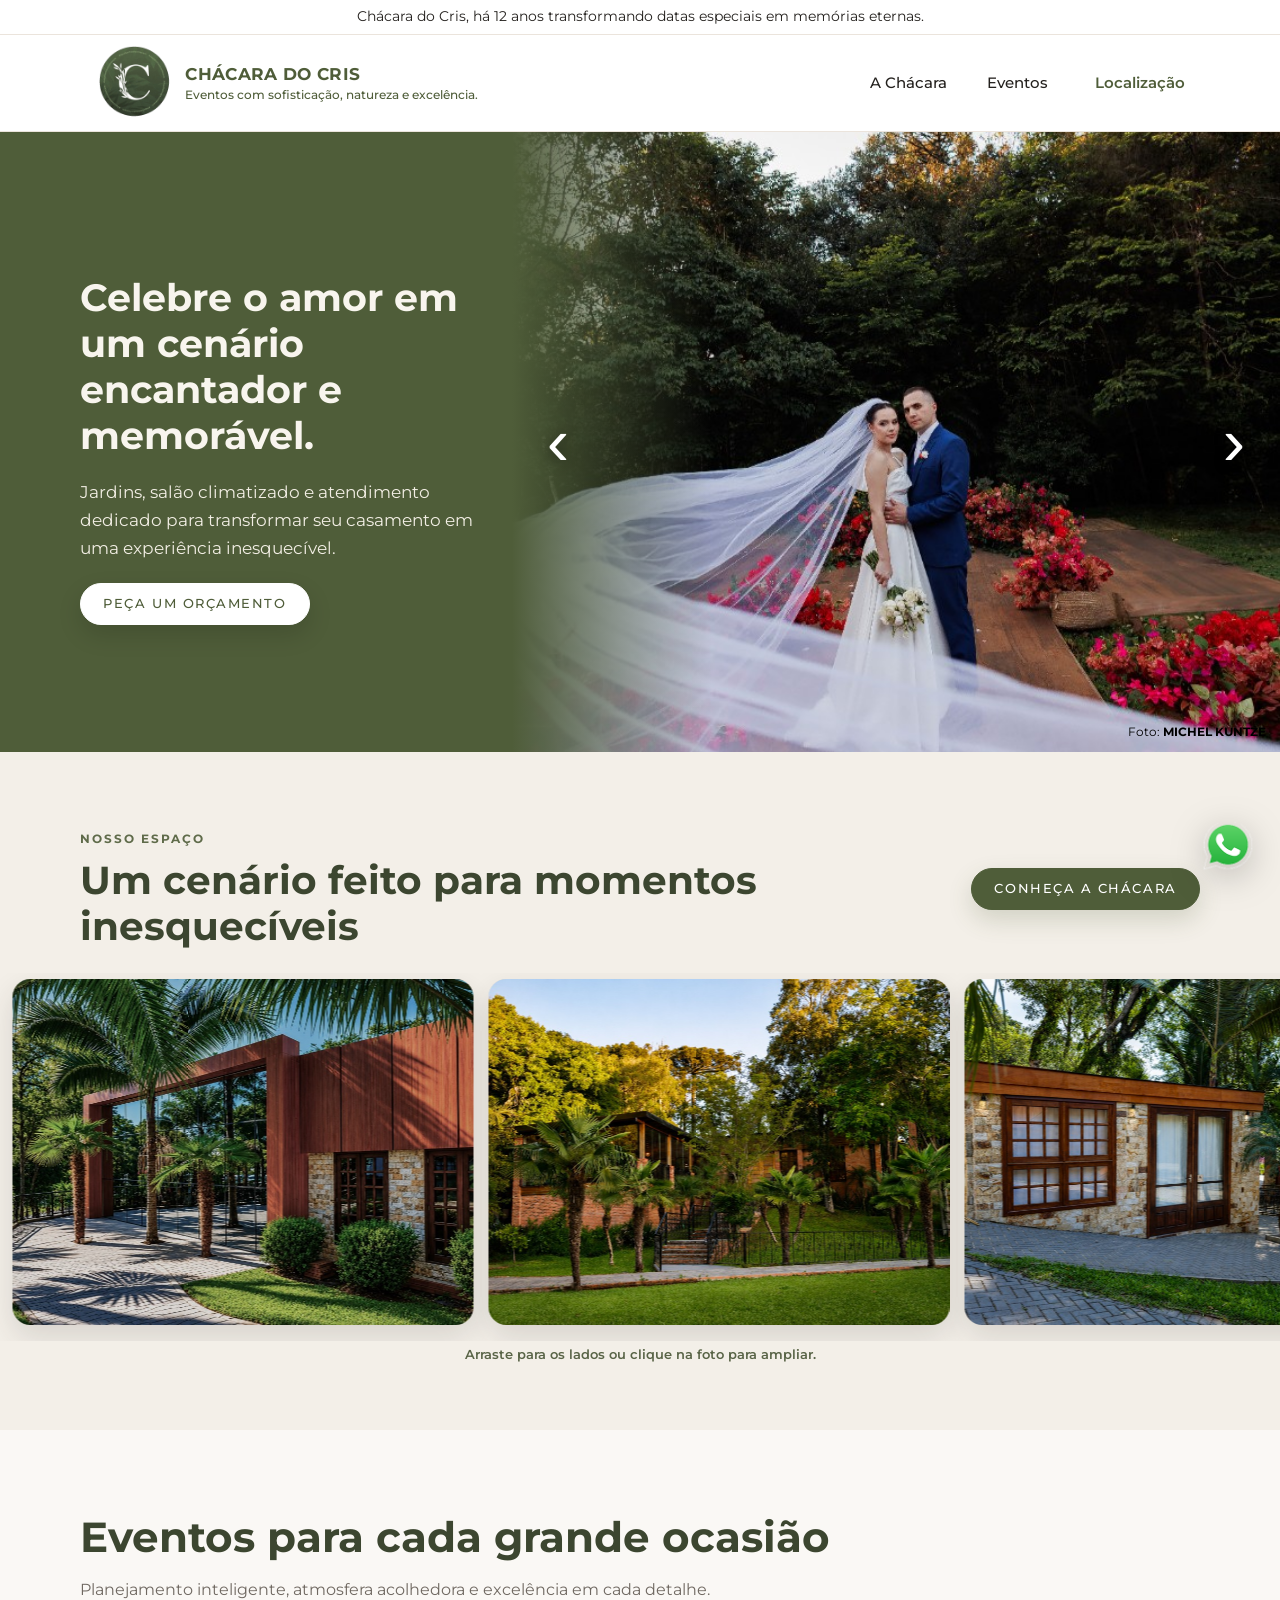
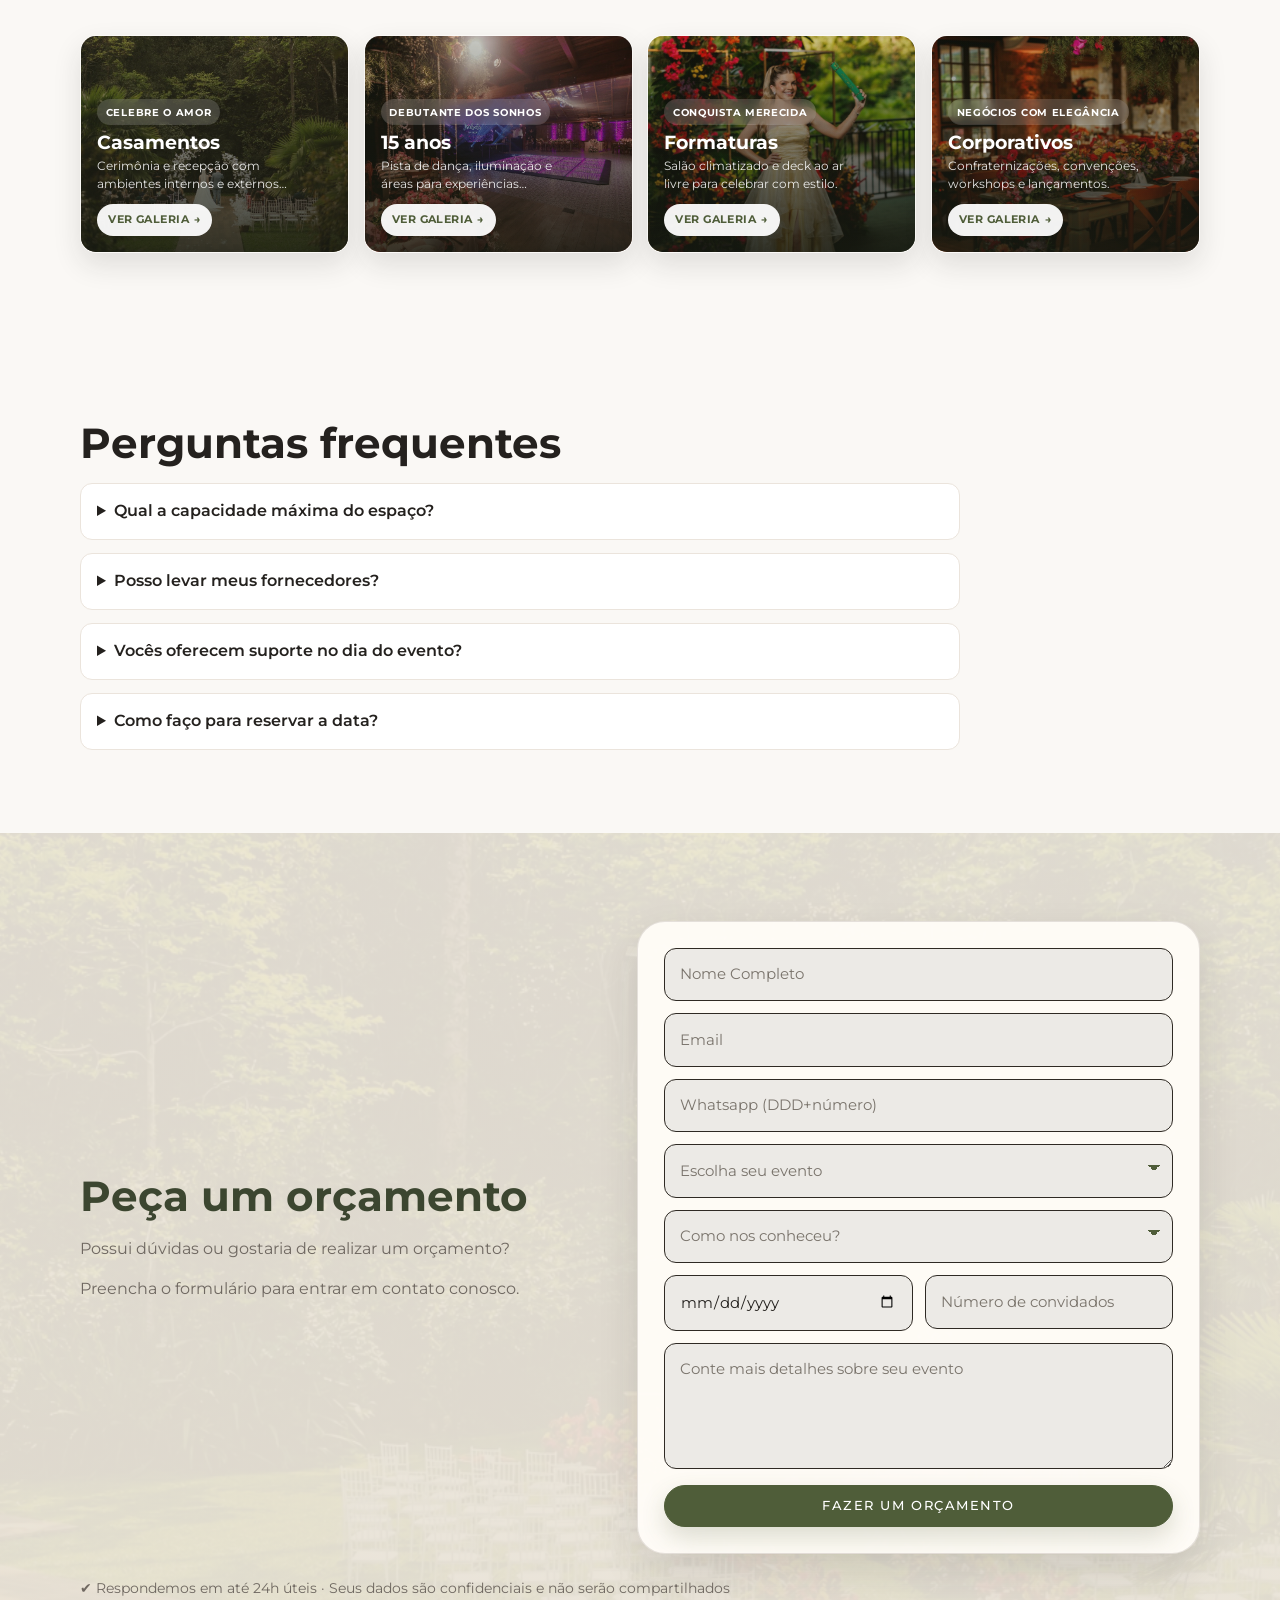
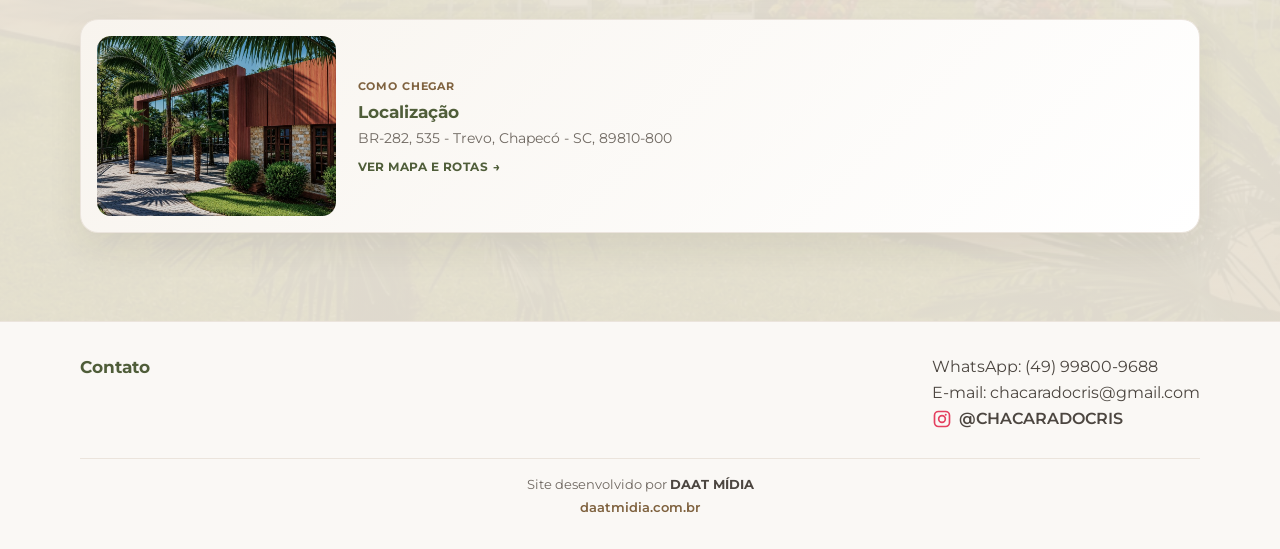
==== index.html @ 54b47730 "Recoloca as perguntas frequentes antes do formulário na home. Mantém o mesmo bloco e a mesma ordem u" ====
<!doctype html>
<html lang="pt-BR">
<head>
  <meta charset="UTF-8">
  <meta name="viewport" content="width=device-width, initial-scale=1.0">
  <meta name="description" content="Chácara do Cris em Chapecó: espaço premium para casamentos, formaturas, 15 anos e eventos corporativos. Conheça a estrutura, galerias e solicite sua proposta.">
  <meta name="robots" content="index, follow, max-image-preview:large">
  <meta name="author" content="Chácara do Cris">
  <meta name="google-site-verification" content="9kepkwTVh_VeDtOiC62aghDDEwm28n_3O2Z9gMRzCSo">
  <meta name="geo.region" content="BR-SC">
  <meta name="geo.placename" content="Chapecó">
  <link rel="canonical" href="https://chacaradocris.com/">
  <link rel="alternate" hreflang="pt-BR" href="https://chacaradocris.com/">
  <link rel="icon" href="./assets/logo-chacara-do-cris.png" type="image/png">
  <meta property="og:locale" content="pt_BR">
  <meta property="og:type" content="website">
  <meta property="og:site_name" content="Chácara do Cris">
  <meta property="og:title" content="Chácara do Cris | Espaço para Casamentos e Eventos">
  <meta property="og:description" content="Espaço premium em Chapecó para casamentos, aniversários, 15 anos e eventos corporativos.">
  <meta property="og:url" content="https://chacaradocris.com/">
  <meta property="og:image" content="https://chacaradocris.com/assets/hero-slide-1.png">
  <meta property="og:image:alt" content="Ambiente da Chácara do Cris para eventos">
  <meta name="twitter:card" content="summary_large_image">
  <meta name="twitter:title" content="Chácara do Cris | Espaço para Casamentos e Eventos">
  <meta name="twitter:description" content="Conheça a Chácara do Cris em Chapecó e solicite sua proposta.">
  <meta name="twitter:image" content="https://chacaradocris.com/assets/hero-slide-1.png">
  <title>Chácara do Cris | Espaço para Eventos em Chapecó - SC</title>
  <link rel="preconnect" href="https://fonts.googleapis.com">
  <link rel="preconnect" href="https://fonts.gstatic.com" crossorigin>
  <link href="https://fonts.googleapis.com/css2?family=Cormorant+Garamond:wght@500;600;700&family=Montserrat:wght@400;500;600;700&display=swap" rel="stylesheet">
  <link rel="stylesheet" href="./css/styles.css?v=20260724a2">
  <script type="application/ld+json">
    {
      "@context": "https://schema.org",
      "@graph": [
        {
          "@type": "WebSite",
          "@id": "https://chacaradocris.com/#website",
          "url": "https://chacaradocris.com/",
          "name": "Chácara do Cris",
          "alternateName": ["Chacara do Cris", "Chácara do Cris Chapecó", "chacaradocris"],
          "description": "Espaço para casamentos, formaturas, 15 anos e eventos corporativos em Chapecó, SC.",
          "inLanguage": "pt-BR",
          "publisher": { "@id": "https://chacaradocris.com/#organization" }
        },
        {
          "@type": "Organization",
          "@id": "https://chacaradocris.com/#organization",
          "name": "Chácara do Cris",
          "url": "https://chacaradocris.com/",
          "logo": "https://chacaradocris.com/assets/logo-chacara-do-cris.png",
          "image": "https://chacaradocris.com/assets/hero-slide-1.png",
          "email": "chacaradocris@gmail.com",
          "telephone": "+55 49 99800-9688",
          "address": {
            "@type": "PostalAddress",
            "streetAddress": "BR-282, 535 - Trevo",
            "addressLocality": "Chapecó",
            "addressRegion": "SC",
            "postalCode": "89810-800",
            "addressCountry": "BR"
          },
          "sameAs": [
            "https://www.instagram.com/chacaradocris/",
            "https://maps.app.goo.gl/B3HNeCXPjcCUykNv8"
          ]
        },
        {
          "@type": "EventVenue",
          "@id": "https://chacaradocris.com/#venue",
          "name": "Chácara do Cris",
          "url": "https://chacaradocris.com/",
          "image": "https://chacaradocris.com/assets/hero-slide-1.png",
          "description": "Espaço premium em Chapecó para casamentos, aniversários, 15 anos e eventos corporativos.",
          "telephone": "+55 49 99800-9688",
          "email": "chacaradocris@gmail.com",
          "address": {
            "@type": "PostalAddress",
            "streetAddress": "BR-282, 535 - Trevo",
            "addressLocality": "Chapecó",
            "addressRegion": "SC",
            "postalCode": "89810-800",
            "addressCountry": "BR"
          },
          "geo": {
            "@type": "GeoCoordinates",
            "latitude": -26.9998751,
            "longitude": -52.6516185
          },
          "parentOrganization": { "@id": "https://chacaradocris.com/#organization" },
          "sameAs": [
            "https://www.instagram.com/chacaradocris/",
            "https://maps.app.goo.gl/B3HNeCXPjcCUykNv8"
          ]
        }
      ]
    }
  </script>
</head>
<body>
  <div class="top-strip">
    <div class="container top-strip-content">
      <p>Chácara do Cris, há 12 anos transformando datas especiais em memórias eternas.</p>
    </div>
  </div>
  <header class="header">
    <div class="container nav-wrap">
      <div class="nav-brand-group">
        <a class="brand" href="#inicio" aria-label="Chácara do Cris — início">
          <img class="brand-logo" src="./assets/logo-chacara-do-cris.png" alt="Chácara do Cris" width="116" height="116">
          <span class="brand-copy">
            <strong>CHÁCARA DO CRIS</strong>
            <small>Eventos com sofisticação, natureza e excelência.</small>
          </span>
        </a>
        <a class="nav-mobile-home" href="#inicio">Início</a>
      </div>
      <span class="nav-mobile-bar">
        <button class="menu-toggle" id="menuToggle" type="button" aria-label="Abrir menu" aria-expanded="false" aria-controls="mainNav">
          <span class="menu-toggle-label">MENU</span>
        </button>
      </span>
      <div class="nav-backdrop" id="navBackdrop" aria-hidden="true"></div>
      <nav class="nav" id="mainNav">
        <div class="nav-dropdown">
          <a href="./pages/a-chacara.html" class="nav-dropdown-link">A Chácara</a>
          <div class="nav-submenu" aria-label="Submenu de A Chácara">
            <a href="./pages/a-chacara.html#historia">Sobre Nós</a>
            <a href="./pages/a-chacara.html#estrutura">Estrutura</a>
            <a href="./pages/a-chacara.html#buffet">Buffet e Gastronomia</a>
          </div>
        </div>
        <div class="nav-dropdown">
          <a href="./pages/cerimonia-casamento.html" class="nav-dropdown-link">Eventos</a>
          <div class="nav-submenu" aria-label="Submenu de Eventos">
            <a href="./pages/cerimonia-casamento.html">Casamentos</a>
            <a href="./pages/festa-formatura-15-anos.html#formaturas">Formaturas</a>
            <a href="./pages/festa-15-anos-aniversarios.html#15-anos">15 Anos/Aniversários</a>
            <a href="./pages/festa-15-anos-aniversarios.html#corporativos">Eventos Corporativos</a>
            <a href="./pages/festa-15-anos-aniversarios.html#sociais">Eventos Sociais</a>
          </div>
        </div>
        <a class="nav-como-chegar" href="./pages/localizacao.html">Localização</a>
      </nav>
    </div>
  </header>

  <main>
    <section class="hero" id="inicio">
      <div class="container hero-layout">
        <div class="hero-copy">
          <h1 id="heroTitle">Celebre o amor em um cenário encantador e memorável.</h1>
          <p id="heroDescription">
            Jardins, salão climatizado e atendimento dedicado para transformar seu casamento em uma experiência inesquecível.
          </p>
          <a class="btn btn-hero-orcamento" href="#contato">Peça um orçamento</a>
        </div>
        <div class="hero-media" role="button" tabindex="0" aria-label="Ampliar foto em destaque">
          <div class="hero-slides" aria-hidden="true">
            <div class="hero-slide active hero-slide-focus-noivos" style="background-image: url('./assets/hero-slide-celebre-amor-michel-kuntze.png');">
              <span class="hero-photo-credit">Foto: <strong>MICHEL KUNTZE</strong></span>
            </div>
            <div class="hero-slide hero-slide-formatura" data-alt="Formatura celebrada na Chácara do Cris" style="background-image: url('./assets/hero-slide-seu-evento-formatura.png');">
              <span class="hero-photo-credit">Foto: <strong>MICHEL KUNTZE</strong></span>
            </div>
            <div class="hero-slide hero-slide-focus-middle" style="background-image: url('./assets/hero-slide-3.png');">
              <span class="hero-photo-credit">Foto: <strong>DANILO ZONTA</strong></span>
            </div>
            <div class="hero-slide hero-slide-focus-ambiente" data-alt="Casal no ambiente da Chácara do Cris à noite" style="background-image: url('./assets/hero-slide-cada-ambiente-michel-kuntze.png');">
              <span class="hero-photo-credit">Foto: <strong>MICHEL KUNTZE</strong></span>
            </div>
            <div class="hero-slide hero-slide-focus-girl" style="background-image: url('./assets/hero-slide-grande-dia-vinicius.png');">
              <span class="hero-photo-credit">Foto: <strong>VINICIUS AGUIAR</strong></span>
            </div>
            <div class="hero-slide hero-slide-focus-espontaneos" data-alt="Casal em momento espontâneo na Chácara do Cris" style="background-image: url('./assets/hero-slide-6.png');">
              <span class="hero-photo-credit">Foto: <strong>ISAIAS DE SOUZA</strong></span>
            </div>
          </div>
          <div class="hero-fade" aria-hidden="true"></div>
          <button class="hero-arrow hero-arrow-prev" type="button" aria-label="Ver foto anterior">‹</button>
          <button class="hero-arrow hero-arrow-next" type="button" aria-label="Ver próxima foto">›</button>
        </div>
      </div>
    </section>

    <section class="about-carousel-section reveal" aria-labelledby="aboutCarouselTitle">
      <div class="container about-carousel-heading">
        <div>
          <p class="eyebrow">Nosso espaço</p>
          <h2 id="aboutCarouselTitle">Um cenário feito para momentos inesquecíveis</h2>
        </div>
        <a class="btn about-carousel-button" href="./pages/a-chacara.html#historia">Conheça a Chácara</a>
      </div>
      <div class="about-carousel-viewport" data-about-carousel tabindex="0" aria-label="Galeria da Chácara do Cris. Arraste para os lados para ver mais fotos.">
        <div class="about-carousel-track">
          <figure class="about-carousel-card"><img src="./assets/fachada/fachada-01.png" alt="Fachada da Chácara do Cris" decoding="async"></figure>
          <figure class="about-carousel-card"><img src="./assets/fachada/fachada-02.png" alt="Vista da Chácara do Cris entre a natureza" loading="lazy" decoding="async"></figure>
          <figure class="about-carousel-card"><img src="./assets/fachada/fachada-03.png" alt="Entrada em pedra e madeira" loading="lazy" decoding="async"></figure>
          <figure class="about-carousel-card"><img src="./assets/fachada/fachada-04.png" alt="Área externa com vidro, pedra e palmeiras" loading="lazy" decoding="async"></figure>
          <figure class="about-carousel-card"><img src="./assets/fachada/fachada-05.png" alt="Caminho de acesso e paisagismo" loading="lazy" decoding="async"></figure>
          <figure class="about-carousel-card"><img src="./assets/fachada/fachada-06.png" alt="Deck de pedra e estrutura em madeira" loading="lazy" decoding="async"></figure>
          <figure class="about-carousel-card"><img src="./assets/fachada/fachada-07.png" alt="Entrada e vegetação da Chácara do Cris" loading="lazy" decoding="async"></figure>
          <figure class="about-carousel-card"><img src="./assets/fachada/fachada-08.png" alt="Fachada com vidro e jardim" loading="lazy" decoding="async"></figure>
          <figure class="about-carousel-card"><img src="./assets/fachada/fachada-09.png" alt="Acesso arborizado da Chácara do Cris" loading="lazy" decoding="async"></figure>
          <figure class="about-carousel-card"><img src="./assets/deck/deck-coberto-01.png" alt="Vista geral do deck coberto" loading="lazy" decoding="async"></figure>
          <figure class="about-carousel-card"><img src="./assets/deck/deck-coberto-02.png" alt="Iluminação e paisagismo do deck" loading="lazy" decoding="async"></figure>
          <figure class="about-carousel-card"><img src="./assets/deck/deck-coberto-03.png" alt="Perspectiva do deck coberto" loading="lazy" decoding="async"></figure>
          <figure class="about-carousel-card"><img src="./assets/deck/deck-coberto-04.png" alt="Ambiente do deck coberto" loading="lazy" decoding="async"></figure>
          <figure class="about-carousel-card"><img src="./assets/deck/deck-coberto-05.png" alt="Mesa de buffet com flores tropicais" loading="lazy" decoding="async"></figure>
          <figure class="about-carousel-card"><img src="./assets/deck/deck-coberto-06.png" alt="Mesas bistrô no deck coberto" loading="lazy" decoding="async"></figure>
          <figure class="about-carousel-card"><img src="./assets/deck/deck-coberto-07.png" alt="Estação de buffet e bebidas" loading="lazy" decoding="async"></figure>
          <figure class="about-carousel-card"><img src="./assets/deck/deck-coberto-08.png" alt="Mesas de buffet decoradas" loading="lazy" decoding="async"></figure>
          <figure class="about-carousel-card"><img src="./assets/deck/deck-coberto-09.png" alt="Buffet com pendentes de vime" loading="lazy" decoding="async"></figure>
          <figure class="about-carousel-card"><img src="./assets/deck/deck-coberto-10.png" alt="Instalação floral com molduras douradas" loading="lazy" decoding="async"></figure>
          <figure class="about-carousel-card"><img src="./assets/deck/deck-coberto-11.png" alt="Arranjos florais no deck" loading="lazy" decoding="async"></figure>
          <figure class="about-carousel-card"><img src="./assets/deck/deck-coberto-12.png" alt="Vista ampla da decoração floral" loading="lazy" decoding="async"></figure>
          <figure class="about-carousel-card"><img src="./assets/deck/deck-coberto-13.png" alt="Buffet e arco floral" loading="lazy" decoding="async"></figure>
          <figure class="about-carousel-card"><img src="./assets/deck/deck-coberto-14.png" alt="Mesa de buffet com arranjo tropical" loading="lazy" decoding="async"></figure>
          <figure class="about-carousel-card"><img src="./assets/deck/deck-coberto-15.png" alt="Instalações florais verticais" loading="lazy" decoding="async"></figure>
          <figure class="about-carousel-card"><img src="./assets/playground/playground-01.png" alt="Playground da Chácara do Cris" loading="lazy" decoding="async"></figure>
          <figure class="about-carousel-card"><img src="./assets/jardim/jardim-01.png" alt="Jardim da Chácara do Cris" loading="lazy" decoding="async"></figure>
          <figure class="about-carousel-card"><img src="./assets/jardim/jardim-02.png" alt="Cerimônia ao ar livre entre a natureza" loading="lazy" decoding="async"></figure>
          <figure class="about-carousel-card"><img src="./assets/jardim/jardim-03.png" alt="Área externa com paisagismo" loading="lazy" decoding="async"></figure>
        </div>
      </div>
      <p class="about-carousel-hint">Arraste para os lados ou clique na foto para ampliar.</p>
    </section>

    <section class="section reveal" id="servicos">
      <div class="container">
        <h2>Eventos para cada grande ocasião</h2>
        <p class="section-intro">Planejamento inteligente, atmosfera acolhedora e excelência em cada detalhe.</p>
        <p class="section-intro section-intro-mobile-hint">Toque em cada tipo de evento para ver fotos e detalhes.</p>
        <div class="event-showcase-grid">
          <a class="event-showcase-card" href="./pages/cerimonia-casamento.html">
            <img class="event-showcase-media" src="./assets/cerimonia-ar-livre/cerimonia-01.png" alt="Casamento na Chácara do Cris">
            <div class="event-showcase-overlay" aria-hidden="true"></div>
            <div class="event-showcase-content">
              <span class="event-showcase-label">Celebre o amor</span>
              <h3>Casamentos</h3>
              <p>Cerimônia e recepção com ambientes internos e externos integrados.</p>
              <span class="event-showcase-cta">Ver galeria <span aria-hidden="true">→</span></span>
            </div>
          </a>
          <a class="event-showcase-card" href="./pages/festa-15-anos-aniversarios.html#15-anos">
            <img class="event-showcase-media" src="./assets/15-anos/15-anos-08.png" alt="Festa de 15 anos na Chácara do Cris">
            <div class="event-showcase-overlay" aria-hidden="true"></div>
            <div class="event-showcase-content">
              <span class="event-showcase-label">Debutante dos sonhos</span>
              <h3>15 anos</h3>
              <p>Pista de dança, iluminação e áreas para experiências especiais.</p>
              <span class="event-showcase-cta">Ver galeria <span aria-hidden="true">→</span></span>
            </div>
          </a>
          <a class="event-showcase-card" href="./pages/festa-formatura-15-anos.html#formaturas">
            <img class="event-showcase-media" src="./assets/formatura/formatura-10.png" alt="Formatura na Chácara do Cris">
            <div class="event-showcase-overlay" aria-hidden="true"></div>
            <div class="event-showcase-content">
              <span class="event-showcase-label">Conquista merecida</span>
              <h3>Formaturas</h3>
              <p>Salão climatizado e deck ao ar livre para celebrar com estilo.</p>
              <span class="event-showcase-cta">Ver galeria <span aria-hidden="true">→</span></span>
            </div>
          </a>
          <a class="event-showcase-card" href="./pages/festa-15-anos-aniversarios.html#corporativos">
            <img class="event-showcase-media" src="./assets/salao-eventos/salao-20.png" alt="Evento corporativo na Chácara do Cris">
            <div class="event-showcase-overlay" aria-hidden="true"></div>
            <div class="event-showcase-content">
              <span class="event-showcase-label">Negócios com elegância</span>
              <h3>Corporativos</h3>
              <p>Confraternizações, convenções, workshops e lançamentos.</p>
              <span class="event-showcase-cta">Ver galeria <span aria-hidden="true">→</span></span>
            </div>
          </a>
        </div>
      </div>
    </section>

    <section class="section reveal" id="faq">
      <div class="container">
        <h2>Perguntas frequentes</h2>
        <div class="faq-list">
          <details>
            <summary>Qual a capacidade máxima do espaço?</summary>
            <p>Até 280 convidados com conforto, variando conforme o tipo de layout escolhido.</p>
          </details>
          <details>
            <summary>Posso levar meus fornecedores?</summary>
            <p>Sim. Também trabalhamos com parceiros recomendados para facilitar sua organização.</p>
          </details>
          <details>
            <summary>Vocês oferecem suporte no dia do evento?</summary>
            <p>Oferecemos opções com coordenação e suporte operacional para sua experiência ser tranquila.</p>
          </details>
          <details>
            <summary>Como faço para reservar a data?</summary>
            <p>Envie o formulário ou fale via WhatsApp para verificar disponibilidade e receber proposta.</p>
          </details>
        </div>
      </div>
    </section>

    <section class="section quote-section reveal" id="contato">
      <div class="container">
        <div id="contactFormWrap">
        <div class="quote-layout">
<div class="quote-copy">
            <h2>Peça um orçamento</h2>
            <p class="section-intro">Possui dúvidas ou gostaria de realizar um orçamento?</p>
            <p class="section-intro">Preencha o formulário para entrar em contato conosco.</p>
          </div>
          <div class="quote-form-panel">
            <form id="contactForm" class="form quote-form" data-whatsapp="5549998009688">
              <label class="sr-only" for="nome">Nome completo</label>
              <input id="nome" name="nome" type="text" required autocomplete="name" placeholder="Nome Completo">

              <label class="sr-only" for="email">E-mail</label>
              <input id="email" name="email" type="email" required autocomplete="email" placeholder="Email">

              <label class="sr-only" for="telefone">WhatsApp</label>
              <input id="telefone" name="telefone" type="tel" required autocomplete="tel" placeholder="Whatsapp (DDD+número)">

              <label class="sr-only" for="tipo">Escolha seu evento</label>
              <select id="tipo" name="tipo" required>
                <option value="">Escolha seu evento</option>
                <option value="Casamento">Casamento</option>
                <option value="15 anos">15 anos</option>
                <option value="Aniversário">Aniversário</option>
                <option value="Formatura">Formatura</option>
                <option value="Corporativo">Corporativo</option>
                <option value="Outro">Outro</option>
              </select>

              <label class="sr-only" for="origem">Como nos conheceu?</label>
              <select id="origem" name="origem" required>
                <option value="">Como nos conheceu?</option>
                <option value="Instagram">Instagram</option>
                <option value="Google">Google</option>
                <option value="Indicação">Indicação de amigo ou familiar</option>
                <option value="Já conhecia o espaço">Já conhecia o espaço</option>
                <option value="Outro">Outro</option>
              </select>

              <div class="form-row form-row-2">
                <div>
                  <label class="sr-only" for="data">Data desejada</label>
                  <input id="data" name="data" type="date" required aria-label="Data desejada">
                </div>
                <div>
                  <label class="sr-only" for="convidados">Número de convidados</label>
                  <input id="convidados" name="convidados" type="number" min="1" max="500" placeholder="Número de convidados" required>
                </div>
              </div>

              <label class="sr-only" for="mensagem">Detalhes do evento</label>
              <textarea id="mensagem" name="mensagem" rows="4" placeholder="Conte mais detalhes sobre seu evento"></textarea>

              <button class="btn btn-quote-submit" type="submit">Fazer um orçamento</button>
            </form>

          </div>
        </div>
        <div class="quote-extras">
          <p class="form-trust-note">✔ Respondemos em até 24h úteis · Seus dados são confidenciais e não serão compartilhados</p>
          <a class="location-cta-card" href="./pages/localizacao.html">
            <img class="location-cta-card-media" src="./assets/fachada/fachada-01.png" alt="Fachada da Chácara do Cris">
            <div class="location-cta-card-body">
              <span class="location-cta-card-label">Como chegar</span>
              <h3>Localização</h3>
              <p>BR-282, 535 - Trevo, Chapecó - SC, 89810-800</p>
              <span class="location-cta-card-link">Ver mapa e rotas <span aria-hidden="true">→</span></span>
            </div>
          </a>
        </div>
      </div>
        <div id="contactFormSuccess" class="contact-form-success" hidden>
          <h2>Obrigado por confiar na Chácara do Cris!</h2>
          <p class="contact-form-success-lead">
            Recebemos suas informações com carinho. Em até <strong>24 horas úteis</strong>, nossa equipe entrará em contato para confirmar a disponibilidade da sua data e preparar uma proposta feita sob medida para o seu evento.
          </p>
          <p class="contact-form-success-note">
            Enquanto isso, fique à vontade para sonhar com cada detalhe — estamos ansiosos para fazer parte dessa história com você.
          </p>
          <a
            class="btn btn-whatsapp-direct"
            href="https://wa.me/5549998009688?text=Ol%C3%A1!%20Gostaria%20de%20conversar%20sobre%20um%20evento%20na%20Ch%C3%A1cara%20do%20Cris."
            target="_blank"
            rel="noopener noreferrer"
            aria-label="Enviar mensagem no WhatsApp para (49) 99800-9688"
          >
            <img class="btn-whatsapp-direct-icon" src="./assets/whatsapp-icon.png" width="40" height="40" alt="" aria-hidden="true">
            <span class="btn-whatsapp-direct-text">
              <strong>Prefere falar agora?</strong>
              <span class="btn-whatsapp-direct-action">Chame no WhatsApp →</span>
              <span class="btn-whatsapp-direct-number">+55 (49) 99800-9688</span>
            </span>
          </a>
        </div>
      </div>
    </section>
  </main>

  <footer class="footer">
    <div class="container footer-content">
      <div>
        <strong>Contato</strong>
      </div>
      <div>
        <p>WhatsApp: (49) 99800-9688</p>
        <p>E-mail: chacaradocris@gmail.com</p>
        <a class="footer-instagram" href="https://www.instagram.com/chacaradocris/" target="_blank" rel="noopener noreferrer" aria-label="Abrir Instagram da Chácara do Cris">
          <img src="./assets/instagram-icon.svg" width="20" height="20" alt="" aria-hidden="true">
          <span>@CHACARADOCRIS</span>
        </a>
      </div>
    </div>
    <div class="container footer-credit">
      <p>Site desenvolvido por <strong>DAAT MÍDIA</strong></p>
      <a href="https://daatmidia.com.br" target="_blank" rel="noopener noreferrer">daatmidia.com.br</a>
    </div>
  </footer>

  <a class="whatsapp-float" href="https://wa.me/5549998009688?text=Olá!%20Quero%20agendar%20uma%20visita%20ao%20Chácara%20do%20Cris." target="_blank" rel="noopener noreferrer" aria-label="Falar no WhatsApp">
    <img class="whatsapp-float-icon" src="./assets/whatsapp-icon.png" width="140" height="130" alt="" decoding="async" />
  </a>

  <script src="./js/main.js?v=20260724z"></script>
</body>
</html>
---- css/styles.css ----
:root {
  --bg: #faf8f5;
  --surface: #ffffff;
  --text: #24211e;
  --muted: #6f6861;
  --primary: #9d7a4f;
  --primary-dark: #7f623f;
  --accent: #d5b78b;
  --line: #ebe4dc;
  --shadow: 0 16px 35px rgba(36, 33, 30, 0.08);
  --page-max: 1120px;
  --page-gutter: clamp(1rem, 4vw, 1.75rem);
}

* {
  box-sizing: border-box;
  margin: 0;
  padding: 0;
}

img {
  max-width: 100%;
  height: auto;
}

body {
  font-family: "Montserrat", sans-serif;
  background: var(--bg);
  color: var(--text);
  line-height: 1.65;
  scroll-behavior: smooth;
  overflow-x: hidden;
}

html {
  scroll-padding-top: 7.5rem;
}

.container {
  width: min(var(--page-max), calc(100% - var(--page-gutter) * 2));
  margin-inline: auto;
  padding-inline: 0;
}

main {
  width: 100%;
  max-width: 100%;
  overflow-x: clip;
}

.header {
  position: sticky;
  top: 0;
  z-index: 10;
  background: rgba(250, 248, 245, 0.95);
  border-bottom: 1px solid var(--line);
  backdrop-filter: blur(8px);
  overflow: visible;
}

.nav-wrap {
  display: flex;
  justify-content: space-between;
  align-items: center;
  min-height: 76px;
  overflow: visible;
}

.brand {
  font-family: "Montserrat", sans-serif;
  font-size: 1.45rem;
  color: var(--text);
  text-decoration: none;
  font-weight: 700;
}

.nav {
  display: flex;
  gap: 1.4rem;
}

.nav a {
  position: relative;
  color: var(--text);
  text-decoration: none;
  font-weight: 500;
  font-size: 0.95rem;
  border-radius: 8px;
  transition: color 0.2s ease, background-color 0.2s ease, transform 0.2s ease;
}

.nav > a:not(.nav-cta),
.nav-dropdown-link {
  padding: 0.45rem 0.55rem;
}

.nav > a:not(.nav-cta)::after,
.nav-dropdown-link::after {
  content: "";
  position: absolute;
  left: 0.55rem;
  right: 0.55rem;
  bottom: 0.22rem;
  height: 2px;
  border-radius: 99px;
  background: #4f5d39;
  transform: scaleX(0);
  transform-origin: left;
  transition: transform 0.22s ease;
}

.nav > a:not(.nav-cta):hover,
.nav > a:not(.nav-cta):focus-visible,
.nav-dropdown:hover > .nav-dropdown-link,
.nav-dropdown:focus-within > .nav-dropdown-link,
.nav-dropdown.open > .nav-dropdown-link {
  color: #4f5d39;
  background: rgba(79, 93, 57, 0.08);
  transform: translateY(-1px);
}

.nav > a:not(.nav-cta):hover::after,
.nav > a:not(.nav-cta):focus-visible::after,
.nav-dropdown:hover > .nav-dropdown-link::after,
.nav-dropdown:focus-within > .nav-dropdown-link::after,
.nav-dropdown.open > .nav-dropdown-link::after {
  transform: scaleX(1);
}

.nav a:focus-visible {
  outline: 2px solid rgba(79, 93, 57, 0.38);
  outline-offset: 3px;
}

.nav-dropdown {
  position: relative;
}

.nav {
  overflow: visible;
}

.nav-dropdown-link {
  display: inline-flex;
  align-items: center;
}

.nav-submenu-group + .nav-submenu-group {
  margin-top: 0.35rem;
  padding-top: 0.35rem;
  border-top: 1px solid var(--line);
}

.nav-submenu-heading {
  display: block;
  padding: 0.35rem 0.7rem 0.2rem;
  font-size: 0.72rem;
  font-weight: 600;
  letter-spacing: 0.05em;
  text-transform: uppercase;
  color: #4f5d39;
  line-height: 1.3;
}

.nav-submenu {
  position: absolute;
  top: 100%;
  left: 0;
  min-width: 300px;
  max-height: min(72vh, 520px);
  overflow-y: auto;
  overscroll-behavior: contain;
  background: #ffffff;
  border: 1px solid var(--line);
  border-radius: 14px;
  padding: 0.65rem;
  padding-top: calc(0.65rem + 0.45rem);
  box-shadow: 0 12px 26px rgba(0, 0, 0, 0.12);
  display: none;
  z-index: 20;
}

.nav-submenu::before {
  content: "";
  position: absolute;
  top: 0;
  left: 0;
  right: 0;
  height: 0.45rem;
}

.nav-submenu-group.is-collapsible .nav-submenu-nested {
  display: block;
}

.nav-submenu-group.is-collapsible .nav-submenu-heading {
  pointer-events: none;
  cursor: default;
}

.nav-submenu a,
.nav-submenu-nested a {
  display: block;
  padding: 0.58rem 0.7rem;
  font-size: 0.88rem;
  line-height: 1.3;
  border-radius: 10px;
  transition: background 0.18s ease, color 0.18s ease, transform 0.18s ease;
}

.nav-submenu a:hover,
.nav-submenu a:focus-visible,
.nav-submenu-nested a:hover,
.nav-submenu-nested a:focus-visible {
  background: #4f5d39;
  color: #fff !important;
  transform: translateX(4px);
  outline: none;
}

.nav-dropdown:hover .nav-submenu,
.nav-dropdown:focus-within .nav-submenu,
.nav-dropdown.open .nav-submenu {
  display: block;
}

.nav-submenu-group.is-collapsible .nav-submenu-heading {
  width: 100%;
  text-align: left;
  border: 0;
  background: transparent;
  font-family: inherit;
  cursor: pointer;
  position: relative;
  padding-right: 1.6rem;
}

.nav-submenu-group.is-collapsible .nav-submenu-heading::after {
  content: "";
  position: absolute;
  right: 0.7rem;
  top: 50%;
  width: 6px;
  height: 6px;
  border-right: 2px solid #4f5d39;
  border-bottom: 2px solid #4f5d39;
  transform: translateY(-65%) rotate(45deg);
  transition: transform 0.2s ease;
}

.nav-submenu-group.is-collapsible.open .nav-submenu-heading::after {
  transform: translateY(-35%) rotate(-135deg);
}

@media (min-width: 981px) {
  .nav-submenu-group.is-collapsible .nav-submenu-heading::after {
    display: none;
  }
}

.menu-toggle {
  display: none;
  border: 1px solid var(--line);
  background: var(--surface);
  color: var(--text);
  border-radius: 10px;
  padding: 0.45rem 0.8rem;
  cursor: pointer;
}

.menu-toggle-label {
  display: none;
}

.nav-mobile-bar {
  display: none;
  align-items: center;
  gap: 0.35rem;
}

.nav-brand-group {
  display: contents;
}

.nav-mobile-home,
.nav-mobile-cta {
  display: none;
}

.nav-backdrop {
  display: none;
}

.menu-toggle-icon,
.menu-toggle-icon::before,
.menu-toggle-icon::after {
  display: block;
  width: 22px;
  height: 2px;
  background: #4f5d39;
  border-radius: 99px;
  transition: transform 0.25s ease, opacity 0.25s ease, background 0.25s ease;
}

.menu-toggle-icon {
  position: relative;
}

.menu-toggle-icon::before,
.menu-toggle-icon::after {
  content: "";
  position: absolute;
  left: 0;
}

.menu-toggle-icon::before {
  top: -7px;
}

.menu-toggle-icon::after {
  top: 7px;
}

.menu-toggle[aria-expanded="true"] .menu-toggle-icon {
  background: transparent;
}

.menu-toggle[aria-expanded="true"] .menu-toggle-icon::before {
  transform: translateY(7px) rotate(45deg);
}

.menu-toggle[aria-expanded="true"] .menu-toggle-icon::after {
  transform: translateY(-7px) rotate(-45deg);
}

body.nav-open {
  overflow: hidden;
}

.hero {
  min-height: 92vh;
  display: grid;
  place-items: center;
  position: relative;
  isolation: isolate;
  background: #2f261f;
  overflow: hidden;
}

.hero-slides {
  position: absolute;
  inset: 0;
  z-index: -2;
}

.hero-slide {
  position: absolute;
  inset: 0;
  background-size: cover;
  background-position: center;
  opacity: 0;
  transform: scale(1.05);
  transition: opacity 1s ease, transform 7s ease;
}

.hero-slide.active {
  opacity: 1;
  transform: scale(1);
}

.overlay {
  position: absolute;
  inset: 0;
  background:
    linear-gradient(120deg, rgba(157, 122, 79, 0.52), rgba(40, 33, 27, 0.62)),
    linear-gradient(to bottom, rgba(0, 0, 0, 0.18), rgba(0, 0, 0, 0.35));
  z-index: -1;
}

.hero-grain {
  position: absolute;
  inset: 0;
  opacity: 0.13;
  background-image:
    radial-gradient(circle at 2px 2px, rgba(255, 255, 255, 0.5) 1px, transparent 0);
  background-size: 4px 4px;
  z-index: -1;
  pointer-events: none;
}

.hero-content {
  text-align: center;
  color: #fff;
  max-width: 800px;
  padding: 6rem 0 4.5rem;
  position: relative;
  z-index: 1;
}

.eyebrow {
  text-transform: uppercase;
  letter-spacing: 0.16em;
  font-size: 0.78rem;
  opacity: 0.9;
}

h1,
h2,
h3 {
  font-family: "Montserrat", sans-serif;
  line-height: 1.2;
}

h1 {
  font-size: clamp(2rem, 4.8vw, 3.65rem);
  margin: 1rem 0 1.2rem;
}

h2 {
  font-size: clamp(1.6rem, 3.5vw, 2.6rem);
  margin-bottom: 0.85rem;
}

.section-title-green {
  color: #4f5d39;
}

.hero p {
  margin: 0 auto;
  font-size: 1.08rem;
  max-width: 740px;
}

.hero-signature {
  margin-top: 1.1rem;
  display: inline-flex;
  align-items: center;
  gap: 0.55rem;
  font-size: 0.95rem;
  color: #f2e7d8;
}

.signature-line {
  display: inline-block;
  width: 38px;
  height: 1px;
  background: #f2e7d8;
}

.hero-cta {
  margin-top: 2rem;
  display: flex;
  gap: 0.8rem;
  justify-content: center;
  flex-wrap: wrap;
}

.hero-trust {
  margin-top: 2rem;
  display: grid;
  grid-template-columns: repeat(3, minmax(0, 1fr));
  gap: 0.75rem;
}

.trust-item {
  background: rgba(255, 255, 255, 0.14);
  border: 1px solid rgba(255, 255, 255, 0.3);
  border-radius: 14px;
  backdrop-filter: blur(8px);
  padding: 0.8rem;
}

.trust-item strong {
  display: block;
  font-family: "Montserrat", sans-serif;
  font-size: 1.35rem;
}

.trust-item span {
  font-size: 0.86rem;
  opacity: 0.92;
}

.hero-card {
  position: absolute;
  right: 4%;
  bottom: 5.5rem;
  width: min(320px, 88%);
  padding: 1.2rem;
  border-radius: 16px;
  background: rgba(255, 255, 255, 0.9);
  border: 1px solid rgba(255, 255, 255, 0.95);
  box-shadow: 0 18px 38px rgba(20, 14, 9, 0.25);
  z-index: 2;
}

.hero-card-label {
  font-size: 0.75rem;
  letter-spacing: 0.1em;
  text-transform: uppercase;
  color: var(--primary-dark);
  font-weight: 700;
  margin-bottom: 0.35rem;
}

.hero-card h3 {
  margin-bottom: 0.45rem;
}

.hero-card p {
  color: #473f39;
  margin-bottom: 0.9rem;
}

.btn {
  display: inline-flex;
  align-items: center;
  justify-content: center;
  gap: 0.35rem;
  border: 1px solid #4f5d39;
  border-radius: 999px;
  text-decoration: none;
  font-family: "Montserrat", sans-serif;
  font-weight: 500;
  font-size: 0.8rem;
  letter-spacing: 0.12em;
  text-transform: uppercase;
  line-height: 1.2;
  padding: 0.78rem 1.4rem;
  cursor: pointer;
  transition: 0.25s ease;
  text-align: center;
  box-sizing: border-box;
}

.btn-primary {
  background: #4f5d39;
  color: #fff;
  border-color: #4f5d39;
}

.btn-primary:hover,
.btn-primary:focus-visible {
  background: #5d6e44;
  border-color: #5d6e44;
  color: #fff;
  transform: translateY(-2px);
}

.btn-form-submit {
  background: #4f5d39;
  color: #fff;
  border-color: #4f5d39;
}

.btn-form-submit:hover,
.btn-form-submit:focus-visible {
  background: #5d6e44;
  border-color: #5d6e44;
  color: #fff;
}

#contactForm .btn-form-submit {
  width: 100%;
  margin-top: 0.35rem;
  padding: 0.78rem 1.4rem;
  font-size: 0.8rem;
  letter-spacing: 0.12em;
  font-weight: 500;
  border-radius: 999px;
}

.btn-green-pulse {
  background: #4f5d39;
  color: #fff;
  border-color: #4f5d39;
  animation: btn-green-pulse 2.2s ease-in-out infinite;
}

.btn-green-pulse:hover,
.btn-green-pulse:focus-visible {
  background: #5d6e44;
  border-color: #5d6e44;
  color: #fff;
  animation: none;
  transform: translateY(-2px);
  box-shadow: 0 10px 24px rgba(79, 93, 57, 0.35);
}

@keyframes btn-green-pulse {
  0%,
  100% {
    transform: scale(1);
    box-shadow: 0 4px 14px rgba(79, 93, 57, 0.28);
  }

  50% {
    transform: scale(1.04);
    box-shadow: 0 8px 28px rgba(79, 93, 57, 0.45);
  }
}

@media (prefers-reduced-motion: reduce) {
  .btn-green-pulse {
    animation: none;
  }
}

.btn-secondary {
  background: #fff;
  color: #4f5d39;
  border-color: #4f5d39;
}

.btn-secondary:hover,
.btn-secondary:focus-visible {
  background: #f8f5ee;
  color: #4f5d39;
  transform: translateY(-2px);
}

.section {
  padding: 5.2rem 0;
}

.section-address {
  color: var(--text);
  font-weight: 600;
  margin-top: 0.15rem;
  margin-bottom: 1rem;
  max-width: 720px;
  line-height: 1.5;
}

.localizacao-top {
  margin-bottom: 1.75rem;
  align-items: start;
}

.localizacao-intro {
  margin-bottom: 0;
}

.localizacao-contato {
  padding: 1.35rem 1.4rem;
  border-radius: 16px;
  background: #f8f4ee;
  border: 1px solid var(--line);
  box-shadow: var(--shadow);
}

.localizacao-contato-title {
  margin-bottom: 1rem;
  font-size: 1.1rem;
  color: #4f5d39;
}

.localizacao-contato p {
  margin-bottom: 0.7rem;
  font-weight: 500;
}

.localizacao-contato a {
  color: var(--text);
  text-decoration: none;
  transition: color 0.2s ease;
}

.localizacao-contato a:hover {
  color: var(--primary-dark);
}

.localizacao-instagram {
  margin-top: 0.35rem;
}

.parceiros-grid {
  display: grid;
  grid-template-columns: repeat(4, 1fr);
  gap: 1rem;
  margin-bottom: 1rem;
}

.parceiro-card {
  padding: 1.2rem;
  border-radius: 16px;
  background: var(--surface);
  border: 1px dashed #c9bfb3;
  text-align: center;
  box-shadow: var(--shadow);
}

.parceiro-card--placeholder {
  min-height: 200px;
  display: flex;
  flex-direction: column;
  align-items: center;
  justify-content: center;
  gap: 0.85rem;
}

.parceiro-categoria {
  display: inline-block;
  padding: 0.3rem 0.65rem;
  border-radius: 999px;
  background: rgba(79, 93, 57, 0.12);
  color: #4f5d39;
  font-size: 0.78rem;
  font-weight: 700;
  letter-spacing: 0.06em;
  text-transform: uppercase;
}

.parceiro-logo-slot {
  width: 100%;
  min-height: 88px;
  display: grid;
  place-items: center;
  border-radius: 12px;
  background: #f8f4ee;
  border: 1px solid var(--line);
}

.parceiro-logo-placeholder {
  color: var(--muted);
  font-size: 0.88rem;
  font-weight: 600;
}

.parceiro-contato-slot {
  color: var(--muted);
  font-size: 0.9rem;
  font-weight: 500;
}

.parceiros-note {
  color: var(--muted);
  font-size: 0.92rem;
  text-align: center;
}

.section-intro {
  color: var(--muted);
  margin-bottom: 2rem;
  max-width: 700px;
}

.accessibility-list {
  list-style: none;
  margin: 0 0 1.25rem;
  padding: 0;
  max-width: 700px;
}

.accessibility-list li {
  position: relative;
  padding-left: 1.6rem;
  margin-bottom: 0.45rem;
  color: var(--text);
  font-weight: 500;
}

.accessibility-list li::before {
  content: "✅";
  position: absolute;
  left: 0;
  top: 0;
}

.cards {
  display: grid;
  grid-template-columns: repeat(4, 1fr);
  gap: 1rem;
}

.section-intro-mobile-hint {
  display: none;
  margin-top: -0.75rem;
  font-size: 0.95rem;
  color: var(--primary-dark);
  font-weight: 600;
}

.about-carousel-section {
  padding: clamp(3.5rem, 6vw, 5.5rem) 0 clamp(3rem, 5vw, 4.5rem);
  overflow: hidden;
  background: #f3efe8;
}

.about-carousel-heading {
  display: flex;
  align-items: center;
  justify-content: space-between;
  gap: 2rem;
  margin-bottom: 1.5rem;
}

.about-carousel-heading .eyebrow {
  margin-bottom: 0.45rem;
  color: #4f5d39;
  font-weight: 700;
}

.about-carousel-heading h2 {
  max-width: 720px;
  margin-bottom: 0;
  color: #3c4630;
  font-size: clamp(1.7rem, 3.2vw, 2.45rem);
  line-height: 1.18;
}

#servicos h2 {
  color: #3c4630;
}

.about-carousel-button {
  flex: 0 0 auto;
  width: auto;
  min-width: 0;
  background: #4f5d39;
  color: #fff;
  border-color: #4f5d39;
  box-shadow: 0 10px 24px rgba(79, 93, 57, 0.2);
  animation: about-carousel-button-pulse 2.2s ease-in-out infinite;
}

.about-carousel-button:hover,
.about-carousel-button:focus-visible {
  background: #5d6e44;
  border-color: #5d6e44;
  color: #fff;
  transform: translateY(-2px);
  animation: none;
}

@keyframes about-carousel-button-pulse {
  0%,
  100% {
    transform: scale(1);
    box-shadow: 0 0 0 0 rgba(79, 93, 57, 0.5);
  }

  50% {
    transform: scale(1.04);
    box-shadow: 0 0 0 12px rgba(79, 93, 57, 0);
  }
}

@media (prefers-reduced-motion: reduce) {
  .about-carousel-button {
    animation: none;
  }
}

.about-carousel-viewport {
  width: 100%;
  overflow: hidden;
  padding: 0.4rem 0 1rem;
  cursor: grab;
  touch-action: pan-y;
  user-select: none;
  -webkit-user-select: none;
}

.about-carousel-viewport.is-dragging {
  cursor: grabbing;
}

.about-carousel-track {
  display: flex;
  width: max-content;
  gap: clamp(0.75rem, 1.2vw, 1rem);
  padding-inline: max(var(--page-gutter), calc((100vw - var(--page-max)) / 2));
  will-change: transform;
  transform: translate3d(0, 0, 0);
}

.about-carousel-card {
  flex: 0 0 clamp(345px, 36vw, 510px);
  aspect-ratio: 4 / 3;
  overflow: hidden;
  margin: 0;
  border-radius: 18px;
  background: #ddd5c8;
  box-shadow: 0 12px 30px rgba(48, 45, 39, 0.14);
  cursor: zoom-in;
}

.about-carousel-card:focus-visible {
  outline: 3px solid rgba(79, 93, 57, 0.45);
  outline-offset: 3px;
}

.about-carousel-card img {
  width: 100%;
  height: 100%;
  display: block;
  object-fit: cover;
  pointer-events: none;
  -webkit-user-drag: none;
  user-select: none;
}

.about-carousel-hint {
  margin: 0.2rem auto 0;
  padding: 0 var(--page-gutter);
  color: #596447;
  font-size: 0.82rem;
  font-weight: 600;
  text-align: center;
}

@media (prefers-reduced-motion: reduce) {
  .about-carousel-track {
    will-change: auto;
  }
}

.event-showcase-grid {
  display: grid;
  grid-template-columns: repeat(4, minmax(0, 1fr));
  gap: 0.9rem;
}

.event-showcase-card {
  position: relative;
  display: block;
  min-height: 13.5rem;
  overflow: hidden;
  border-radius: 16px;
  text-decoration: none;
  color: #fff;
  border: 1px solid rgba(255, 255, 255, 0.18);
  box-shadow: 0 12px 28px rgba(36, 33, 30, 0.12);
  transition: transform 0.28s ease, box-shadow 0.28s ease;
}

.event-showcase-card:hover,
.event-showcase-card:focus-visible {
  transform: translateY(-4px);
  box-shadow: 0 18px 36px rgba(36, 33, 30, 0.16);
}

.event-showcase-media {
  position: absolute;
  inset: 0;
  width: 100%;
  height: 100%;
  object-fit: cover;
  transition: transform 0.45s ease;
}

.event-showcase-card:hover .event-showcase-media,
.event-showcase-card:focus-visible .event-showcase-media {
  transform: scale(1.06);
}

.event-showcase-overlay {
  position: absolute;
  inset: 0;
  background:
    linear-gradient(180deg, rgba(20, 24, 16, 0.08) 0%, rgba(20, 24, 16, 0.42) 48%, rgba(20, 24, 16, 0.82) 100%),
    linear-gradient(135deg, rgba(79, 93, 57, 0.18), rgba(157, 122, 79, 0.12));
}

.event-showcase-content {
  position: relative;
  z-index: 1;
  display: flex;
  flex-direction: column;
  justify-content: flex-end;
  min-height: 13.5rem;
  padding: 1rem;
}

.event-showcase-label {
  display: inline-block;
  width: fit-content;
  margin-bottom: 0.4rem;
  padding: 0.28rem 0.55rem;
  border-radius: 999px;
  background: rgba(255, 255, 255, 0.16);
  backdrop-filter: blur(6px);
  font-size: 0.62rem;
  font-weight: 700;
  letter-spacing: 0.07em;
  text-transform: uppercase;
}

.event-showcase-content h3 {
  font-size: clamp(1.05rem, 1.5vw, 1.25rem);
  line-height: 1.15;
  margin-bottom: 0.25rem;
  color: #fff;
}

.event-showcase-content p {
  max-width: 24ch;
  color: rgba(255, 255, 255, 0.88);
  font-size: 0.78rem;
  line-height: 1.45;
  display: -webkit-box;
  -webkit-line-clamp: 2;
  -webkit-box-orient: vertical;
  overflow: hidden;
}

.event-showcase-cta {
  display: inline-flex;
  align-items: center;
  gap: 0.3rem;
  width: fit-content;
  margin-top: 0.65rem;
  padding: 0.45rem 0.7rem;
  border-radius: 999px;
  background: rgba(255, 255, 255, 0.94);
  color: #4f5d39;
  font-size: 0.68rem;
  font-weight: 700;
  letter-spacing: 0.04em;
  text-transform: uppercase;
  transition: background 0.2s ease, color 0.2s ease, transform 0.2s ease;
}

.event-showcase-card:hover .event-showcase-cta,
.event-showcase-card:focus-visible .event-showcase-cta {
  background: #fff;
  transform: translateX(4px);
}

.card {
  background: var(--surface);
  border: 1px solid var(--line);
  border-radius: 16px;
  padding: 1.2rem;
  box-shadow: var(--shadow);
}

a.card {
  display: block;
  text-decoration: none;
  color: inherit;
  transition: transform 0.2s ease, box-shadow 0.2s ease;
}

a.card:hover {
  transform: translateY(-4px);
  box-shadow: 0 14px 28px rgba(44, 52, 32, 0.12);
}

.tag {
  display: inline-block;
  font-size: 0.78rem;
  letter-spacing: 0.06em;
  text-transform: uppercase;
  font-weight: 700;
  color: var(--primary-dark);
  margin-bottom: 0.55rem;
}

.pricing-cards {
  grid-template-columns: repeat(3, 1fr);
}

.buffet-section {
  margin-top: 2.5rem;
  padding: 2rem;
  border-radius: 20px;
  background: linear-gradient(165deg, #f8f4ee 0%, #ffffff 55%, #f3eee8 100%);
  border: 1px solid var(--line);
  box-shadow: var(--shadow);
}

.buffet-header {
  margin-bottom: 1.5rem;
}

.buffet-eyebrow {
  display: inline-block;
  margin-bottom: 0.5rem;
  padding: 0.35rem 0.75rem;
  border-radius: 999px;
  background: rgba(79, 93, 57, 0.12);
  color: #4f5d39;
  font-size: 0.78rem;
  font-weight: 700;
  letter-spacing: 0.08em;
  text-transform: uppercase;
}

.buffet-lead {
  color: var(--muted);
  max-width: 720px;
  margin-top: 0.5rem;
  font-size: 1.02rem;
}

.buffet-included {
  display: grid;
  grid-template-columns: repeat(2, 1fr);
  gap: 1rem;
  margin-bottom: 1.25rem;
}

.buffet-included-card {
  padding: 1.1rem 1.2rem;
  border-radius: 14px;
  background: rgba(255, 255, 255, 0.85);
  border: 1px solid var(--line);
}

.buffet-included-title {
  margin-bottom: 0.75rem;
  font-size: 1rem;
  color: #4f5d39;
}

.buffet-pill-list {
  display: flex;
  flex-wrap: wrap;
  gap: 0.5rem;
  list-style: none;
}

.buffet-pill-list li {
  padding: 0.4rem 0.75rem;
  border-radius: 999px;
  background: #f3eee8;
  color: var(--text);
  font-size: 0.9rem;
  font-weight: 500;
}

.buffet-options {
  display: grid;
  grid-template-columns: repeat(2, 1fr);
  gap: 1.25rem;
  margin-bottom: 1.5rem;
}

.buffet-option {
  padding: 1.35rem;
  border-radius: 16px;
  background: var(--surface);
  border: 1px solid var(--line);
  transition: transform 0.2s ease, box-shadow 0.2s ease;
}

.buffet-option:hover {
  transform: translateY(-3px);
  box-shadow: 0 12px 28px rgba(36, 33, 30, 0.1);
}

.buffet-option--highlight {
  border-color: #4f5d39;
  box-shadow: 0 0 0 1px rgba(79, 93, 57, 0.15);
}

.buffet-option-badge {
  display: inline-block;
  margin-bottom: 0.55rem;
  font-size: 0.75rem;
  font-weight: 700;
  letter-spacing: 0.1em;
  text-transform: uppercase;
  color: var(--primary-dark);
}

.buffet-option-head h3 {
  margin-bottom: 0.35rem;
  color: #4f5d39;
}

.buffet-option-head p {
  color: var(--muted);
  font-size: 0.95rem;
  margin-bottom: 1.1rem;
}

.buffet-menu-groups {
  display: grid;
  gap: 1rem;
}

.buffet-menu-group h4 {
  margin-bottom: 0.55rem;
  font-size: 0.82rem;
  font-weight: 700;
  letter-spacing: 0.06em;
  text-transform: uppercase;
  color: var(--primary-dark);
}

.buffet-dish-list {
  list-style: none;
  display: grid;
  gap: 0.4rem;
}

.buffet-dish-list li {
  position: relative;
  padding-left: 1.15rem;
  color: var(--text);
  font-size: 0.94rem;
}

.buffet-dish-list li::before {
  content: "";
  position: absolute;
  left: 0;
  top: 0.55rem;
  width: 6px;
  height: 6px;
  border-radius: 50%;
  background: #4f5d39;
}

.buffet-footer {
  text-align: center;
  padding-top: 0.5rem;
  border-top: 1px solid var(--line);
}

.buffet-note {
  color: var(--muted);
  font-size: 0.92rem;
  margin-bottom: 1rem;
  max-width: 560px;
  margin-left: auto;
  margin-right: auto;
}

.pricing-card .btn {
  margin-top: 0.9rem;
}

.pricing-card.featured {
  border: 2px solid var(--primary);
  transform: translateY(-4px);
}

.card h3 {
  color: #4f5d39;
  margin-bottom: 0.5rem;
}

.estrutura-block {
  margin-top: 2.5rem;
  padding-top: 2rem;
  border-top: 1px solid var(--line);
}

.estrutura-head {
  margin-bottom: 1.4rem;
}

.estrutura-title {
  margin-bottom: 0.75rem;
  font-size: clamp(1.6rem, 3.5vw, 2.6rem);
  color: #4f5d39;
}

.estrutura-intro {
  color: var(--muted);
  max-width: 820px;
  margin-bottom: 1.5rem;
  line-height: 1.65;
}

.estrutura-kpis {
  display: grid;
  grid-template-columns: repeat(3, minmax(0, 1fr));
  gap: 0.75rem;
  margin-top: 1rem;
}

.estrutura-kpi {
  padding: 0.8rem 0.9rem;
  border-radius: 12px;
  border: 1px solid #d8d2c7;
  background: linear-gradient(165deg, #ffffff 0%, #f6f1e9 100%);
}

.estrutura-kpi strong {
  display: block;
  margin-bottom: 0.2rem;
  color: #4f5d39;
  font-size: 0.8rem;
  letter-spacing: 0.06em;
  text-transform: uppercase;
}

.estrutura-kpi span {
  color: #2f2a25;
  font-weight: 600;
  font-size: 0.9rem;
}

.estrutura-groups {
  display: grid;
  grid-template-columns: repeat(2, 1fr);
  gap: 1.5rem;
}

.estrutura-group-title {
  margin-bottom: 1rem;
  padding-bottom: 0.5rem;
  border-bottom: 2px solid #4f5d39;
  font-size: 0.9rem;
  font-weight: 700;
  letter-spacing: 0.1em;
  text-transform: uppercase;
  color: #4f5d39;
}

.estrutura-grid {
  display: grid;
  grid-template-columns: 1fr;
  gap: 0.65rem;
  list-style: none;
}

.estrutura-grid li {
  padding: 0.85rem 1rem;
  border-radius: 12px;
  background: var(--surface);
  border: 1px solid var(--line);
  font-size: 0.92rem;
  line-height: 1.4;
  box-shadow: 0 4px 14px rgba(36, 33, 30, 0.04);
}

.estrutura-grid li strong {
  display: block;
  margin-bottom: 0.18rem;
  color: #2f2a25;
  font-size: 0.9rem;
}

.estrutura-grid li span {
  display: block;
  color: var(--muted);
  font-weight: 500;
  font-size: 0.86rem;
}

.estrutura-gallery-block {
  margin-top: 1.4rem;
  padding-top: 1.1rem;
  border-top: 1px solid var(--line);
}

.estrutura-gallery-head h4 {
  margin-bottom: 0.35rem;
  font-size: 1rem;
  color: #4f5d39;
}

.estrutura-gallery-head p {
  margin-bottom: 0.85rem;
  color: var(--muted);
  font-size: 0.92rem;
}

.estrutura-gallery-grid {
  display: grid;
  grid-template-columns: repeat(4, minmax(0, 1fr));
  gap: clamp(0.5rem, 1.5vw, 0.7rem);
  width: 100%;
  align-items: stretch;
}

.estrutura-gallery-grid .photo {
  width: 100%;
  aspect-ratio: 3 / 4;
  min-height: 8.5rem;
}

.estrutura-gallery-grid .photo .gallery-coming-soon {
  letter-spacing: 0.06em;
  font-size: 0.72rem;
  text-align: center;
  padding: 0.5rem;
}

.estrutura-gallery-grid .photo figcaption {
  font-size: 0.75rem;
  padding: 0.5rem 0.55rem;
}

.section-highlight {
  background: #f3eee8;
}

#espaco h2,
.eventos-gallery-section h1 {
  margin-bottom: 1.4rem;
}

#espaco p,
.eventos-gallery-section > .container > div > p {
  text-align: justify;
}

#espaco .estrutura-gallery-block,
.eventos-gallery-section .estrutura-gallery-block {
  margin-top: 1.6rem;
  border-top: none;
  padding-top: 0;
}

#espaco .estrutura-gallery-block .cerimonia-gallery-panel,
.eventos-gallery-section .estrutura-gallery-block .cerimonia-gallery-panel {
  margin-top: 1rem;
}

.eventos-gallery-section h1 {
  font-size: clamp(1.35rem, 3vw, 1.85rem);
  line-height: 1.25;
}

.split {
  display: grid;
  gap: 2rem;
  grid-template-columns: 1fr 1fr;
  align-items: center;
  width: 100%;
}

.feature-list {
  list-style: none;
}

.feature-list li {
  margin-bottom: 0.75rem;
  padding-left: 1.3rem;
  position: relative;
}

.feature-list li::before {
  content: "";
  width: 9px;
  height: 9px;
  border-radius: 50%;
  background: var(--primary);
  position: absolute;
  left: 0;
  top: 0.6rem;
}

.gallery-grid {
  display: grid;
  grid-template-columns: repeat(2, minmax(0, 1fr));
  gap: clamp(0.55rem, 1.5vw, 0.8rem);
  width: 100%;
  align-items: stretch;
}

.photo {
  border-radius: 14px;
  min-height: 185px;
  overflow: hidden;
  position: relative;
  box-shadow: var(--shadow);
}

.photo img {
  width: 100%;
  height: 100%;
  min-height: 185px;
  object-fit: cover;
  display: block;
  cursor: zoom-in;
  transition: transform 0.25s ease;
}

.gallery-grid .photo,
.hero-gallery .photo,
.estrutura-gallery-grid .photo,
.gallery-grid--deck-expanded .photo {
  min-height: 0;
  isolation: isolate;
}

.gallery-grid .photo > img,
.hero-gallery .photo > img,
.estrutura-gallery-grid .photo > img,
.gallery-grid--deck-expanded .photo > img {
  position: absolute;
  inset: 0;
  width: 100%;
  height: 100%;
  min-height: 0;
  max-height: none;
  object-fit: cover;
  object-position: center;
}

.photo:hover img {
  transform: scale(1.03);
}

.photo figcaption {
  position: absolute;
  left: 0;
  right: 0;
  bottom: 0;
  z-index: 1;
  padding: 0.8rem;
  color: #fff;
  font-weight: 600;
  background: linear-gradient(to top, rgba(0, 0, 0, 0.58), transparent);
  pointer-events: none;
}

body.modal-open {
  overflow: hidden;
}

.photo-modal {
  position: fixed;
  inset: 0;
  z-index: 100;
  display: none;
  align-items: center;
  justify-content: center;
  padding: clamp(1rem, 4vw, 2rem);
  background: rgba(0, 0, 0, 0.86);
}

.photo-modal.open {
  display: flex;
}

.photo-modal-img {
  max-width: min(96vw, 1280px);
  max-height: 90vh;
  width: auto;
  height: auto;
  object-fit: contain;
  border-radius: 12px;
  box-shadow: 0 24px 60px rgba(0, 0, 0, 0.45);
}

.photo-modal-close,
.photo-modal-arrow {
  position: fixed;
  z-index: 101;
  border: none;
  cursor: pointer;
}

.photo-modal-close {
  top: 18px;
  right: 18px;
  width: 44px;
  height: 44px;
  border-radius: 50%;
  background: rgba(255, 255, 255, 0.92);
  color: #24211e;
  font-size: 2rem;
  line-height: 1;
}

.photo-modal-arrow {
  top: 50%;
  width: 52px;
  height: 64px;
  background: rgba(255, 255, 255, 0.14);
  color: #fff;
  font-size: 3rem;
  font-weight: 200;
  line-height: 1;
  border-radius: 999px;
  transform: translateY(-50%);
  transition: background 0.2s ease, transform 0.2s ease;
  touch-action: manipulation;
  -webkit-tap-highlight-color: transparent;
}

.photo-modal-arrow:hover,
.photo-modal-arrow:focus-visible {
  background: rgba(255, 255, 255, 0.24);
  transform: translateY(-50%) scale(1.04);
}

.photo-modal-prev {
  left: 12px;
}

.photo-modal-next {
  right: 12px;
}

.photo-modal-counter {
  position: fixed;
  left: 50%;
  bottom: 18px;
  z-index: 101;
  margin: 0;
  padding: 0.35rem 0.75rem;
  border-radius: 999px;
  background: rgba(0, 0, 0, 0.55);
  color: #fff;
  font-size: 0.82rem;
  font-weight: 600;
  letter-spacing: 0.04em;
  transform: translateX(-50%);
}

.testimonials {
  display: grid;
  grid-template-columns: repeat(3, 1fr);
  gap: 1rem;
}

.map-card {
  border-radius: 16px;
  overflow: hidden;
  box-shadow: var(--shadow);
  border: 1px solid var(--line);
}

.map-card iframe {
  width: 100%;
  height: 340px;
  border: none;
}

.instagram-grid {
  display: grid;
  grid-template-columns: repeat(3, minmax(0, 1fr));
  gap: 0.8rem;
}

.instagram-item {
  border-radius: 14px;
  overflow: hidden;
  display: block;
  box-shadow: var(--shadow);
}

.instagram-item img {
  width: 100%;
  height: 100%;
  min-height: 210px;
  object-fit: cover;
  display: block;
  transition: transform 0.25s ease;
}

.instagram-item:hover img {
  transform: scale(1.03);
}

.instagram-btn {
  margin-top: 1.1rem;
}

.reviews-actions {
  display: flex;
  flex-wrap: wrap;
  gap: 0.8rem;
}

.google-reviews-grid {
  display: grid;
  grid-template-columns: repeat(3, minmax(0, 1fr));
  gap: 1rem;
  margin-bottom: 1rem;
}

.google-review-card {
  background: #fff;
  border: 1px solid #e6e8eb;
  border-radius: 12px;
  padding: 1rem 1rem 0.95rem;
  box-shadow: 0 2px 10px rgba(0, 0, 0, 0.06);
}

.google-review-head {
  display: flex;
  align-items: center;
  gap: 0.6rem;
  margin-bottom: 0.55rem;
}

.google-review-avatar {
  width: 2rem;
  height: 2rem;
  border-radius: 50%;
  background: #dbe7ff;
  color: #1a4fb3;
  display: inline-flex;
  align-items: center;
  justify-content: center;
  font-size: 0.78rem;
  font-weight: 700;
  flex-shrink: 0;
}

.google-review-author {
  display: flex;
  flex-direction: column;
  line-height: 1.2;
}

.google-review-author strong {
  font-size: 0.92rem;
  color: #202124;
}

.google-review-author span {
  font-size: 0.78rem;
  color: #5f6368;
}

.google-review-badge {
  margin-left: auto;
  font-size: 0.72rem;
  font-weight: 700;
  color: #1a73e8;
  background: #e8f0fe;
  border-radius: 999px;
  padding: 0.2rem 0.48rem;
}

.google-review-stars {
  color: #f4b400;
  font-size: 1rem;
  letter-spacing: 0.05em;
  margin-bottom: 0.45rem;
}

.google-review-text {
  color: #3c4043;
  font-size: 0.92rem;
  line-height: 1.5;
}

.eventos-info-hub {
  border-top: 1px solid var(--line);
  background: #f8f4ee;
}

.eventos-info-hub-grid {
  display: grid;
  grid-template-columns: repeat(2, minmax(0, 1fr));
  gap: 1rem;
  width: 100%;
  align-items: stretch;
}

.eventos-info-hub-card {
  background: #fff;
  border: 1px solid var(--line);
  border-radius: 14px;
  padding: 1rem;
  box-shadow: var(--shadow);
}

.eventos-info-hub-card h3 {
  margin-bottom: 0.65rem;
  color: #4f5d39;
  font-size: 1rem;
}

.eventos-info-hub-list {
  list-style: none;
  display: grid;
  gap: 0.45rem;
}

.eventos-info-hub-list a {
  display: inline-flex;
  align-items: center;
  gap: 0.4rem;
  color: var(--text);
  text-decoration: none;
  font-weight: 600;
  transition: color 0.2s ease, transform 0.2s ease;
}

.eventos-info-hub-list a::before {
  content: "→";
  color: #4f5d39;
  font-size: 0.85rem;
}

.eventos-info-hub-list a:hover,
.eventos-info-hub-list a:focus-visible {
  color: #4f5d39;
  transform: translateX(3px);
}

.ride-apps-wrap {
  margin-top: 1.25rem;
}

.ride-apps-label {
  font-size: 0.92rem;
  color: var(--muted);
  margin-bottom: 0.75rem;
  font-weight: 600;
}

.ride-apps {
  display: flex;
  flex-wrap: wrap;
  gap: 1rem;
  align-items: center;
}

.ride-app-btn {
  display: inline-flex;
  align-items: center;
  justify-content: center;
  width: 5.25rem;
  height: 5.25rem;
  min-width: 5.25rem;
  min-height: 5.25rem;
  padding: 0.45rem;
  border-radius: 16px;
  text-decoration: none;
  font: inherit;
  cursor: pointer;
  border: none;
  box-shadow: var(--shadow);
  transition: transform 0.2s ease, box-shadow 0.2s ease;
}

.ride-app-btn:hover {
  transform: translateY(-2px);
}

.ride-app-btn:focus-visible {
  outline: 2px solid var(--primary);
  outline-offset: 3px;
}

.ride-app-btn--uber {
  background: #000000;
  color: #ffffff;
}

.ride-app-btn--99 {
  background: #ffdd00;
  color: #00514b;
}

.ride-app-icon {
  display: flex;
  align-items: center;
  justify-content: center;
  width: 4.25rem;
  height: 4.25rem;
  flex-shrink: 0;
}

.ride-app-btn--uber .ride-app-icon {
  box-shadow: inset 0 0 0 1px rgba(255, 255, 255, 0.18);
  border-radius: 14px;
}

.ride-app-btn--99 .ride-app-icon {
  box-shadow: inset 0 0 0 1px rgba(0, 0, 0, 0.06);
  border-radius: 14px;
}

.ride-app-img {
  display: block;
  width: 100%;
  height: 100%;
  object-fit: contain;
  border-radius: 14px;
}

.faq-list {
  max-width: 880px;
  display: grid;
  gap: 0.8rem;
}

.faq-list details {
  background: var(--surface);
  border: 1px solid var(--line);
  border-radius: 12px;
  padding: 0.9rem 1rem;
}

.faq-list summary {
  cursor: pointer;
  font-weight: 600;
}

.faq-list p {
  margin-top: 0.5rem;
  color: var(--muted);
}

blockquote {
  background: var(--surface);
  border-left: 4px solid var(--accent);
  border-radius: 14px;
  padding: 1.2rem;
  box-shadow: var(--shadow);
  color: #3f3b37;
}

cite {
  display: block;
  margin-top: 0.8rem;
  color: var(--muted);
  font-style: normal;
}

.cta-final {
  background: linear-gradient(120deg, #3a2a1d, #6f5235);
  color: #fff;
  text-align: center;
}

.cta-content p {
  opacity: 0.92;
  margin: 0 auto 1.2rem;
  max-width: 650px;
}

.form {
  max-width: 720px;
  display: grid;
  gap: 0.65rem;
  width: 100%;
}

.sr-only {
  position: absolute;
  width: 1px;
  height: 1px;
  padding: 0;
  margin: -1px;
  overflow: hidden;
  clip: rect(0, 0, 0, 0);
  white-space: nowrap;
  border: 0;
}

.quote-section {
  position: relative;
  isolation: isolate;
  overflow: hidden;
  background:
    linear-gradient(180deg, rgba(236, 230, 220, 0.94), rgba(232, 226, 214, 0.96)),
    url("../assets/jardim/jardim-01.png") center / cover no-repeat;
  padding: clamp(3.5rem, 7vw, 5.5rem) 0;
}

.quote-section > .container {
  position: relative;
  z-index: 1;
}

.quote-layout {
  display: grid;
  grid-template-columns: minmax(0, 0.95fr) minmax(0, 1.05fr);
  gap: clamp(1.5rem, 4vw, 3rem);
  align-items: center;
}

.quote-copy {
  max-width: 34rem;
}

.quote-copy h2 {
  margin: 0 0 0.85rem;
  font-family: "Montserrat", sans-serif;
  font-size: clamp(1.6rem, 3.5vw, 2.6rem);
  font-weight: 700;
  line-height: 1.2;
  letter-spacing: normal;
  color: #3c4630;
}

.quote-copy .section-intro {
  margin: 0 0 0.85rem;
  max-width: none;
  color: var(--muted);
  font-family: "Montserrat", sans-serif;
  font-size: 1rem;
  font-weight: 400;
  line-height: 1.65;
}

.quote-copy .section-intro:last-child {
  margin-bottom: 0;
}

.quote-form-panel {
  background: rgba(255, 252, 247, 0.96);
  border: 1px solid rgba(70, 62, 52, 0.14);
  border-radius: 28px;
  padding: clamp(1.15rem, 2.5vw, 1.6rem);
  box-shadow: 0 18px 40px rgba(36, 33, 30, 0.12);
}

.quote-form {
  max-width: none;
  gap: 0.75rem;
}

.quote-form input,
.quote-form select,
.quote-form textarea {
  border: 1px solid #2f2a24;
  border-radius: 12px;
  background: #eceae6;
  color: #24211e;
  padding: 0.85rem 0.95rem;
  font-size: 0.92rem;
}

.quote-form input::placeholder,
.quote-form textarea::placeholder {
  color: #7a746c;
}

.quote-form select {
  color: #7a746c;
  appearance: none;
  background-image:
    linear-gradient(45deg, transparent 50%, #4f5d39 50%),
    linear-gradient(135deg, #4f5d39 50%, transparent 50%);
  background-position:
    calc(100% - 18px) calc(50% - 3px),
    calc(100% - 12px) calc(50% - 3px);
  background-size: 6px 6px, 6px 6px;
  background-repeat: no-repeat;
  padding-right: 2.2rem;
}

.quote-form select:valid,
.quote-form select:focus {
  color: #24211e;
}

.quote-form input:focus,
.quote-form select:focus,
.quote-form textarea:focus {
  outline: 2px solid rgba(79, 93, 57, 0.28);
  border-color: #4f5d39;
  background: #f5f3ef;
}

.form-row {
  display: grid;
  gap: 0.75rem;
}

.form-row-2 {
  grid-template-columns: repeat(2, minmax(0, 1fr));
}

.btn-quote-submit {
  width: 100%;
  margin-top: 0.25rem;
  background: #4f5d39;
  color: #fff;
  border-color: #4f5d39;
  box-shadow: 0 10px 24px rgba(79, 93, 57, 0.2);
}

.btn-quote-submit:hover,
.btn-quote-submit:focus-visible {
  background: #5d6e44;
  border-color: #5d6e44;
  color: #fff;
  transform: translateY(-2px);
}

.quote-extras {
  margin-top: 1.5rem;
  width: 100%;
  max-width: none;
}

.quote-extras .form-trust-note,
.quote-extras .location-cta-card,
.quote-extras .contact-divider,
.quote-extras .btn-whatsapp-direct {
  max-width: none;
}

@media (max-width: 980px) {
  .quote-layout {
    grid-template-columns: 1fr;
    gap: 1.25rem;
    text-align: center;
  }

  .quote-copy {
    max-width: none;
    margin: 0 auto;
  }

  .quote-copy h2 {
    font-size: clamp(1.15rem, 4.8vw, 1.4rem);
    line-height: 1.22;
    letter-spacing: -0.02em;
  }

  .quote-copy .section-intro {
    font-size: clamp(0.9rem, 3.4vw, 1rem);
    line-height: 1.5;
    text-align: center;
  }

  .quote-form-panel {
    border-radius: 22px;
    padding: 1rem;
  }

  .form-row-2 {
    grid-template-columns: 1fr;
  }

  .quote-extras {
    margin-top: 1.2rem;
  }
}

.form-trust-note {
  max-width: 720px;
  margin-top: 1rem;
  font-size: 0.9rem;
  color: var(--muted);
  line-height: 1.5;
}

.location-cta-card {
  display: grid;
  grid-template-columns: minmax(7rem, 22%) minmax(0, 1fr);
  gap: clamp(0.85rem, 2vw, 1.35rem);
  align-items: center;
  width: 100%;
  max-width: none;
  margin-top: 1.25rem;
  padding: clamp(0.75rem, 1.6vw, 1rem);
  border-radius: 18px;
  background: linear-gradient(135deg, #f8f4ee 0%, #ffffff 100%);
  border: 1px solid var(--line);
  box-shadow: var(--shadow);
  text-decoration: none;
  color: inherit;
  transition: transform 0.22s ease, box-shadow 0.22s ease;
}

.location-cta-card:hover,
.location-cta-card:focus-visible {
  transform: translateY(-3px);
  box-shadow: 0 16px 32px rgba(36, 33, 30, 0.12);
}

.location-cta-card-media {
  width: 100%;
  height: 100%;
  min-height: clamp(5.5rem, 14vw, 8.5rem);
  aspect-ratio: 4 / 3;
  object-fit: cover;
  border-radius: 14px;
}

.location-cta-card-body h3 {
  margin-bottom: 0.35rem;
  font-size: 1.05rem;
  color: #4f5d39;
}

.location-cta-card-body p {
  color: var(--muted);
  font-size: 0.88rem;
  line-height: 1.45;
}

.location-cta-card-label {
  display: inline-block;
  margin-bottom: 0.35rem;
  font-size: 0.68rem;
  font-weight: 700;
  letter-spacing: 0.08em;
  text-transform: uppercase;
  color: var(--primary-dark);
}

.location-cta-card-link {
  display: inline-flex;
  align-items: center;
  gap: 0.25rem;
  margin-top: 0.55rem;
  font-size: 0.78rem;
  font-weight: 700;
  letter-spacing: 0.04em;
  text-transform: uppercase;
  color: #4f5d39;
}

.contact-divider {
  max-width: 720px;
  margin: 1.35rem 0 1.1rem;
  display: flex;
  align-items: center;
  gap: 0.85rem;
  color: var(--muted);
  font-size: 0.88rem;
  font-weight: 600;
  text-transform: uppercase;
  letter-spacing: 0.06em;
}

.contact-divider::before,
.contact-divider::after {
  content: "";
  flex: 1;
  height: 1px;
  background: var(--line);
}

.btn-whatsapp-direct {
  display: flex;
  align-items: center;
  gap: 1rem;
  width: 100%;
  max-width: 720px;
  margin-top: 0.25rem;
  padding: 0.78rem 1.4rem;
  border-radius: 999px;
  border: 1px solid transparent;
  background: linear-gradient(135deg, #25d366 0%, #1ebe57 100%);
  color: #fff;
  font-family: "Montserrat", sans-serif;
  text-decoration: none;
  text-transform: uppercase;
  letter-spacing: 0.12em;
  box-shadow: 0 10px 28px rgba(37, 211, 102, 0.35);
  animation: btn-whatsapp-direct-pulse 2.2s ease-in-out infinite;
  transition: transform 0.2s ease, box-shadow 0.2s ease, background 0.2s ease;
}

.btn-whatsapp-direct:hover,
.btn-whatsapp-direct:focus-visible {
  color: #fff;
  background: linear-gradient(135deg, #2ee676 0%, #25d366 100%);
  transform: translateY(-2px);
  box-shadow: 0 14px 32px rgba(37, 211, 102, 0.45);
  animation: none;
}

.btn-whatsapp-direct-icon {
  flex-shrink: 0;
  width: 2.75rem;
  height: auto;
  filter: drop-shadow(0 2px 6px rgba(0, 0, 0, 0.15));
}

.btn-whatsapp-direct-text {
  display: flex;
  flex-direction: column;
  align-items: flex-start;
  gap: 0.15rem;
  line-height: 1.3;
  text-align: left;
}

.btn-whatsapp-direct-text strong {
  font-size: 0.8rem;
  font-weight: 500;
  letter-spacing: 0.12em;
}

.btn-whatsapp-direct-action {
  font-size: 0.8rem;
  font-weight: 500;
  letter-spacing: 0.12em;
}

.btn-whatsapp-direct-number {
  font-size: 0.88rem;
  font-weight: 600;
  opacity: 0.95;
}

@keyframes btn-whatsapp-direct-pulse {
  0%,
  100% {
    transform: scale(1);
    box-shadow: 0 10px 28px rgba(37, 211, 102, 0.35);
  }

  50% {
    transform: scale(1.02);
    box-shadow: 0 14px 36px rgba(37, 211, 102, 0.5);
  }
}

@media (prefers-reduced-motion: reduce) {
  .btn-whatsapp-direct {
    animation: none;
  }
}

.contact-form-success {
  max-width: 720px;
  padding: clamp(1.5rem, 4vw, 2.25rem);
  background: var(--surface);
  border: 1px solid var(--line);
  border-radius: 16px;
  box-shadow: var(--shadow);
}

.contact-form-success h2 {
  margin-bottom: 1rem;
  font-size: clamp(1.25rem, 3vw, 1.65rem);
  color: #4f5d39;
  line-height: 1.3;
}

.contact-form-success-lead {
  margin-bottom: 1rem;
  font-size: 1.02rem;
  line-height: 1.65;
}

.contact-form-success-note {
  margin-bottom: 1rem;
  color: var(--muted);
  line-height: 1.6;
}

.contact-form-success .btn-whatsapp-direct {
  margin-top: 0.5rem;
}

#contato .container > [hidden] {
  display: none !important;
}

label {
  font-weight: 600;
}

input,
select,
textarea {
  width: 100%;
  border: 1px solid #d4c9bc;
  border-radius: 11px;
  padding: 0.72rem 0.85rem;
  font: inherit;
  background: var(--surface);
}

input:focus,
select:focus,
textarea:focus {
  outline: 2px solid rgba(157, 122, 79, 0.35);
  border-color: var(--primary);
}

.footer {
  padding: 2rem 0;
  border-top: 1px solid var(--line);
}

.footer-content {
  display: flex;
  justify-content: space-between;
  gap: 1rem;
  color: #4c4640;
}

.footer-content strong {
  font-size: 1.05rem;
  color: #4f5d39;
}

.footer-instagram {
  display: inline-flex;
  align-items: center;
  gap: 0.45rem;
  color: #4c4640;
  font-weight: 600;
  text-decoration: none;
}

.footer-instagram:hover {
  color: var(--primary);
}

.footer-instagram img {
  display: block;
}

.footer-credit {
  margin-top: 1.25rem;
  padding-top: 1rem;
  border-top: 1px solid var(--line);
  text-align: center;
  color: var(--muted);
  font-size: 0.82rem;
  line-height: 1.5;
}

.footer-credit p {
  margin-bottom: 0.2rem;
}

.footer-credit strong {
  color: #4c4640;
}

.footer-credit a {
  color: var(--primary-dark);
  font-weight: 600;
  text-decoration: none;
}

.footer-credit a:hover,
.footer-credit a:focus-visible {
  text-decoration: underline;
}

.whatsapp-float {
  position: fixed;
  right: 20px;
  bottom: 20px;
  z-index: 20;
  display: inline-flex;
  align-items: center;
  justify-content: center;
  padding: 0;
  background: transparent;
  text-decoration: none;
  border: none;
  border-radius: 0;
  box-shadow: none;
  filter: drop-shadow(0 8px 18px rgba(0, 0, 0, 0.28));
  transition: transform 0.2s ease, filter 0.2s ease;
}

.whatsapp-float:hover {
  transform: scale(1.07);
  filter: drop-shadow(0 10px 22px rgba(0, 0, 0, 0.32));
}

.whatsapp-float.is-pulsing {
  animation: none;
}

.whatsapp-float-icon {
  display: block;
  width: 4.25rem;
  height: auto;
  max-width: min(4.25rem, 18vw);
  object-fit: contain;
}

@keyframes whatsapp-mobile-pulse {
  0% {
    transform: scale(1);
    filter: drop-shadow(0 8px 18px rgba(0, 0, 0, 0.28));
  }
  50% {
    transform: scale(1.12);
    filter: drop-shadow(0 12px 26px rgba(35, 172, 25, 0.45));
  }
  100% {
    transform: scale(1);
    filter: drop-shadow(0 8px 18px rgba(0, 0, 0, 0.28));
  }
}

.reveal {
  opacity: 0;
  transform: translateY(28px);
  transition: opacity 0.65s ease, transform 0.65s ease;
}

.reveal.visible {
  opacity: 1;
  transform: translateY(0);
}

@media (max-width: 980px) {
  .container {
    width: min(1120px, 94%);
  }

  .hero {
    min-height: auto;
    padding: 0;
  }

  .hero-content {
    padding: 4.8rem 0 2.8rem;
  }

  .hero-card {
    position: static;
    margin: 0 auto 1.6rem;
  }

  .cards {
    grid-template-columns: repeat(2, 1fr);
  }

  .parceiros-grid {
    grid-template-columns: repeat(2, 1fr);
  }

  .estrutura-groups {
    grid-template-columns: 1fr;
  }

  .estrutura-kpis {
    grid-template-columns: 1fr;
  }

  .estrutura-gallery-grid {
    grid-template-columns: repeat(2, minmax(0, 1fr));
    width: 100%;
  }

  .estrutura-gallery-grid .photo {
    width: 100%;
    aspect-ratio: 3 / 4;
  }

  .instagram-grid {
    grid-template-columns: repeat(2, 1fr);
  }

  .google-reviews-grid {
    grid-template-columns: repeat(2, 1fr);
  }

  .pricing-cards {
    grid-template-columns: 1fr;
  }

  .buffet-section {
    padding: 1.25rem;
  }

  .buffet-included,
  .buffet-options {
    grid-template-columns: 1fr;
  }

  .testimonials {
    grid-template-columns: 1fr;
  }

  .split {
    grid-template-columns: 1fr;
  }
}

@media (max-width: 980px) {
  .container {
    width: min(1120px, 95%);
  }

  .nav-wrap {
    min-height: 58px;
  }

  .brand-logo {
    width: 62px;
    height: 62px;
    transform: scale(1);
  }

  .brand {
    font-size: 1.2rem;
  }

  h1 {
    font-size: clamp(1.7rem, 8vw, 2.25rem);
  }

  h2 {
    font-size: clamp(1.35rem, 6.5vw, 1.95rem);
  }

  .hero-content {
    padding: 4.2rem 0 2.2rem;
  }

  .hero p {
    font-size: 0.98rem;
  }

  .hero-signature {
    font-size: 0.86rem;
  }

  .hero-trust {
    grid-template-columns: 1fr;
  }

  .trust-item {
    padding: 0.72rem;
  }

  .hero-card {
    width: 100%;
    padding: 1rem;
    border-radius: 14px;
  }

  .menu-toggle {
    display: inline-flex;
    align-items: center;
    justify-content: center;
    gap: 0.4rem;
    width: auto;
    min-height: 36px;
    padding: 0.42rem 0.72rem;
    border: 1px solid #4f5d39;
    background: #4f5d39;
    border-radius: 8px;
    color: #fff;
    transition: background 0.2s ease, border-color 0.2s ease, color 0.2s ease;
  }

  .menu-toggle:hover,
  .menu-toggle:focus-visible {
    background: #5d6e44;
    border-color: #5d6e44;
    color: #fff;
    transform: none;
  }

  .menu-toggle-label {
    display: inline-block;
    font-size: 0.72rem;
    font-weight: 800;
    letter-spacing: 0.08em;
    line-height: 1;
    color: inherit;
  }

  .menu-toggle-icon {
    display: none;
  }

  .nav-mobile-bar {
    display: flex;
    margin-left: auto;
    flex-shrink: 0;
  }

  .nav-brand-group {
    display: flex;
    align-items: center;
    gap: 0.35rem;
    min-width: 0;
    flex: 1;
  }

  .menu-toggle {
    position: relative;
    z-index: 2;
  }

  .nav-mobile-home {
    display: none;
    align-items: center;
    padding: 0.34rem 0.55rem;
    border-radius: 7px;
    color: #4f5d39;
    font-size: 0.8rem;
    font-weight: 600;
    text-decoration: none;
    transition: background 0.2s ease, color 0.2s ease;
  }

  body.nav-submenu-open .nav-mobile-home,
  .nav-wrap:not(:has(#menuToggle)) .nav-mobile-home {
    display: inline-flex;
  }

  .nav-mobile-home:hover,
  .nav-mobile-home:focus-visible {
    background: rgba(79, 93, 57, 0.1);
    transform: none;
  }

  .nav-mobile-cta {
    display: inline-flex;
    align-items: center;
    padding: 0.34rem 0.55rem;
    border-radius: 7px;
    background: #4f5d39;
    color: #fff !important;
    font-size: 0.74rem;
    font-weight: 600;
    text-decoration: none;
    white-space: nowrap;
    transition: background 0.2s ease;
  }

  .nav-mobile-cta:hover,
  .nav-mobile-cta:focus-visible {
    background: #5d6e44;
    transform: none;
  }

  .nav-backdrop {
    position: fixed;
    inset: 0;
    top: calc(58px + env(safe-area-inset-top, 0px));
    z-index: 200;
    background: rgba(35, 32, 28, 0.42);
    opacity: 0;
    pointer-events: none;
    transition: opacity 0.28s ease;
  }

  .nav-backdrop.open {
    display: block;
    opacity: 1;
    pointer-events: auto;
  }

  .nav-wrap {
    position: relative;
  }

  .header {
    position: sticky;
    top: 0;
    z-index: 210;
    isolation: isolate;
  }

  body.nav-open .header {
    z-index: 210;
  }

  .nav-backdrop {
    z-index: 200;
  }

  .nav:not(.nav--compact) {
    position: fixed;
    top: 58px;
    top: calc(58px + env(safe-area-inset-top, 0px));
    right: 0;
    bottom: auto;
    left: auto;
    width: min(238px, 72vw);
    height: auto;
    max-height: calc(100svh - 58px - env(safe-area-inset-top, 0px) - env(safe-area-inset-bottom, 0px));
    min-width: 0;
    margin: 0;
    padding: 0.65rem 0.58rem 0.55rem;
    flex-direction: column;
    align-items: stretch;
    gap: 0.1rem;
    background: #fff;
    border: none;
    border-left: 1px solid var(--line);
    border-radius: 0 0 0 12px;
    box-shadow: -8px 0 24px rgba(0, 0, 0, 0.14);
    transform: translate3d(100%, 0, 0);
    transition: transform 0.3s ease;
    z-index: 205;
    overflow-x: hidden;
    overflow-y: auto;
    overscroll-behavior: contain;
    -webkit-overflow-scrolling: touch;
    display: flex;
  }

  .nav:not(.nav--compact).open {
    transform: translate3d(0, 0, 0);
  }

  .nav--compact {
    display: none;
  }

  .nav a {
    font-size: 0.82rem;
    padding: 0.44rem 0.52rem;
    border-radius: 8px;
    white-space: normal;
    line-height: 1.35;
  }

  .nav > a:not(.nav-cta):hover,
  .nav > a:not(.nav-cta):focus-visible,
  .nav-dropdown.open > .nav-dropdown-link {
    color: #4f5d39;
    background: rgba(79, 93, 57, 0.08);
    transform: none;
  }

  .nav > a:not(.nav-cta)::after,
  .nav-dropdown-link::after {
    left: 0.58rem;
    right: 0.58rem;
    bottom: 0.28rem;
    height: 1.5px;
  }

  .nav-dropdown {
    width: 100%;
  }

  .nav-dropdown .nav-dropdown-link {
    width: 100%;
    justify-content: space-between;
    padding-right: 1.75rem;
  }

  .nav-dropdown .nav-dropdown-link::before {
    content: "";
    position: absolute;
    right: 0.65rem;
    top: 50%;
    width: 6px;
    height: 6px;
    border-right: 2px solid #4f5d39;
    border-bottom: 2px solid #4f5d39;
    transform: translateY(-65%) rotate(45deg);
    transition: transform 0.22s ease;
  }

  .nav-dropdown.open .nav-dropdown-link::before {
    transform: translateY(-35%) rotate(-135deg);
  }

  .nav-submenu {
    position: static;
    min-width: 100%;
    margin: 0.12rem 0 0.2rem;
    padding: 0.22rem;
    box-shadow: none;
    border: 1px solid rgba(79, 93, 57, 0.1);
    border-radius: 8px;
    background: #f8f4ee;
    display: none;
  }

  .nav-dropdown.open .nav-submenu {
    display: block !important;
  }

  .nav-dropdown:not(.open):hover .nav-submenu,
  .nav-dropdown:not(.open):focus-within .nav-submenu {
    display: none !important;
  }

  .nav-submenu a,
  .nav-submenu-nested a {
    padding: 0.44rem 0.52rem;
    font-size: 0.76rem;
    line-height: 1.35;
    border-radius: 7px;
    white-space: normal;
  }

  .nav-submenu-group + .nav-submenu-group {
    margin-top: 0.28rem;
    padding-top: 0.28rem;
    border-top-color: rgba(79, 93, 57, 0.12);
  }

  .nav-submenu-heading {
    padding: 0.3rem 0.52rem 0.15rem;
    font-size: 0.68rem;
  }

  .nav-submenu {
    max-height: none;
    overflow-y: visible;
    padding-top: 0.22rem;
  }

  .nav-submenu::before {
    display: none;
  }

  .nav-submenu-group.is-collapsible .nav-submenu-nested {
    display: none;
    margin-top: 0.08rem;
    padding-left: 0.15rem;
  }

  .nav-submenu-group.is-collapsible.open .nav-submenu-nested {
    display: block;
  }

  .nav-submenu-group.is-collapsible .nav-submenu-heading {
    pointer-events: auto;
    cursor: pointer;
  }

  .nav-submenu a:hover,
  .nav-submenu a:focus-visible,
  .nav-submenu-nested a:hover,
  .nav-submenu-nested a:focus-visible {
    background: #4f5d39;
    color: #fff !important;
    transform: translateX(3px);
  }

  .nav-submenu-group.is-collapsible .nav-submenu-heading:focus-visible {
    outline: 2px solid rgba(79, 93, 57, 0.38);
    outline-offset: 2px;
  }

  .nav-como-chegar {
    box-sizing: border-box;
    width: 100%;
    text-align: center;
    margin-top: 0.25rem;
    padding: 0.52rem 0.75rem !important;
    font-size: 0.82rem !important;
  }

  .nav-cta {
    box-sizing: border-box;
    width: 100%;
    text-align: center;
    margin-top: 0.35rem;
    margin-bottom: 0.15rem;
    padding: 0.58rem 0.75rem !important;
    font-size: 0.82rem !important;
  }

  .section {
    padding: 4rem 0;
  }

  .section h1,
  .section h2,
  .section h3,
  .section p,
  .section-title-green,
  .section-intro,
  .section-intro-mobile-hint,
  .eyebrow,
  .hero-gallery-head,
  .hero-gallery-head h1,
  .hero-gallery-head p,
  .hero-gallery-head .eyebrow,
  .eventos-gallery-section h1,
  .eventos-gallery-section h2,
  .eventos-gallery-section h3,
  .eventos-gallery-section p,
  .eventos-gallery-section > .container > div > p,
  .estrutura-title,
  .estrutura-intro,
  .estrutura-group-title,
  .cerimonia-gallery-panel-copy,
  .cerimonia-gallery-panel-copy p,
  .cerimonia-gallery-panel-title,
  .event-showcase-copy,
  .event-showcase-copy h3,
  .event-showcase-copy p,
  .event-showcase-content,
  .event-showcase-content h3,
  .event-showcase-content p,
  .event-showcase-label,
  .event-showcase-cta,
  .location-cta-card-body,
  .location-cta-card-body h3,
  .location-cta-card-body p,
  .location-cta-card-label,
  .contact-form-success,
  .contact-form-success h2,
  .contact-form-success-lead,
  .contact-form-success-note,
  .about-carousel-heading,
  .about-carousel-heading h2,
  .about-carousel-heading .eyebrow,
  .about-carousel-hint,
  #servicos h2,
  #servicos p,
  #contato h2,
  #contato > .container > p,
  #contato label,
  #contato .form-note,
  #pacotes .section-intro,
  #pacotes .pricing-card,
  #pacotes .pricing-card h3,
  #pacotes .pricing-card p,
  #espaco h2,
  #espaco p,
  #diferenciais h2,
  #diferenciais p,
  #buffet h2,
  #buffet p,
  .faq-list details,
  .faq-list summary,
  .faq-list p,
  .footer-content,
  .footer-content p,
  .footer-content strong,
  .footer-credit,
  .footer-credit p {
    text-align: center;
  }

  .event-showcase-content,
  .event-showcase-label,
  .event-showcase-cta,
  .location-cta-card-label,
  .location-cta-card-link {
    margin-left: auto;
    margin-right: auto;
  }

  .hero-copy,
  .hero-copy .eyebrow,
  .hero-copy h1,
  .hero-copy p {
    text-align: center;
  }

  h1,
  .hero-copy h1,
  .hero-gallery-head h1,
  .eventos-gallery-section h1 {
    font-size: clamp(1.2rem, 5.2vw, 1.55rem);
    line-height: 1.22;
    letter-spacing: -0.02em;
  }

  h2,
  .section h2,
  .section-title-green,
  .about-carousel-heading h2,
  #servicos h2,
  #contato h2,
  #espaco h2,
  #diferenciais h2,
  #pacotes h2,
  #buffet h2,
  .buffet-header h2 {
    font-size: clamp(1.15rem, 4.8vw, 1.4rem);
    line-height: 1.22;
    letter-spacing: -0.02em;
  }

  h3,
  .section h3,
  .event-showcase-content h3,
  .location-cta-card-body h3,
  #pacotes .pricing-card h3 {
    font-size: clamp(1rem, 4vw, 1.15rem);
    line-height: 1.25;
  }

  .section-intro,
  .section p,
  .hero-copy p,
  #espaco p,
  #contato > .container > p {
    font-size: clamp(0.9rem, 3.4vw, 1rem);
    line-height: 1.5;
  }

  .hero-cta {
    justify-content: center;
    align-items: center;
  }

  .btn,
  .btn-hero-orcamento,
  .btn-whatsapp-direct,
  .about-carousel-button,
  .location-cta-card-link,
  #pacotes .pricing-card .btn,
  .contact-form-success .btn-whatsapp-direct {
    margin-left: auto;
    margin-right: auto;
  }

  .btn-whatsapp-direct-text {
    align-items: center;
    text-align: center;
  }

  .footer-content {
    align-items: center;
  }

  .footer-instagram {
    justify-content: center;
  }

  .btn {
    width: 100%;
    max-width: 360px;
  }

  .hero-cta .btn {
    max-width: 310px;
  }

  .split {
    gap: 1.3rem;
  }

  .gallery-grid {
    grid-template-columns: 1fr;
  }

  .instagram-grid {
    grid-template-columns: 1fr;
  }

  .google-reviews-grid {
    grid-template-columns: 1fr;
  }

  .eventos-info-hub-grid {
    grid-template-columns: 1fr;
  }

  .split .photo,
  .split .photo img,
  .instagram-item img {
    min-height: 210px;
  }

  .map-card iframe {
    height: 280px;
  }

  .faq-list details {
    padding: 0.8rem 0.85rem;
  }

  .whatsapp-float {
    right: 14px;
    bottom: 14px;
  }

  .whatsapp-float-icon {
    width: 3.65rem;
    max-width: min(3.65rem, 20vw);
  }

  .cards {
    grid-template-columns: 1fr;
  }

  .section-intro-mobile-hint {
    display: block;
  }

  .about-carousel-section {
    padding: 3rem 0 2.6rem;
  }

  .about-carousel-heading {
    flex-direction: column;
    align-items: center;
    text-align: center;
    gap: 1rem;
    margin-bottom: 1.15rem;
  }

  .about-carousel-heading h2 {
    font-size: clamp(1.15rem, 4.8vw, 1.4rem);
  }

  .about-carousel-button {
    width: auto;
    min-width: 0;
    margin: 0 auto;
  }

  .about-carousel-viewport {
    padding-inline: 0;
  }

  .about-carousel-track {
    padding-inline: 4vw;
  }

  .about-carousel-card {
    flex-basis: min(90vw, 420px);
  }

  .about-carousel-hint {
    font-size: 0.76rem;
  }

  .event-showcase-grid {
    grid-template-columns: repeat(2, minmax(0, 1fr));
    gap: 0.75rem;
  }

  .event-showcase-card,
  .event-showcase-content {
    min-height: 11.5rem;
  }

  .location-cta-card {
    grid-template-columns: minmax(5.5rem, 34%) minmax(0, 1fr);
    gap: 0.85rem;
    text-align: left;
  }

  .location-cta-card-media {
    min-height: 5.5rem;
  }

  .location-cta-card-body,
  .location-cta-card-body h3,
  .location-cta-card-body p,
  .location-cta-card-label,
  .location-cta-card-link {
    text-align: left;
  }

  #diferenciais .cards {
    grid-template-columns: repeat(2, minmax(0, 1fr));
  }

  .parceiros-grid {
    grid-template-columns: 1fr;
  }

  .estrutura-groups {
    grid-template-columns: repeat(2, minmax(0, 1fr));
  }

  .estrutura-grid {
    grid-template-columns: 1fr;
  }

  .footer-content {
    flex-direction: column;
    gap: 0.55rem;
  }
}

@media (max-width: 480px) {
  .container {
    width: 94%;
  }

  .hero {
    min-height: auto;
    padding: 0;
  }

  .hero-copy {
    padding-top: clamp(0.85rem, 3.5vw, 1.1rem);
  }

  .hero-media {
    min-height: clamp(220px, 36dvh, 400px);
    margin-top: clamp(-14px, -2.5vw, -20px);
  }

  .hero-copy h1 {
    font-size: clamp(1.2rem, 5.5vw, 1.55rem);
  }

  .hero-copy p {
    font-size: clamp(0.86rem, 3.4vw, 0.98rem);
  }

  .nav-mobile-cta {
    font-size: 0.7rem;
    padding: 0.3rem 0.45rem;
  }

  .nav:not(.nav--compact) {
    width: min(228px, 78vw);
  }

  #espaco h2,
  .eventos-gallery-section h1 {
    font-size: clamp(1.15rem, 4.5vw, 1.4rem);
  }

  #espaco p,
  .eventos-gallery-section > .container > div > p {
    font-size: clamp(0.88rem, 3.2vw, 0.95rem);
  }

  #espaco .estrutura-gallery-grid .photo,
  .eventos-gallery-section .estrutura-gallery-grid .photo {
    min-height: 7.5rem;
  }

  #espaco .photo figcaption,
  .eventos-gallery-section .photo figcaption {
    font-size: clamp(0.68rem, 2.8vw, 0.75rem);
  }

  .hero-content {
    padding: 3.7rem 0 1.7rem;
  }

  .eyebrow {
    font-size: 0.68rem;
    letter-spacing: 0.1em;
  }

  .hero p {
    font-size: 0.94rem;
  }

  .hero-cta {
    margin-top: 1.3rem;
    gap: 0.62rem;
  }

  .hero-trust {
    margin-top: 1.35rem;
  }

  .trust-item strong {
    font-size: 1.12rem;
  }

  .trust-item span {
    font-size: 0.8rem;
  }

  .card {
    padding: 1rem;
  }

  .split .photo,
  .split .photo img {
    min-height: 185px;
  }

  .map-card iframe {
    height: 230px;
  }

  .form {
    gap: 0.55rem;
  }

  input,
  select,
  textarea {
    padding: 0.66rem 0.75rem;
  }

  .footer {
    padding: 1.45rem 0;
  }
}

@media (max-width: 360px) {
  .brand {
    max-width: 165px;
    line-height: 1.2;
  }

  h1 {
    font-size: 1.55rem;
  }

  .btn {
    padding: 0.72rem 1rem;
    font-size: 0.92rem;
  }

  .nav {
    min-width: 92vw;
  }
}

/* Layout refinado da primeira dobra */
.top-strip {
  background: #ffffff;
  color: var(--text);
  border-bottom: 1px solid var(--line);
  font-size: 0.85rem;
}

.top-strip-content {
  min-height: 34px;
  display: flex;
  align-items: center;
  justify-content: center;
  gap: 1rem;
  text-align: center;
}

.top-strip-content p {
  margin: 0;
  line-height: 1.4;
}

.top-strip a {
  color: var(--text);
  text-decoration: none;
}

.header {
  background: #ffffff;
  border-bottom: 1px solid var(--line);
  transition: background-color 0.25s ease;
}

.header.scrolled {
  background: rgba(255, 255, 255, 0.5);
}

.nav-wrap {
  min-height: 82px;
}

.nav {
  align-items: center;
}

.header .brand,
.header .nav a {
  color: var(--text);
}

.header .nav a.nav-como-chegar {
  display: inline-block;
  padding: 0.55rem 0.95rem;
  border-radius: 8px;
  color: #4f5d39 !important;
  font-weight: 600;
  transition: background 0.2s ease, color 0.2s ease, transform 0.2s ease;
}

.header .nav a.nav-como-chegar:hover,
.header .nav a.nav-como-chegar:focus-visible {
  background: #4f5d39;
  color: #fff !important;
  transform: translateY(-1px);
}

.header .nav a.nav-cta {
  display: inline-block;
  background: #4f5d39;
  color: #fff !important;
  padding: 0.72rem 1rem;
  border-radius: 8px;
  font-weight: 600;
  transition: background 0.2s ease, transform 0.2s ease, box-shadow 0.2s ease;
  animation: nav-cta-pulse 2.2s ease-in-out infinite;
}

.header .nav a.nav-cta:hover,
.header .nav a.nav-cta:focus-visible {
  background: #5d6e44;
  color: #fff !important;
  transform: translateY(-1px);
  box-shadow: 0 10px 22px rgba(79, 93, 57, 0.22);
}

@keyframes nav-cta-pulse {
  0% {
    box-shadow: 0 0 0 0 rgba(79, 93, 57, 0.55);
  }
  55% {
    box-shadow: 0 0 0 14px rgba(79, 93, 57, 0);
  }
  100% {
    box-shadow: 0 0 0 0 rgba(79, 93, 57, 0);
  }
}

@media (prefers-reduced-motion: reduce) {
  .header .nav a.nav-cta {
    animation: none;
  }

  .hero-copy h1,
  .hero-copy p {
    transition: none;
  }
}

.hero {
  background: #4f5d39;
  min-height: auto;
  padding: 0;
}

.hero-layout {
  display: grid;
  grid-template-columns: minmax(0, 0.72fr) 1.28fr;
  align-items: center;
  min-height: 620px;
  gap: 0;
  width: 100%;
  max-width: none;
  margin: 0;
  padding-left: max(4vw, calc((100vw - 1120px) / 2));
}

.hero-copy {
  padding: 1.8rem 1rem 1.8rem 0;
  text-align: center;
}

.hero-copy .eyebrow,
.hero-copy h1,
.hero-copy p {
  text-align: center;
  margin-left: auto;
  margin-right: auto;
}

.hero-copy h1 {
  font-size: clamp(1.6rem, 3vw, 2.5rem);
  color: #f8f5ee;
  transition: opacity 0.45s ease, transform 0.45s ease;
}

.hero-copy p {
  max-width: 520px;
  color: #f2eee4;
  font-size: 1.06rem;
  transition: opacity 0.45s ease, transform 0.45s ease;
}

.btn-hero-orcamento {
  display: inline-flex;
  align-items: center;
  justify-content: center;
  margin-top: 1.25rem;
  padding: 0.78rem 1.4rem;
  border-radius: 999px;
  background: #fff;
  color: #4f5d39;
  border: 1px solid #fff;
  font-family: "Montserrat", sans-serif;
  font-size: 0.8rem;
  font-weight: 500;
  letter-spacing: 0.12em;
  line-height: 1.2;
  text-transform: uppercase;
  text-decoration: none;
  box-shadow: 0 10px 24px rgba(0, 0, 0, 0.14);
  transition: transform 0.22s ease, box-shadow 0.22s ease, background 0.22s ease;
}

.btn-hero-orcamento:hover,
.btn-hero-orcamento:focus-visible {
  transform: scale(1.06);
  background: #f8f5ee;
  box-shadow: 0 14px 28px rgba(0, 0, 0, 0.18);
  color: #4f5d39;
}

@media (prefers-reduced-motion: reduce) {
  .btn-hero-orcamento:hover,
  .btn-hero-orcamento:focus-visible {
    transform: none;
  }
}

.hero-copy.is-changing h1,
.hero-copy.is-changing p {
  opacity: 0;
  transform: translateY(12px);
}

.hero-media {
  position: relative;
  min-height: 100%;
  border-radius: 0;
  overflow: hidden;
  cursor: zoom-in;
}

.hero-slides {
  position: absolute;
  inset: 0;
}

.hero-slide {
  position: absolute;
  inset: 0;
  background-size: cover;
  background-position: center;
  opacity: 0;
  transition: opacity 0.9s ease;
}

.hero-slide-focus-middle {
  background-position: center 68%;
}

.hero-slide-focus-girl {
  background-position: center 78%;
}

.hero-slide-formatura {
  background-size: cover;
  background-position: center 18%;
}

.hero-slide-focus-ambiente {
  background-position: center 52%;
}

.hero-slide-focus-noivos {
  background-position: center 58%;
}

.hero-slide-focus-espontaneos {
  background-position: center 30%;
}

.hero-photo-credit {
  position: absolute;
  right: 14px;
  bottom: 14px;
  z-index: 1;
  color: #000;
  font-size: 12px;
  line-height: 1;
}

.hero-slide.active {
  opacity: 1;
}

.hero-fade {
  position: absolute;
  inset: 0;
  background: linear-gradient(
    to right,
    #4f5d39 0%,
    rgba(79, 93, 57, 0.45) 14%,
    rgba(79, 93, 57, 0) 26%
  );
  pointer-events: none;
}

.hero-arrow {
  position: absolute;
  top: 50%;
  z-index: 2;
  width: 56px;
  height: 72px;
  border: none;
  background: transparent;
  color: #fff;
  font-size: 4.2rem;
  font-weight: 200;
  line-height: 1;
  display: grid;
  place-items: center;
  cursor: pointer;
  text-shadow: 0 3px 14px rgba(0, 0, 0, 0.45);
  transform: translateY(-50%);
  transition: color 0.2s ease, transform 0.2s ease;
}

.hero-arrow:hover,
.hero-arrow:focus-visible {
  color: #d9c089;
  transform: translateY(-50%) scale(1.05);
}

.hero-arrow-prev {
  left: 18px;
}

.hero-arrow-next {
  right: 18px;
}

.hero-gallery {
  background: #4f5d39;
  padding: 0;
  width: 100%;
  max-width: 100%;
  overflow-x: clip;
}

.gallery-page {
  background: #faf8f5;
  width: 100%;
}

.gallery-page-top {
  background: #4f5d39;
  width: 100%;
}

.gallery-page .hero-gallery-head {
  padding: clamp(1.5rem, 4vw, 2.2rem) 0 clamp(1rem, 2.5vw, 1.35rem);
}

.hero-gallery-head {
  padding: clamp(1.5rem, 4vw, 2.2rem) 0 clamp(1rem, 2.5vw, 1.4rem);
}

.hero-gallery-head h1 {
  margin: 0 0 0.55rem;
  color: #f8f5ee;
  font-size: clamp(1.65rem, 4vw, 2.35rem);
  line-height: 1.12;
  max-width: 100%;
  text-wrap: balance;
}

.hero-gallery-head p {
  margin: 0;
  max-width: 42rem;
  color: #f2eee4;
  font-size: clamp(0.98rem, 2.5vw, 1.12rem);
  line-height: 1.5;
}

.gallery-page .hero-gallery-head h1,
.gallery-page .hero-gallery-head p {
  width: 100%;
}

.hero-gallery-media {
  position: relative;
  width: 100%;
  min-height: clamp(380px, 68dvh, 760px);
  overflow: hidden;
  cursor: zoom-in;
}

.hero-gallery-media .hero-slides {
  position: absolute;
  inset: 0;
}

.hero-gallery .hero-cta {
  display: flex;
  flex-wrap: wrap;
  gap: 0.75rem;
  margin-top: 1.5rem;
}

.hero-gallery:has(.cerimonia-gallery-bar) .hero-gallery-head {
  padding-bottom: clamp(1rem, 2.5vw, 1.35rem);
}

.cerimonia-gallery-bar {
  background: #faf8f5;
  margin-top: 0;
  padding: clamp(1rem, 2.5vw, 1.5rem) 0 clamp(1.25rem, 3vw, 2rem);
}

.cerimonia-gallery-bar .container {
  display: flex;
  flex-direction: column;
  align-items: stretch;
  gap: 0;
  width: 100%;
}

.hero-gallery .gallery-grid--row {
  display: grid;
  grid-template-columns: repeat(4, minmax(0, 1fr));
  gap: clamp(0.75rem, 1.2vw, 1.15rem);
  width: 100%;
  align-items: stretch;
  justify-items: stretch;
}

.hero-gallery .gallery-grid--row .photo {
  width: 100%;
  aspect-ratio: 3 / 4;
  min-height: clamp(280px, 26vw, 400px);
  border-radius: 16px;
}

.hero-gallery .gallery-grid--row .photo img {
  object-fit: cover;
}

.photo .gallery-coming-soon {
  position: absolute;
  inset: 0;
  width: 100%;
  height: 100%;
  min-height: 0;
  display: flex;
  align-items: center;
  justify-content: center;
  background: linear-gradient(145deg, #e9e3d8, #d8cfbd);
  color: #4f5d39;
  font-weight: 700;
  letter-spacing: 0.08em;
  text-transform: uppercase;
}

.hero-gallery .gallery-grid--row .photo figcaption {
  padding: 0.85rem 1rem;
  font-size: clamp(0.82rem, 1vw, 0.98rem);
  line-height: 1.25;
  text-align: left;
  letter-spacing: 0.03em;
}

.photo-gallery-trigger {
  cursor: pointer;
  touch-action: manipulation;
  -webkit-tap-highlight-color: rgba(79, 93, 57, 0.15);
  user-select: none;
}

.photo-gallery-trigger img {
  pointer-events: none;
}

.photo-gallery-trigger.is-active {
  outline: 2px solid #4f5d39;
  outline-offset: 3px;
}

.cerimonia-gallery-panel {
  position: relative;
  margin-top: clamp(0.85rem, 2vw, 1.25rem);
  padding-top: clamp(0.65rem, 1.5vw, 0.9rem);
  border-top: 1px solid var(--line);
  width: 100%;
  max-width: 100%;
}

.cerimonia-gallery-panel[hidden] {
  display: none !important;
}

.cerimonia-gallery-panel:not([hidden]) {
  display: block;
}

.cerimonia-gallery-panel-close {
  position: absolute;
  top: 0.35rem;
  right: 0;
  z-index: 2;
  width: 40px;
  height: 40px;
  border: none;
  border-radius: 50%;
  background: rgba(79, 93, 57, 0.12);
  color: #4f5d39;
  font-size: 1.75rem;
  line-height: 1;
  cursor: pointer;
  transition: background 0.2s ease, transform 0.2s ease;
}

.cerimonia-gallery-panel-close:hover,
.cerimonia-gallery-panel-close:focus-visible {
  background: rgba(79, 93, 57, 0.2);
  transform: scale(1.04);
}

.cerimonia-gallery-panel-title {
  margin: 0 0 0.65rem;
  padding-right: 2.75rem;
  font-size: 0.78rem;
  font-weight: 700;
  letter-spacing: 0.08em;
  text-transform: uppercase;
  color: #4f5d39;
  line-height: 1.35;
}

.gallery-grid--deck-expanded {
  display: flex;
  flex-wrap: nowrap;
  align-items: stretch;
  gap: clamp(0.5rem, 1vw, 0.75rem);
  width: 100%;
  max-width: 100%;
  overflow-x: auto;
  overflow-y: hidden;
  padding-bottom: 0.45rem;
  scroll-snap-type: x mandatory;
  scroll-behavior: smooth;
  overscroll-behavior-x: contain;
  -webkit-overflow-scrolling: touch;
  scrollbar-width: thin;
  scrollbar-color: #4f5d39 rgba(79, 93, 57, 0.15);
}

.gallery-grid--deck-expanded::-webkit-scrollbar {
  height: 8px;
}

.gallery-grid--deck-expanded::-webkit-scrollbar-track {
  background: rgba(79, 93, 57, 0.1);
  border-radius: 99px;
}

.gallery-grid--deck-expanded::-webkit-scrollbar-thumb {
  background: #4f5d39;
  border-radius: 99px;
}

.gallery-grid--deck-expanded .photo {
  flex: 0 0 auto;
  width: clamp(9.5rem, 18vw, 13.75rem);
  height: clamp(12rem, 22vw, 17.5rem);
  min-height: 0;
  aspect-ratio: auto;
  scroll-snap-align: start;
  cursor: zoom-in;
}

.gallery-grid--deck-expanded .photo > img {
  position: absolute;
  inset: 0;
  width: 100%;
  height: 100%;
  min-height: 0;
  max-height: none;
  object-fit: cover;
  object-position: center;
}

.gallery-grid--deck-expanded .photo:hover img {
  transform: none;
}

.gallery-scroll-hint {
  margin: 0 0 0.55rem;
  font-size: 0.78rem;
  font-weight: 600;
  color: var(--muted);
}

.cerimonia-gallery-panel-copy {
  margin-top: clamp(0.85rem, 2vw, 1.15rem);
  max-width: 42rem;
  width: 100%;
  margin-inline: 0;
}

.cerimonia-gallery-panel-copy p {
  margin: 0 0 0.65rem;
  color: #4c4640;
  font-size: clamp(0.88rem, 1.8vw, 0.98rem);
  line-height: 1.6;
  text-align: left;
}

.cerimonia-gallery-panel-copy p:last-child {
  margin-bottom: 0;
}

.cerimonia-gallery-panel-copy strong {
  color: #4f5d39;
  font-weight: 600;
}

.section .container,
.eventos-info-hub .container {
  width: min(var(--page-max), calc(100% - var(--page-gutter) * 2));
}

.section-intro,
.hero-gallery-head p,
.cerimonia-gallery-panel-copy p,
#espaco p {
  max-width: 42rem;
}

@media (min-width: 981px) {
  .hero-copy,
  .hero-copy .eyebrow,
  .hero-copy h1,
  .hero-copy p {
    text-align: left;
    margin-left: 0;
    margin-right: 0;
  }

  .cerimonia-gallery-bar {
    padding: clamp(1.25rem, 2vw, 1.75rem) 0 clamp(1.5rem, 2.5vw, 2.25rem);
  }

  .hero-gallery .gallery-grid--row {
    grid-template-columns: repeat(4, minmax(0, 1fr));
    gap: 1.1rem;
  }

  .hero-gallery .gallery-grid--row .photo {
    min-height: clamp(300px, 28vw, 420px);
    aspect-ratio: 3 / 4;
  }

  .gallery-grid--deck-expanded .photo {
    width: 13.75rem;
    height: 17.25rem;
  }
}

@media (max-width: 1100px) {
  .estrutura-gallery-grid {
    grid-template-columns: repeat(2, minmax(0, 1fr));
  }
}

@media (max-width: 980px) {
  .hero-gallery .gallery-grid--row {
    grid-template-columns: repeat(2, minmax(0, 1fr));
    gap: 0.55rem;
  }

  .hero-gallery .gallery-grid--row .photo {
    aspect-ratio: 4 / 5;
    min-height: 0;
    max-height: 11.5rem;
    border-radius: 12px;
  }

  .hero-gallery .gallery-grid--row .photo figcaption {
    padding: 0.48rem 0.55rem;
    font-size: clamp(0.66rem, 2.6vw, 0.76rem);
  }

  .gallery-grid--deck-expanded .photo {
    width: min(9.25rem, 38vw);
    height: min(11.5rem, 48vw);
  }
}

@media (max-width: 640px) {
  .hero-gallery .gallery-grid--row .photo {
    max-height: 10.5rem;
  }

  #espaco .estrutura-gallery-grid .photo,
  .eventos-gallery-section .estrutura-gallery-grid .photo {
    aspect-ratio: 3 / 4;
    min-height: 7.5rem;
  }

  #espaco .estrutura-gallery-grid .photo > img,
  .eventos-gallery-section .estrutura-gallery-grid .photo > img {
    position: absolute;
    inset: 0;
    width: 100%;
    height: 100%;
    min-height: 0;
    max-height: none;
  }
}

@media (max-width: 400px) {
  .hero-gallery .gallery-grid--row {
    grid-template-columns: repeat(2, minmax(0, 1fr));
  }

  .hero-gallery .gallery-grid--row .photo {
    max-height: 9.5rem;
  }

  .gallery-grid--deck-expanded .photo {
    width: min(8.5rem, 42vw);
    height: min(10.5rem, 52vw);
  }
}

.brand {
  display: inline-flex;
  align-items: center;
  gap: 0.58rem;
}

.brand-copy {
  display: flex;
  flex-direction: column;
  gap: 0.18rem;
  max-width: none;
  color: #4f5d39;
  line-height: 1.2;
}

.brand-copy strong {
  font-size: 1.05rem;
  font-weight: 700;
  letter-spacing: 0.02em;
  white-space: nowrap;
}

.brand-copy small {
  font-size: 0.78rem;
  font-weight: 500;
  line-height: 1.25;
  white-space: nowrap;
}

.brand-logo {
  width: 96px;
  height: 96px;
  object-fit: cover;
  object-position: center;
  border-radius: 50%;
  display: block;
  flex-shrink: 0;
  transform: scale(1.15);
  transform-origin: left center;
}

.hero-signature,
.hero-trust,
.hero-card,
.hero-grain,
.overlay {
  display: none;
}

@media (max-width: 980px) {
  .nav-wrap {
    min-height: 74px;
  }

  .brand-logo {
    width: 82px;
    height: 82px;
    transform: scale(1);
  }

  .brand-copy {
    max-width: 168px;
  }

  .brand-copy strong {
    font-size: 0.84rem;
    white-space: nowrap;
  }

  .brand-copy small {
    font-size: 0.62rem;
    white-space: normal;
  }

  .hero {
    background: #4f5d39;
    padding: 0;
  }

  .hero-layout {
    display: flex;
    flex-direction: column;
    grid-template-columns: 1fr;
    min-height: auto;
    gap: 0;
    width: 100%;
    max-width: none;
    padding: 0;
  }

  .hero-copy {
    order: 1;
    position: relative;
    z-index: 2;
    width: 100%;
    padding: clamp(1.2rem, 3.5vw, 1.6rem) clamp(4vw, 5vw, 6vw) clamp(1.15rem, 2.8vw, 1.4rem);
    background: #4f5d39;
    text-align: center;
    flex-shrink: 0;
  }

  .hero-copy::after {
    content: "";
    position: absolute;
    left: 0;
    right: 0;
    bottom: 0;
    height: clamp(24px, 4.5vw, 36px);
    background: linear-gradient(to bottom, #4f5d39, rgba(79, 93, 57, 0));
    transform: translateY(100%);
    pointer-events: none;
  }

  .hero-copy h1 {
    max-width: 100%;
    margin: 0 0 0.6rem;
    color: #f8f5ee;
    font-size: clamp(1.2rem, 5.2vw, 1.55rem);
    line-height: 1.22;
    letter-spacing: -0.02em;
  }

  .hero-copy p {
    max-width: 100%;
    margin: 0;
    color: #f2eee4;
    font-size: clamp(0.9rem, 3.4vw, 1rem);
    line-height: 1.5;
  }

  .btn-hero-orcamento {
    margin-top: 1.1rem;
    margin-left: auto;
    margin-right: auto;
    width: fit-content;
    max-width: 100%;
  }

  .hero-media {
    order: 2;
    width: 100%;
    min-height: clamp(260px, 42dvh, 480px);
    margin-top: clamp(-18px, -3vw, -26px);
    border-radius: 0;
    flex: 0 0 auto;
  }

  .hero-fade {
    background: linear-gradient(
      to bottom,
      #4f5d39 0%,
      rgba(79, 93, 57, 0.45) 6%,
      rgba(79, 93, 57, 0.16) 14%,
      transparent 24%
    );
  }

  .hero-arrow {
    width: 48px;
    height: 72px;
    color: rgba(255, 255, 255, 0.92);
    font-size: 4rem;
    text-shadow: 0 4px 16px rgba(0, 0, 0, 0.55);
  }

  .hero-arrow-prev {
    left: 10px;
  }

  .hero-arrow-next {
    right: 10px;
  }

  .hero-gallery-head {
    padding: clamp(1.4rem, 4vw, 2rem) 0 clamp(0.85rem, 2vw, 1.1rem);
  }

  .gallery-page-top {
    background: #faf8f5;
  }

  .gallery-page .hero-gallery-head {
    padding: clamp(1.4rem, 4vw, 2rem) 0 clamp(0.85rem, 2vw, 1.1rem);
  }

  .hero-gallery-media {
    min-height: clamp(320px, 52dvh, 560px);
  }

  .cerimonia-gallery-bar {
    margin-top: 0;
    padding: 0.75rem 0 1rem;
  }

  .hero-gallery .gallery-grid--row .photo figcaption {
    padding: 0.5rem 0.55rem;
    font-size: clamp(0.68rem, 2.8vw, 0.78rem);
  }

  .cerimonia-gallery-panel {
    margin-top: 1rem;
    padding-top: 0.85rem;
  }

  .cerimonia-gallery-panel-copy p {
    font-size: 0.9rem;
    line-height: 1.55;
  }

  .hero-cta {
    justify-content: center;
  }

  .footer-content {
    flex-direction: column;
  }
}

@media (max-width: 980px) {
  body {
    background: #faf8f5;
  }

  .top-strip-content {
    flex-wrap: wrap;
    justify-content: center;
    padding: 0.3rem 0;
    text-align: center;
  }

  .top-strip {
    display: none;
  }

  .header {
    background: rgba(250, 248, 245, 0.96);
    border-bottom: none;
    z-index: 210;
  }

  .header.scrolled {
    background: rgba(250, 248, 245, 0.9);
    backdrop-filter: blur(10px);
  }

  .nav-wrap {
    min-height: 58px;
    display: flex;
    align-items: center;
    justify-content: space-between;
    gap: 0.5rem;
  }

  .nav-mobile-bar {
    gap: 0.25rem;
    flex-shrink: 0;
  }

  .nav-brand-group .brand {
    flex-shrink: 0;
  }

  .nav-mobile-home {
    flex-shrink: 0;
    font-size: 0.8rem;
  }

  .hero {
    background: #faf8f5;
    padding: 0;
    overflow: visible;
  }

  .hero-layout {
    width: 100%;
    max-width: none;
    padding: 0;
    gap: 0;
    min-height: auto;
  }

  .hero-layout.container {
    width: 100%;
    max-width: none;
  }

  .hero-copy {
    order: 1;
    width: 100%;
    position: relative;
    z-index: 2;
    padding: clamp(1rem, 4vw, 1.35rem) 5vw clamp(1.2rem, 3.2vw, 1.45rem);
    background: #4f5d39;
    color: #f8f5ee;
    text-align: center;
    flex-shrink: 0;
  }

  .hero-copy::after {
    content: "";
    position: absolute;
    left: 0;
    right: 0;
    bottom: 0;
    height: clamp(22px, 4vw, 32px);
    background: linear-gradient(to bottom, #4f5d39, rgba(79, 93, 57, 0));
    transform: translateY(100%);
    pointer-events: none;
  }

  .hero-copy h1 {
    max-width: 100%;
    margin: 0 0 0.55rem;
    color: #f8f5ee;
    font-size: clamp(1.15rem, 5vw, 1.45rem);
    line-height: 1.22;
    letter-spacing: -0.02em;
  }

  .hero-copy p {
    max-width: 100%;
    color: #f2eee4;
    font-size: clamp(0.88rem, 3.4vw, 0.98rem);
    line-height: 1.5;
    font-weight: 500;
  }

  .btn-hero-orcamento {
    margin-top: 1rem;
    margin-left: auto;
    margin-right: auto;
  }

  .hero-media {
    order: 2;
    min-height: clamp(250px, 42dvh, 470px);
    max-height: none;
    width: 100%;
    margin-top: clamp(-16px, -2.8vw, -24px);
    border-radius: 0;
    box-shadow: 0 -1px 0 rgba(0, 0, 0, 0.04);
    flex-shrink: 0;
  }

  .hero-slide {
    background-position: center;
  }

  .hero-slide-focus-middle {
    background-position: center 42%;
  }

  .hero-slide-focus-noivos {
    background-position: center 52%;
  }

  .hero-slide-focus-girl {
    background-position: center;
  }

  .hero-slide-formatura {
    background-size: cover;
    background-position: center 22%;
  }

  .hero-slide-focus-ambiente {
    background-position: center 48%;
  }

  .hero-slide-focus-espontaneos {
    background-position: center 18%;
  }

  .hero-fade {
    background: linear-gradient(
      to bottom,
      #faf8f5 0%,
      rgba(250, 248, 245, 0.62) 5%,
      rgba(250, 248, 245, 0.22) 12%,
      transparent 22%
    );
  }

  .hero-arrow {
    width: 48px;
    height: 72px;
    color: rgba(255, 255, 255, 0.92);
    font-size: 4rem;
    text-shadow: 0 4px 16px rgba(0, 0, 0, 0.55);
  }

  .hero-arrow-prev {
    left: 10px;
  }

  .hero-arrow-next {
    right: 10px;
  }

  .hero-gallery {
    background: #faf8f5;
  }

  .gallery-page-top {
    background: #faf8f5;
  }

  .hero-gallery-head {
    padding: clamp(1.35rem, 5vw, 1.85rem) 0 clamp(0.85rem, 3vw, 1rem);
    background: transparent;
  }

  .gallery-page .hero-gallery-head {
    padding: clamp(1.35rem, 5vw, 1.85rem) 0 clamp(0.85rem, 3vw, 1rem);
  }

  .hero-gallery-head h1 {
    color: var(--text);
    font-size: clamp(1.55rem, 7vw, 2.15rem);
    max-width: none;
  }

  .hero-gallery-head p {
    color: #4c4640;
    max-width: none;
    font-size: clamp(0.92rem, 3.8vw, 1.05rem);
    line-height: 1.55;
  }

  .hero-gallery-media {
    min-height: clamp(340px, 62dvh, 620px);
  }

  .cerimonia-gallery-bar {
    background: #faf8f5;
    margin-top: 0;
    padding: 0.85rem 0 1.25rem;
  }

  .gallery-page:has(.cerimonia-gallery-panel:not([hidden])) .gallery-grid--row {
    position: sticky;
    top: calc(58px + env(safe-area-inset-top, 0px));
    z-index: 6;
    width: 100%;
    margin-inline: 0;
    padding-inline: 0;
    background: #faf8f5;
    padding-block: 0.35rem 0.65rem;
    margin-bottom: 0.15rem;
    box-shadow: 0 8px 18px rgba(36, 33, 30, 0.06);
  }

  .hero-gallery:has(.cerimonia-gallery-bar) .hero-gallery-head {
    padding-bottom: 0.85rem;
  }

  .hero-gallery .gallery-grid--row .photo figcaption {
    font-size: clamp(0.66rem, 2.6vw, 0.76rem);
    padding: 0.48rem 0.52rem;
  }

  .cerimonia-gallery-panel-title {
    font-size: 0.72rem;
    padding-right: 2.5rem;
  }

  .cerimonia-gallery-panel-close {
    top: 0.15rem;
    width: 36px;
    height: 36px;
    font-size: 1.5rem;
  }

  .cerimonia-gallery-panel-copy {
    max-width: none;
  }

  .cerimonia-gallery-panel-copy p {
    font-size: 0.88rem;
  }

  .brand-logo {
    width: 62px;
    height: 62px;
    transform: scale(1);
  }

  .whatsapp-float {
    right: 16px;
    bottom: 16px;
    z-index: 30;
  }

  .whatsapp-float.is-pulsing {
    animation: whatsapp-mobile-pulse 1.7s ease-in-out infinite;
  }

  .whatsapp-float-icon {
    width: 4.2rem;
    max-width: 18vw;
  }

  .localizacao-contato,
  .buffet-section {
    padding: 1rem;
  }

  .photo-modal {
    padding: 0.75rem;
  }

  .photo-modal-img {
    max-width: 100%;
    max-height: 86vh;
    border-radius: 10px;
  }

  .photo-modal-arrow {
    width: 56px;
    height: 72px;
    font-size: 3.2rem;
    background: rgba(255, 255, 255, 0.22);
  }

  .photo-modal-prev {
    left: 6px;
  }

  .photo-modal-next {
    right: 6px;
  }

  .photo-modal-close {
    top: 12px;
    right: 12px;
    width: 42px;
    height: 42px;
  }

  .photo-modal-counter {
    bottom: 14px;
    font-size: 0.78rem;
  }

  .cerimonia-gallery-panel-close {
    width: 38px;
    height: 38px;
    font-size: 1.6rem;
  }

  .parceiro-card--placeholder {
    min-height: 170px;
  }

  #espaco.section,
  .eventos-gallery-section.section {
    padding: 2.4rem 0;
  }

  #espaco .split {
    gap: 0.9rem;
  }

  #espaco h2,
  .eventos-gallery-section h1 {
    font-size: clamp(1.1rem, 4.6vw, 1.35rem);
    margin-bottom: 0.7rem;
    line-height: 1.22;
    text-align: center;
  }

  #espaco p,
  .eventos-gallery-section > .container > div > p {
    font-size: clamp(0.88rem, 3.2vw, 0.98rem);
    line-height: 1.5;
    margin-bottom: 0.55rem;
    text-align: center;
  }

  #espaco .estrutura-gallery-grid,
  .eventos-gallery-section .estrutura-gallery-grid {
    grid-template-columns: repeat(2, minmax(0, 1fr));
    gap: 0.55rem;
    width: 100%;
  }

  #espaco .estrutura-gallery-grid .photo,
  .eventos-gallery-section .estrutura-gallery-grid .photo {
    border-radius: 10px;
    width: 100%;
    aspect-ratio: 3 / 4;
    min-height: 7.5rem;
  }

  #espaco .estrutura-gallery-grid .photo > img,
  .eventos-gallery-section .estrutura-gallery-grid .photo > img {
    position: absolute;
    inset: 0;
    width: 100%;
    height: 100%;
    min-height: 0;
    max-height: none;
    object-fit: cover;
  }

  #espaco .photo figcaption,
  .eventos-gallery-section .photo figcaption {
    padding: 0.4rem 0.5rem;
    font-size: clamp(0.7rem, 2.8vw, 0.78rem);
    font-weight: 600;
    line-height: 1.25;
  }

  #diferenciais h2,
  #pacotes h2,
  .buffet-header h2 {
    font-size: clamp(1.1rem, 4.4vw, 1.35rem);
    margin-bottom: 0.75rem;
    line-height: 1.22;
    text-align: center;
  }

  #diferenciais .cards {
    grid-template-columns: repeat(2, minmax(0, 1fr));
    gap: 0.55rem;
  }

  #diferenciais .card {
    padding: 0.75rem 0.85rem;
    border-radius: 10px;
  }

  #diferenciais .card h3 {
    font-size: clamp(0.82rem, 3.2vw, 0.92rem);
    margin-bottom: 0.35rem;
    line-height: 1.25;
  }

  #diferenciais .card p {
    font-size: clamp(0.78rem, 3vw, 0.88rem);
    line-height: 1.4;
  }

  .estrutura-block {
    margin-top: 1.35rem;
    padding-top: 1.1rem;
  }

  .estrutura-title {
    font-size: clamp(0.98rem, 4vw, 1.18rem);
    margin-bottom: 0.5rem;
  }

  .estrutura-intro {
    font-size: 0.82rem;
    line-height: 1.42;
    margin-bottom: 0.75rem;
  }

  .estrutura-groups {
    grid-template-columns: repeat(2, minmax(0, 1fr));
    gap: 0.45rem;
  }

  .estrutura-group-title {
    font-size: 0.66rem;
    margin-bottom: 0.4rem;
    padding-bottom: 0.3rem;
  }

  .estrutura-grid {
    grid-template-columns: 1fr;
    gap: 0.32rem;
  }

  .estrutura-grid li {
    padding: 0.5rem 0.55rem;
    border-radius: 7px;
    font-size: clamp(0.78rem, 3vw, 0.88rem);
    line-height: 1.35;
  }

  #pacotes .section-intro {
    font-size: 0.82rem;
    line-height: 1.42;
    margin-bottom: 0.85rem;
  }

  #pacotes .pricing-cards {
    gap: 0.55rem;
  }

  #pacotes .pricing-card {
    padding: 0.72rem 0.75rem;
    border-radius: 10px;
  }

  #pacotes .pricing-card.featured {
    transform: none;
  }

  #pacotes .pricing-card .tag {
    font-size: 0.62rem;
    margin-bottom: 0.35rem;
  }

  #pacotes .pricing-card h3 {
    font-size: 0.84rem;
    margin-bottom: 0.3rem;
  }

  #pacotes .pricing-card p {
    font-size: 0.74rem;
    line-height: 1.35;
  }

  #pacotes .feature-list li {
    font-size: 0.72rem;
    margin-bottom: 0.45rem;
    padding-left: 1rem;
  }

  #pacotes .feature-list li::before {
    width: 6px;
    height: 6px;
    top: 0.45rem;
  }

  #pacotes .pricing-card .btn {
    margin-top: 0.55rem;
    width: 100%;
    max-width: none;
  }

  .buffet-section {
    margin-top: 1.35rem;
    padding: 0.85rem;
    border-radius: 12px;
  }

  .buffet-header {
    margin-bottom: 0.85rem;
  }

  .buffet-eyebrow {
    font-size: 0.62rem;
    padding: 0.25rem 0.5rem;
    margin-bottom: 0.35rem;
  }

  .buffet-lead {
    font-size: 0.78rem;
    line-height: 1.4;
    margin-top: 0.35rem;
  }

  .buffet-included {
    grid-template-columns: repeat(2, minmax(0, 1fr));
    gap: 0.45rem;
    margin-bottom: 0.75rem;
  }

  .buffet-included-card {
    padding: 0.55rem 0.6rem;
    border-radius: 9px;
  }

  .buffet-included-title {
    font-size: 0.72rem;
    margin-bottom: 0.4rem;
  }

  .buffet-pill-list {
    gap: 0.28rem;
  }

  .buffet-pill-list li {
    padding: 0.28rem 0.5rem;
    font-size: clamp(0.75rem, 3vw, 0.85rem);
  }

  .buffet-options {
    gap: 0.55rem;
    margin-bottom: 0.75rem;
  }

  .buffet-option {
    padding: 0.7rem 0.72rem;
    border-radius: 10px;
  }

  .buffet-option:hover {
    transform: none;
  }

  .buffet-option-badge {
    font-size: 0.6rem;
    margin-bottom: 0.3rem;
  }

  .buffet-option-head h3 {
    font-size: 0.82rem;
    margin-bottom: 0.2rem;
  }

  .buffet-option-head p {
    font-size: 0.72rem;
    line-height: 1.35;
    margin-bottom: 0.55rem;
  }

  .buffet-menu-groups {
    gap: 0.45rem;
  }

  .buffet-menu-group h4 {
    font-size: 0.64rem;
    margin-bottom: 0.32rem;
  }

  .buffet-dish-list {
    gap: 0.22rem;
  }

  .buffet-dish-list li {
    font-size: clamp(0.78rem, 3vw, 0.88rem);
    padding-left: 0.85rem;
  }

  .buffet-dish-list li::before {
    width: 4px;
    height: 4px;
    top: 0.42rem;
  }

  .buffet-note {
    font-size: 0.72rem;
    margin-bottom: 0.65rem;
  }
}
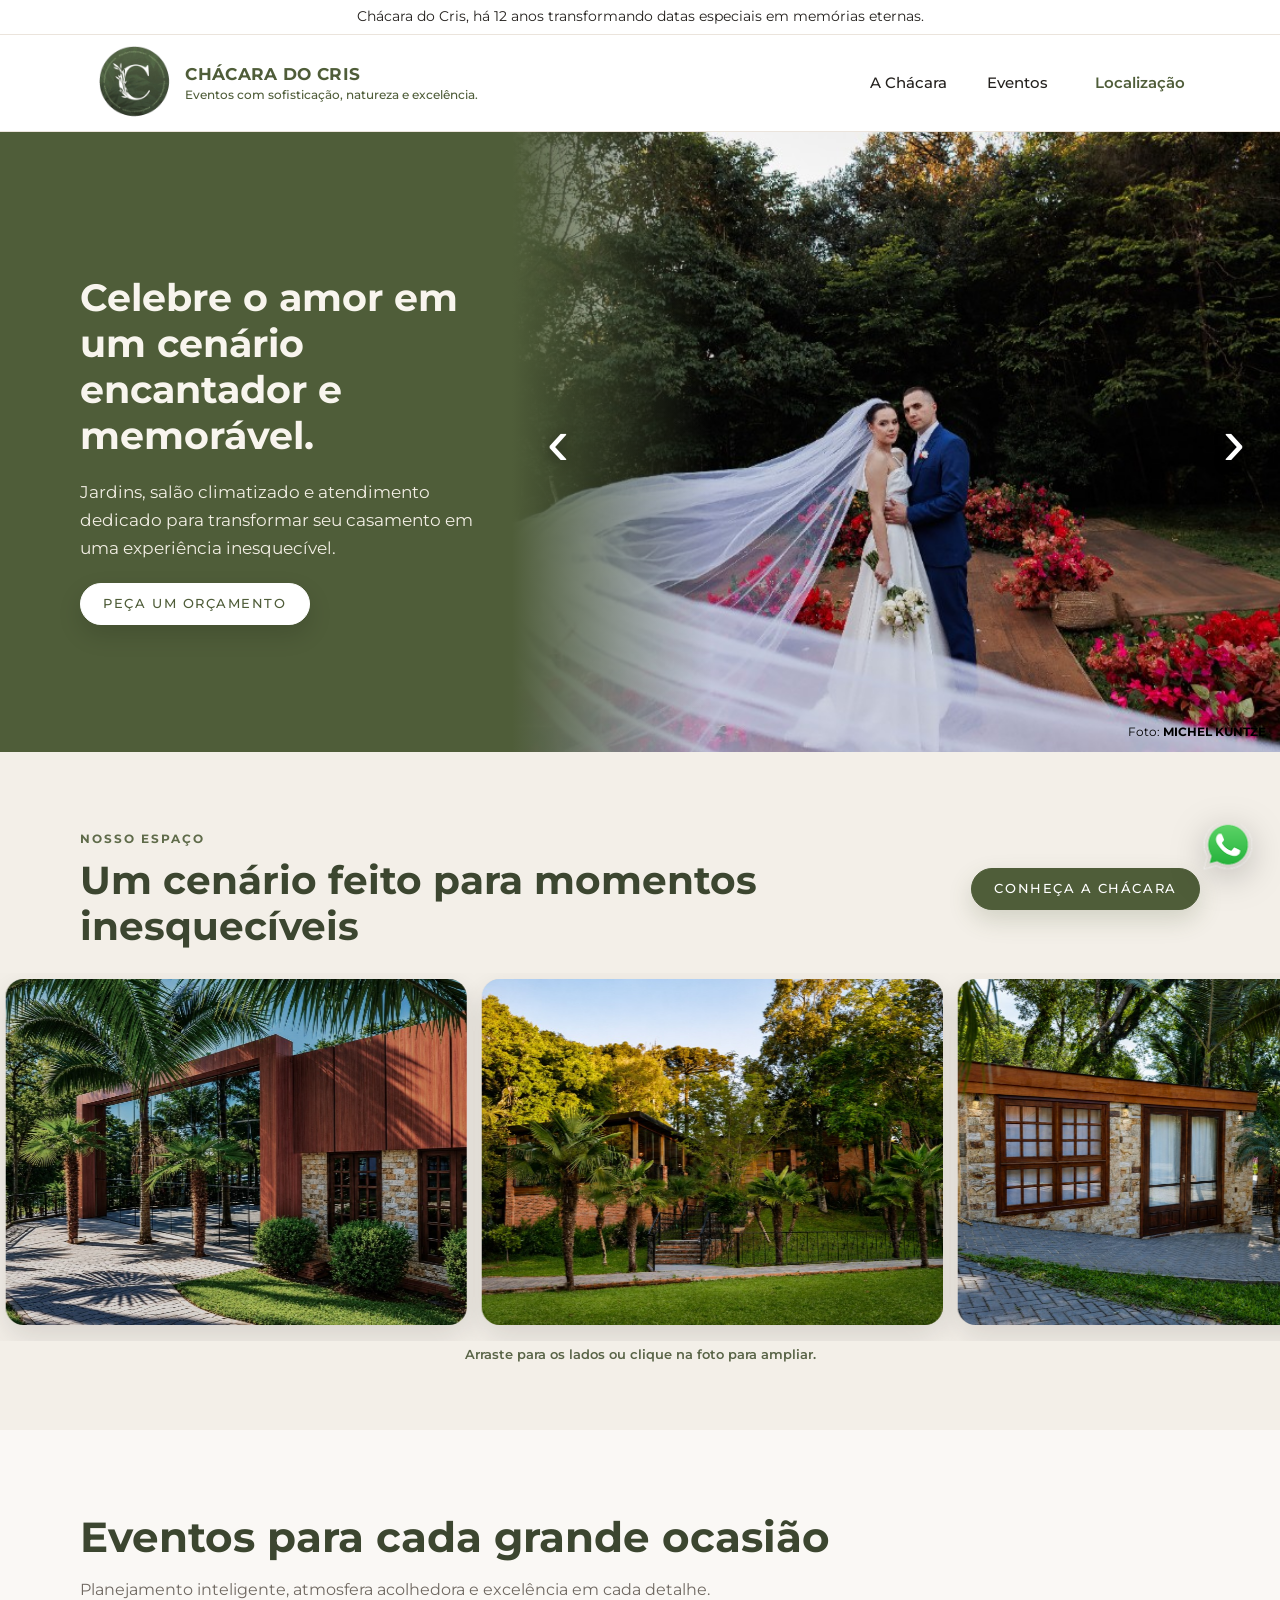
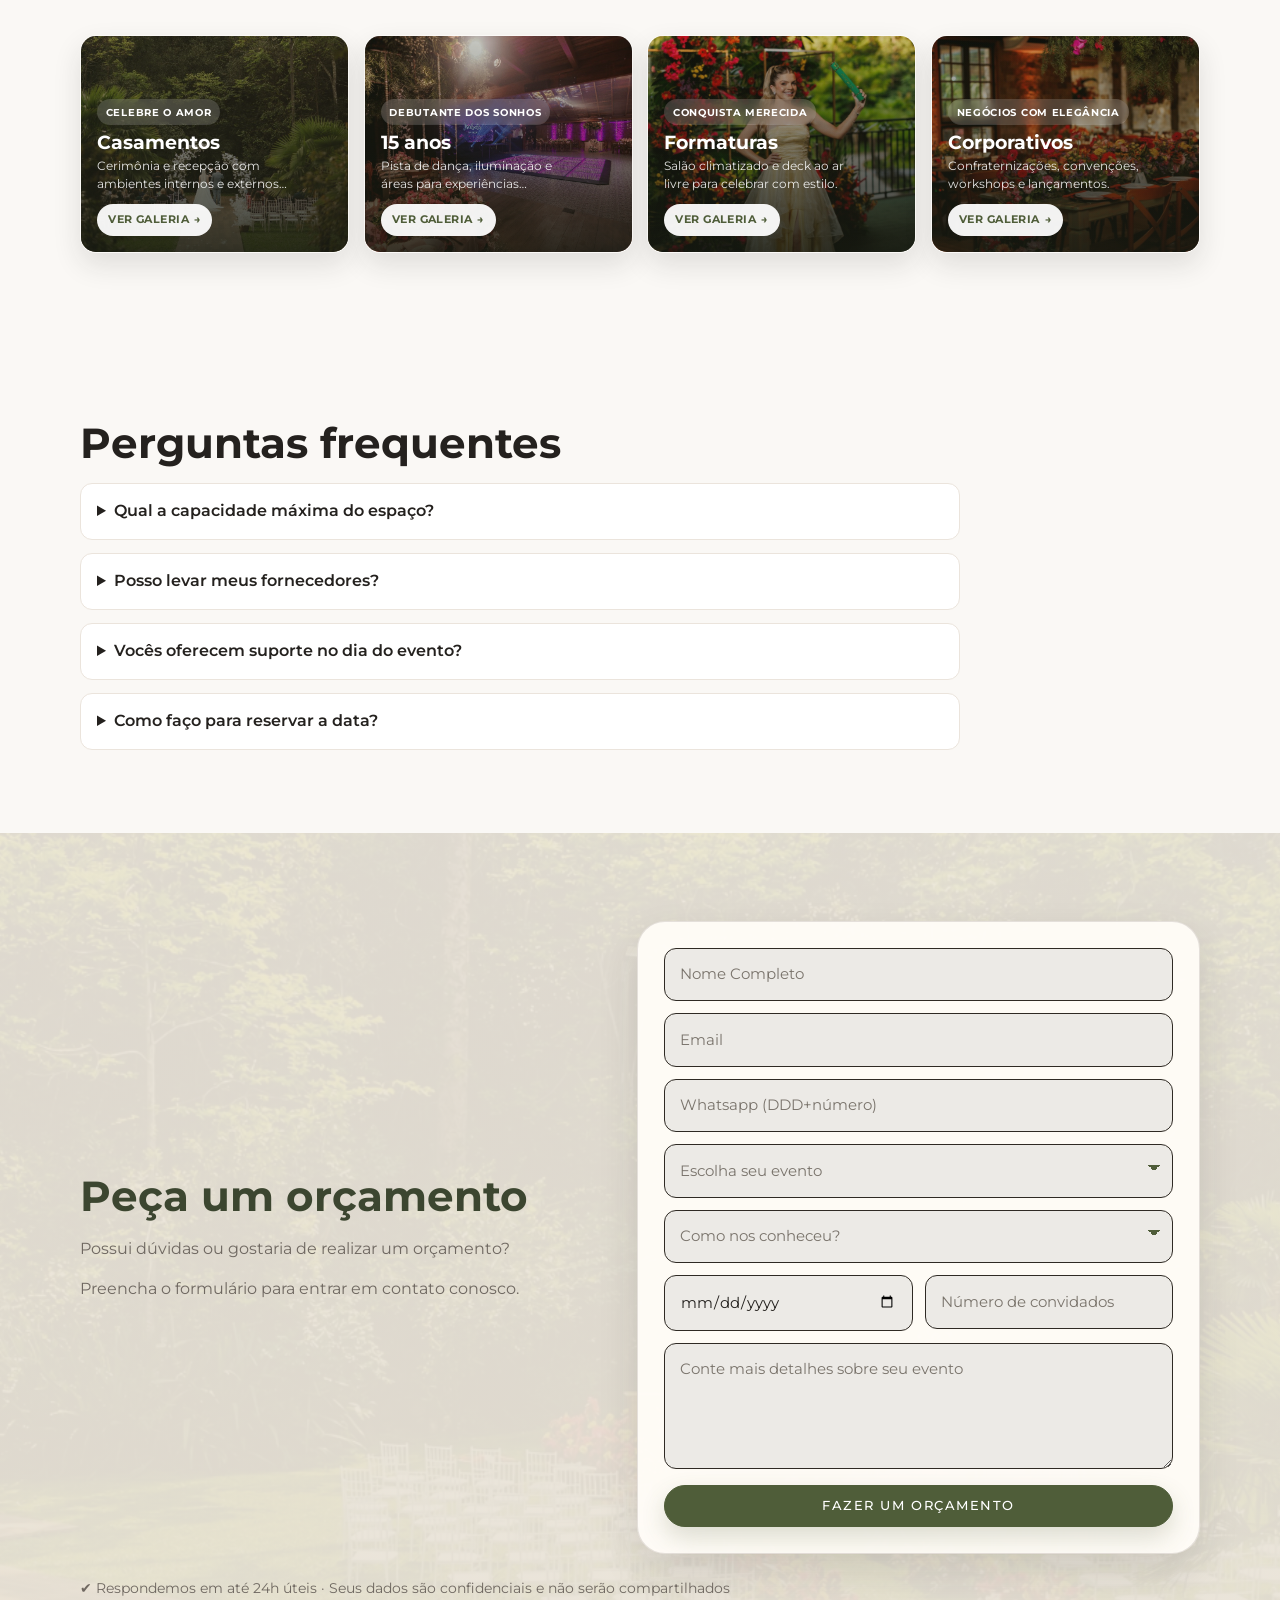
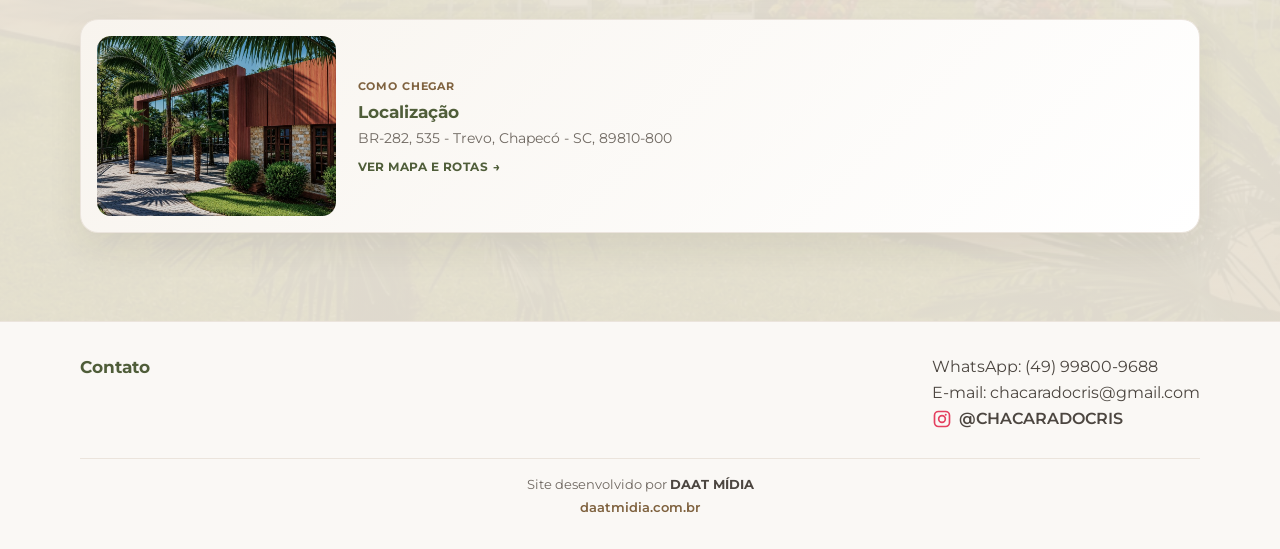
==== commit 031e7c4c: "Remove o botão Prefere falar agora de todas as páginas. Elimina o CTA de WhatsApp do formulário e da" ====
--- a/index.html
+++ b/index.html
@@ -381,20 +381,6 @@
           <p class="contact-form-success-note">
             Enquanto isso, fique à vontade para sonhar com cada detalhe — estamos ansiosos para fazer parte dessa história com você.
           </p>
-          <a
-            class="btn btn-whatsapp-direct"
-            href="https://wa.me/5549998009688?text=Ol%C3%A1!%20Gostaria%20de%20conversar%20sobre%20um%20evento%20na%20Ch%C3%A1cara%20do%20Cris."
-            target="_blank"
-            rel="noopener noreferrer"
-            aria-label="Enviar mensagem no WhatsApp para (49) 99800-9688"
-          >
-            <img class="btn-whatsapp-direct-icon" src="./assets/whatsapp-icon.png" width="40" height="40" alt="" aria-hidden="true">
-            <span class="btn-whatsapp-direct-text">
-              <strong>Prefere falar agora?</strong>
-              <span class="btn-whatsapp-direct-action">Chame no WhatsApp →</span>
-              <span class="btn-whatsapp-direct-number">+55 (49) 99800-9688</span>
-            </span>
-          </a>
         </div>
       </div>
     </section>
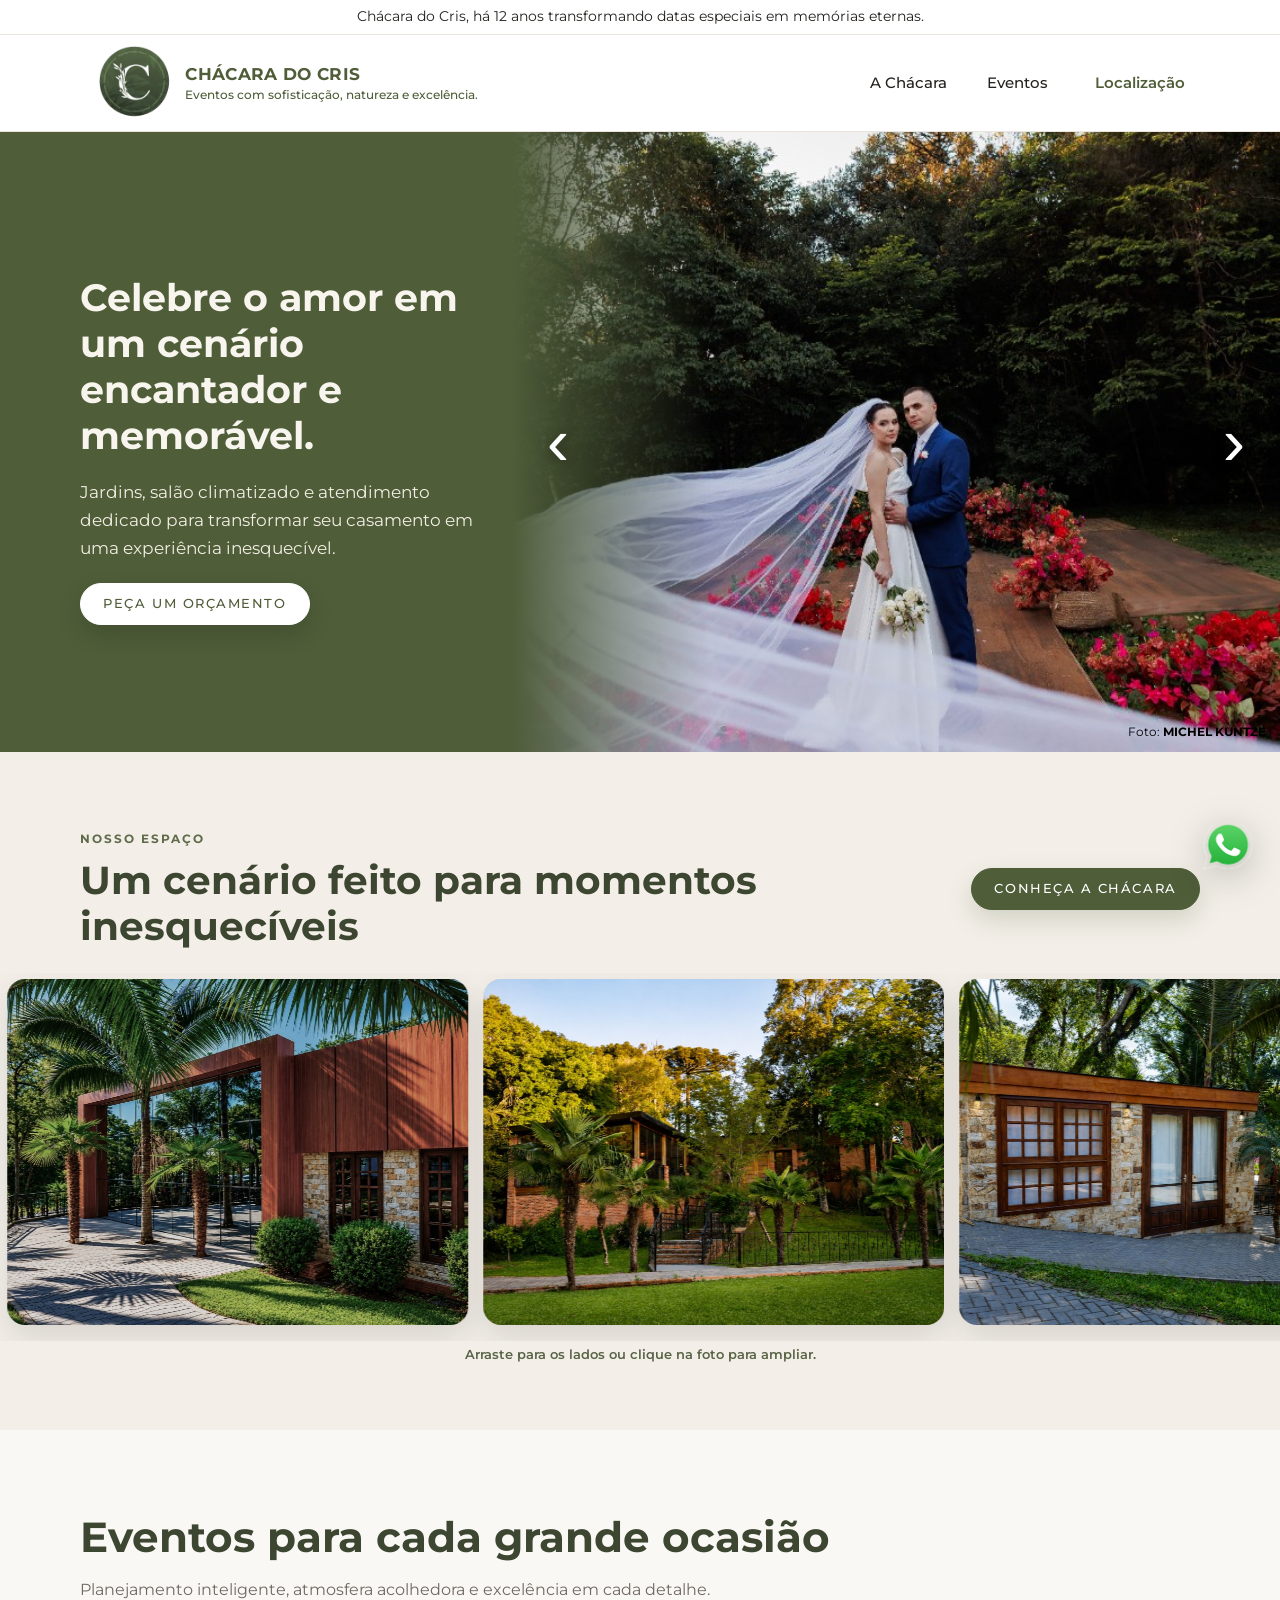
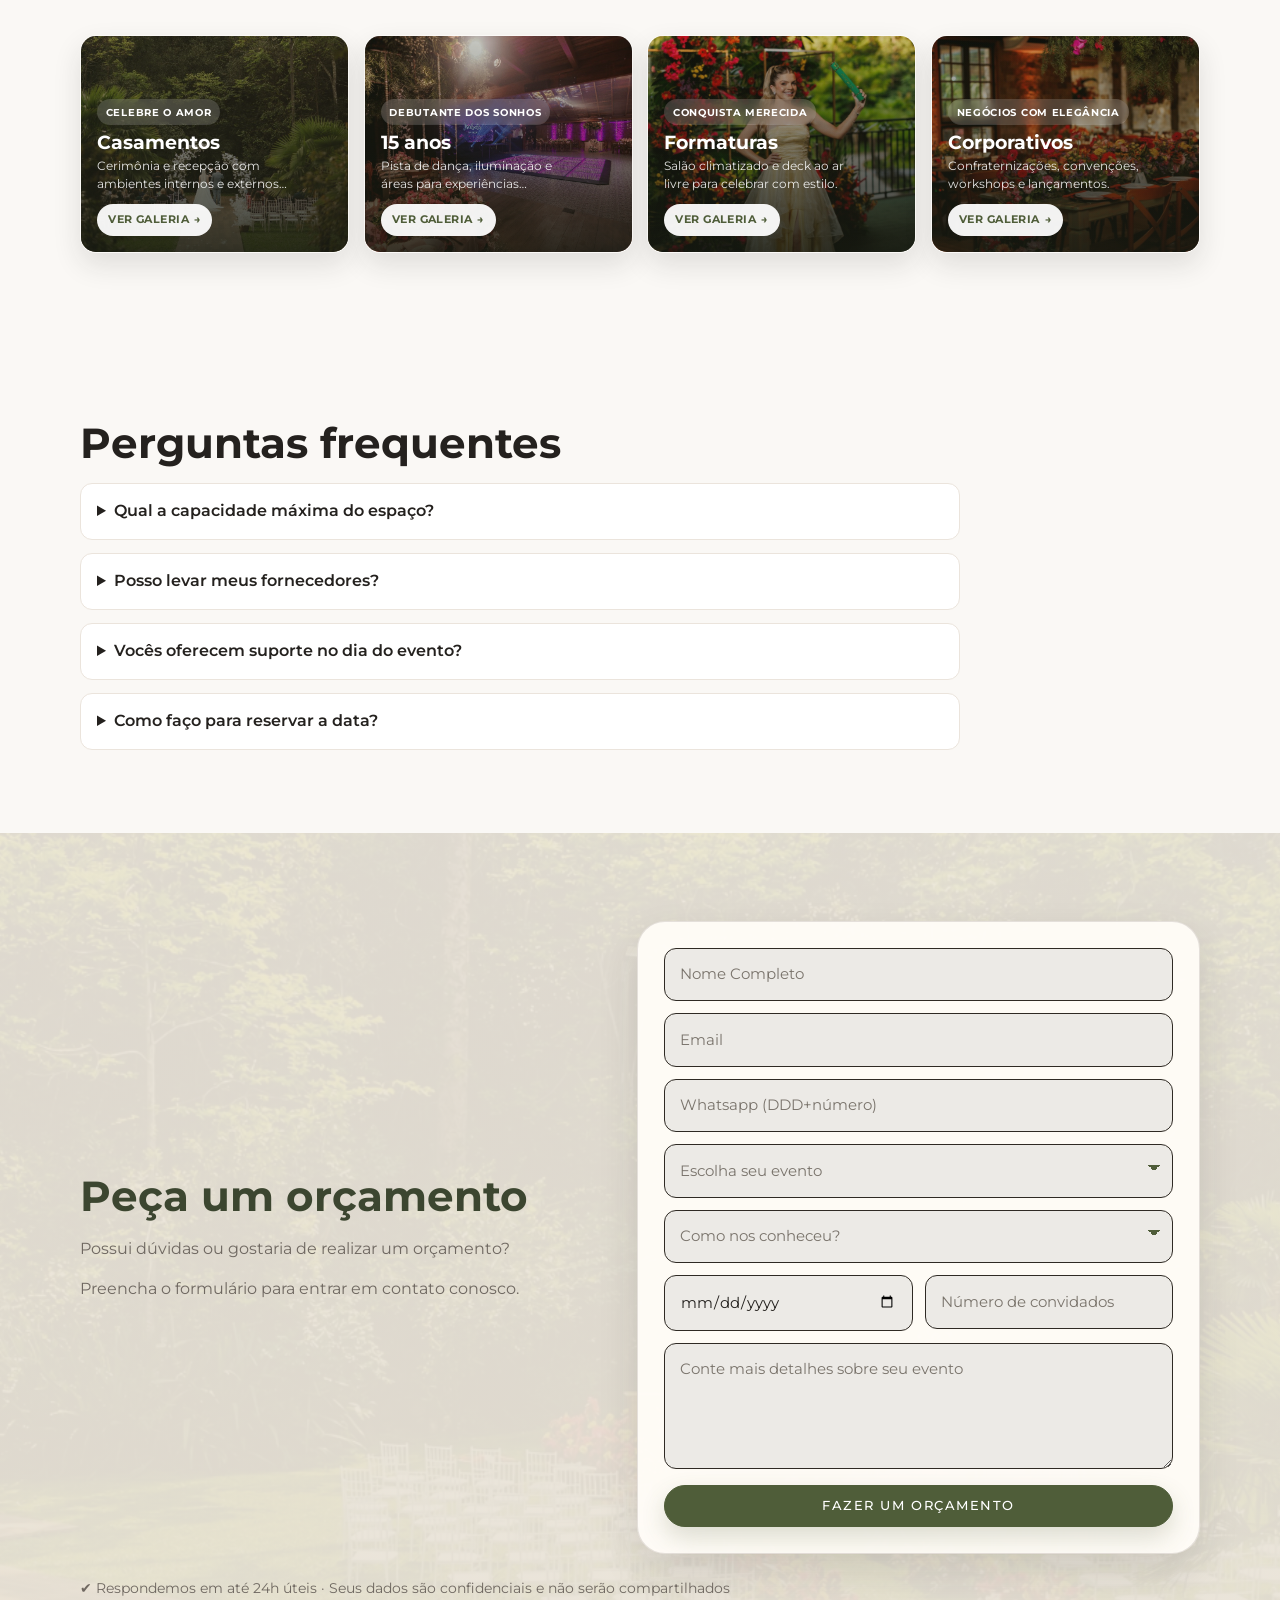
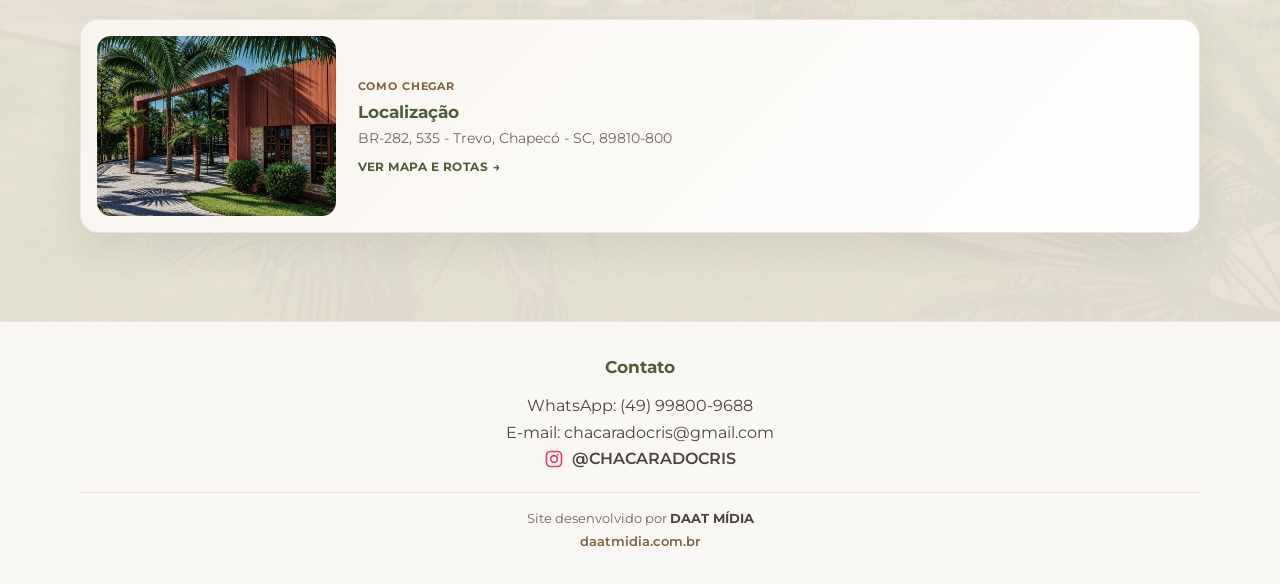
==== commit 4df6352f: "Centraliza o conteúdo do rodapé no desktop e no mobile. Troca o layout lateral por coluna alinhada a" ====
--- a/index.html
+++ b/index.html
@@ -28,7 +28,7 @@
   <link rel="preconnect" href="https://fonts.googleapis.com">
   <link rel="preconnect" href="https://fonts.gstatic.com" crossorigin>
   <link href="https://fonts.googleapis.com/css2?family=Cormorant+Garamond:wght@500;600;700&family=Montserrat:wght@400;500;600;700&display=swap" rel="stylesheet">
-  <link rel="stylesheet" href="./css/styles.css?v=20260724a2">
+  <link rel="stylesheet" href="./css/styles.css?v=20260724a3">
   <script type="application/ld+json">
     {
       "@context": "https://schema.org",
--- a/css/styles.css
+++ b/css/styles.css
@@ -2372,8 +2372,11 @@
 
 .footer-content {
   display: flex;
-  justify-content: space-between;
-  gap: 1rem;
+  flex-direction: column;
+  align-items: center;
+  justify-content: center;
+  gap: 0.75rem;
+  text-align: center;
   color: #4c4640;
 }
 
@@ -2382,9 +2385,17 @@
   color: #4f5d39;
 }
 
+.footer-content > div {
+  display: flex;
+  flex-direction: column;
+  align-items: center;
+  text-align: center;
+}
+
 .footer-instagram {
   display: inline-flex;
   align-items: center;
+  justify-content: center;
   gap: 0.45rem;
   color: #4c4640;
   font-weight: 600;
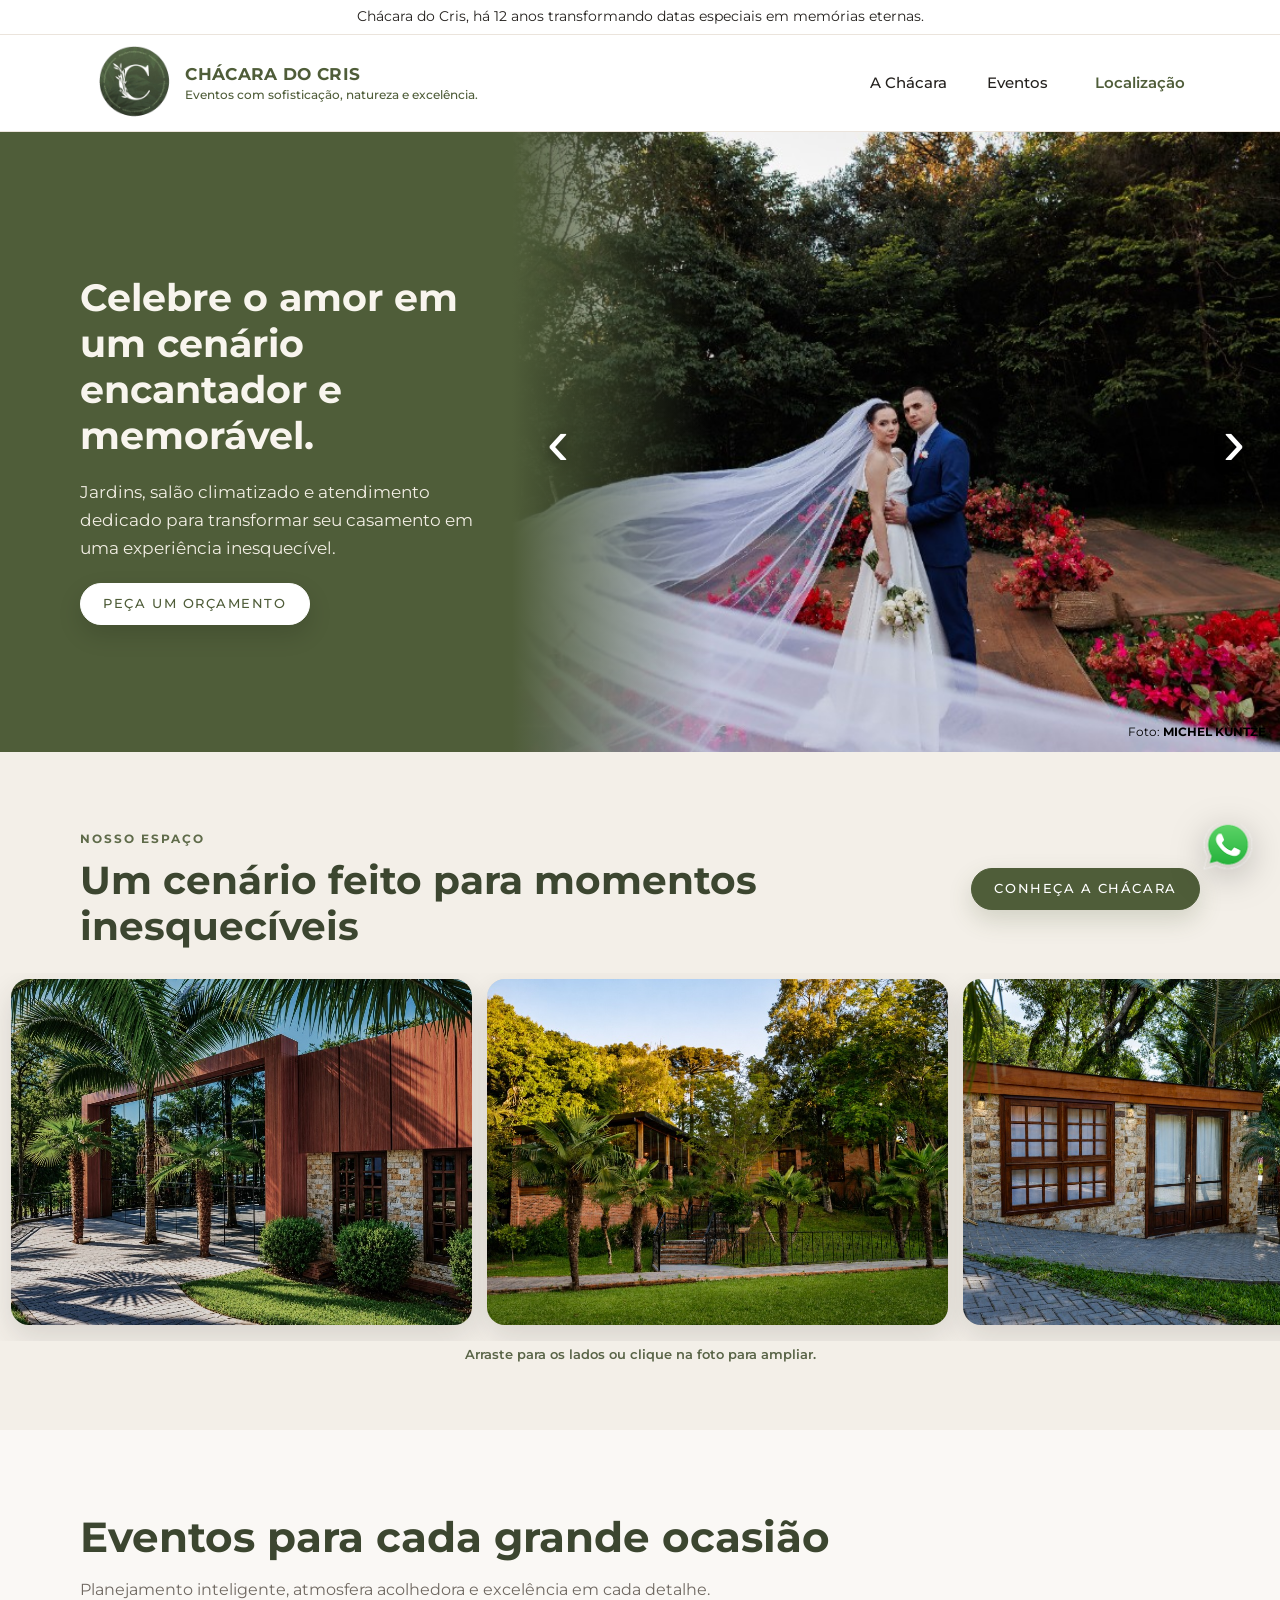
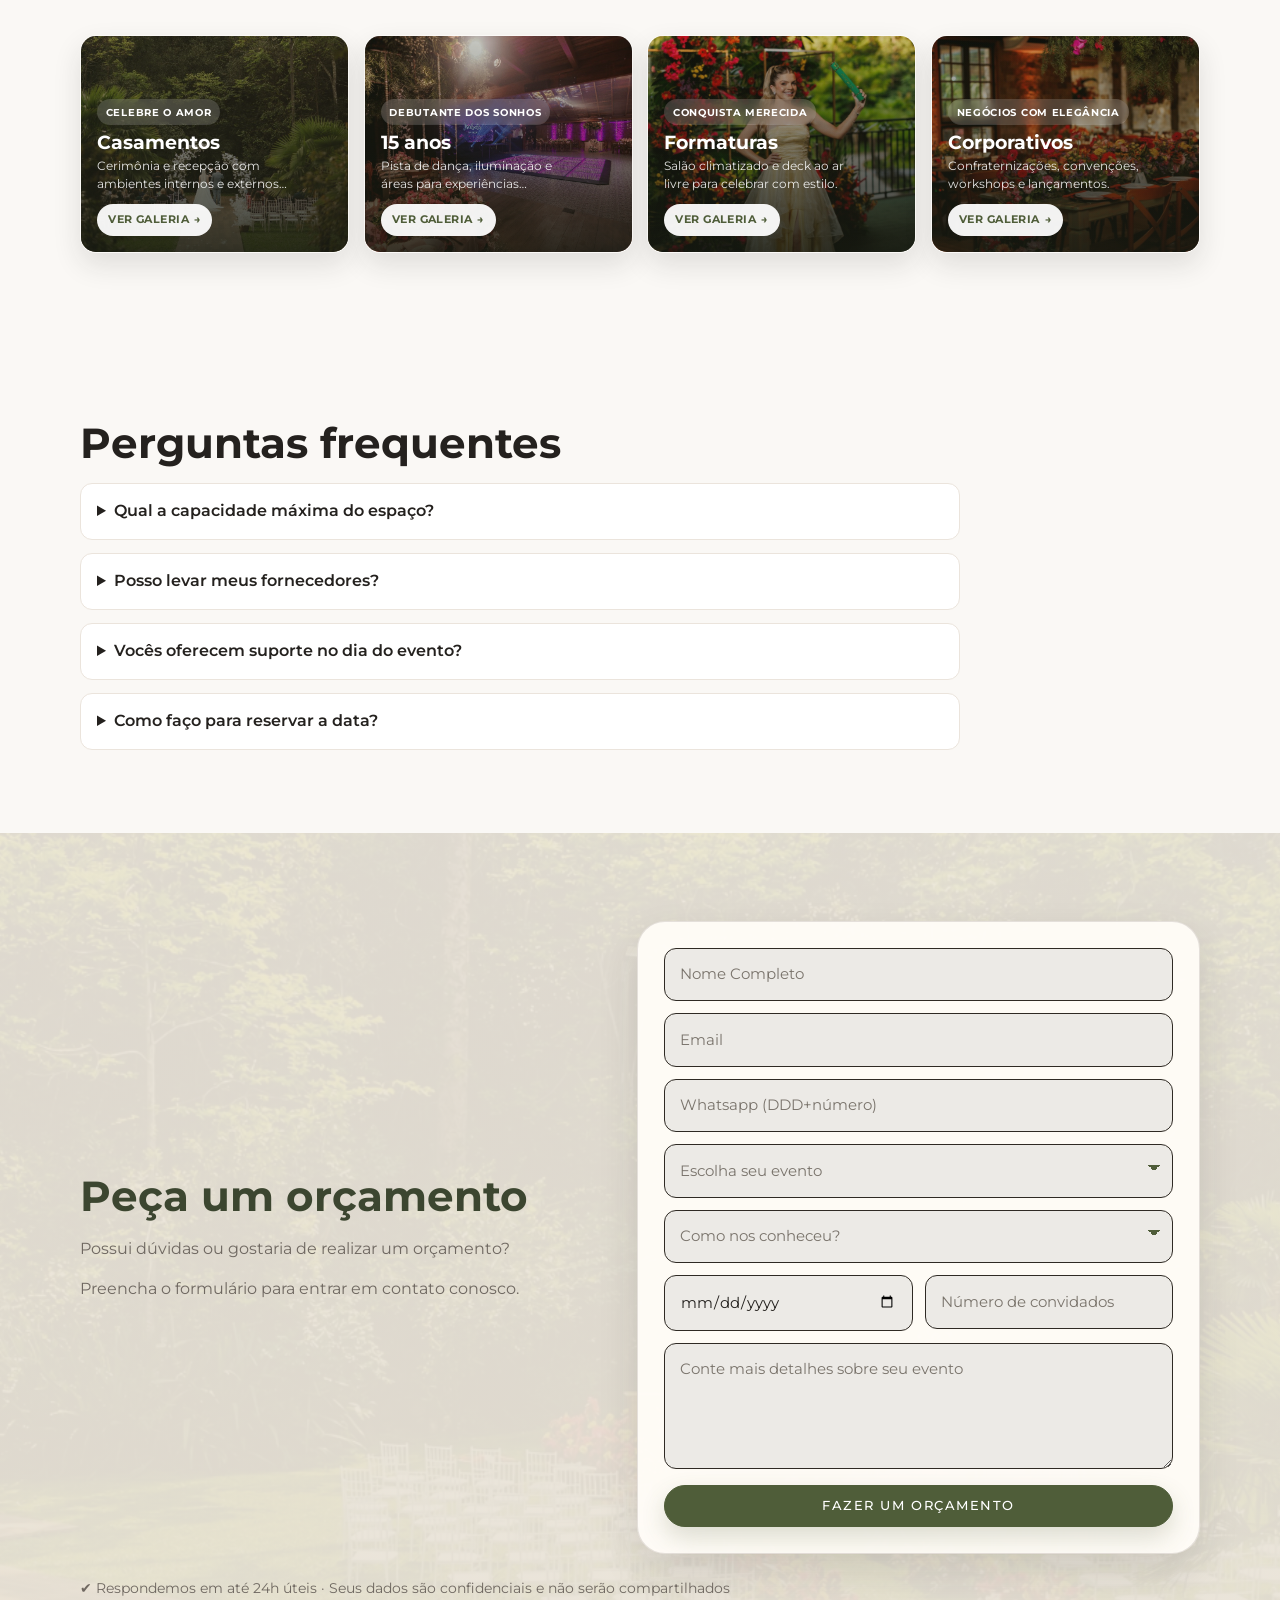
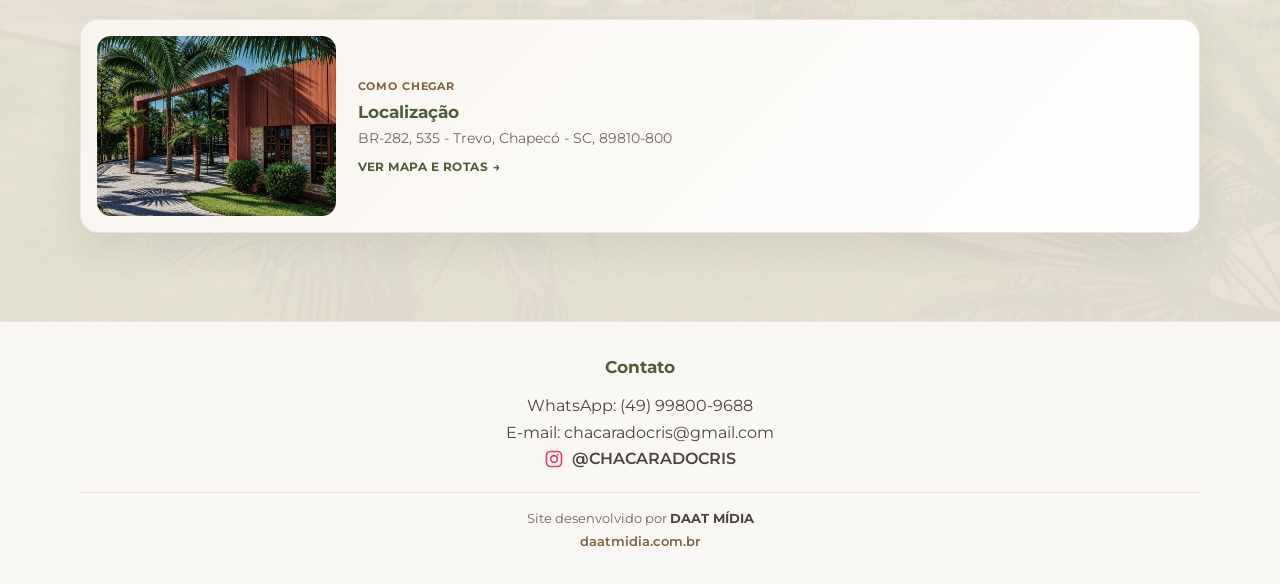
==== commit 1d57fd62: "Garante que o crédito da DAAT Mídia abra em nova aba. Torna o nome DAAT MÍDIA e o endereço daatmidia" ====
--- a/index.html
+++ b/index.html
@@ -401,7 +401,7 @@
       </div>
     </div>
     <div class="container footer-credit">
-      <p>Site desenvolvido por <strong>DAAT MÍDIA</strong></p>
+      <p>Site desenvolvido por <a href="https://daatmidia.com.br" target="_blank" rel="noopener noreferrer"><strong>DAAT MÍDIA</strong></a></p>
       <a href="https://daatmidia.com.br" target="_blank" rel="noopener noreferrer">daatmidia.com.br</a>
     </div>
   </footer>
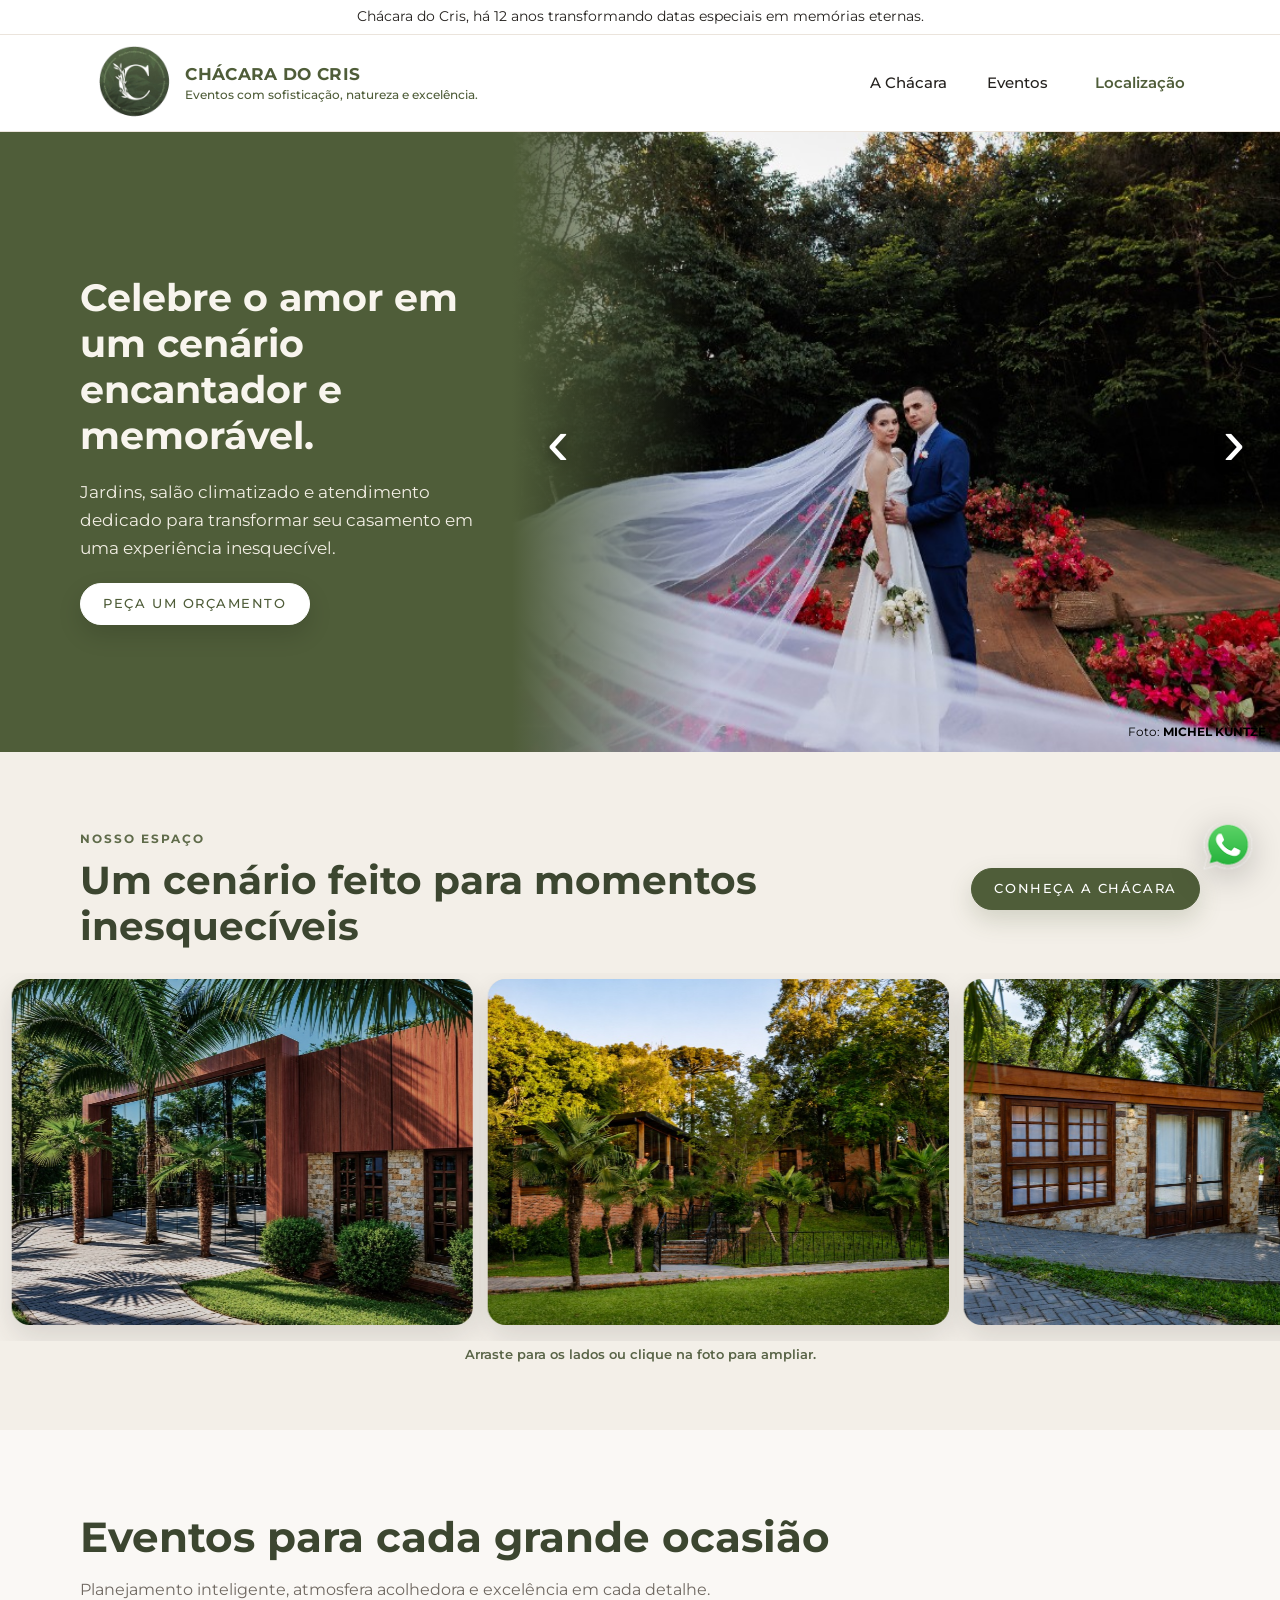
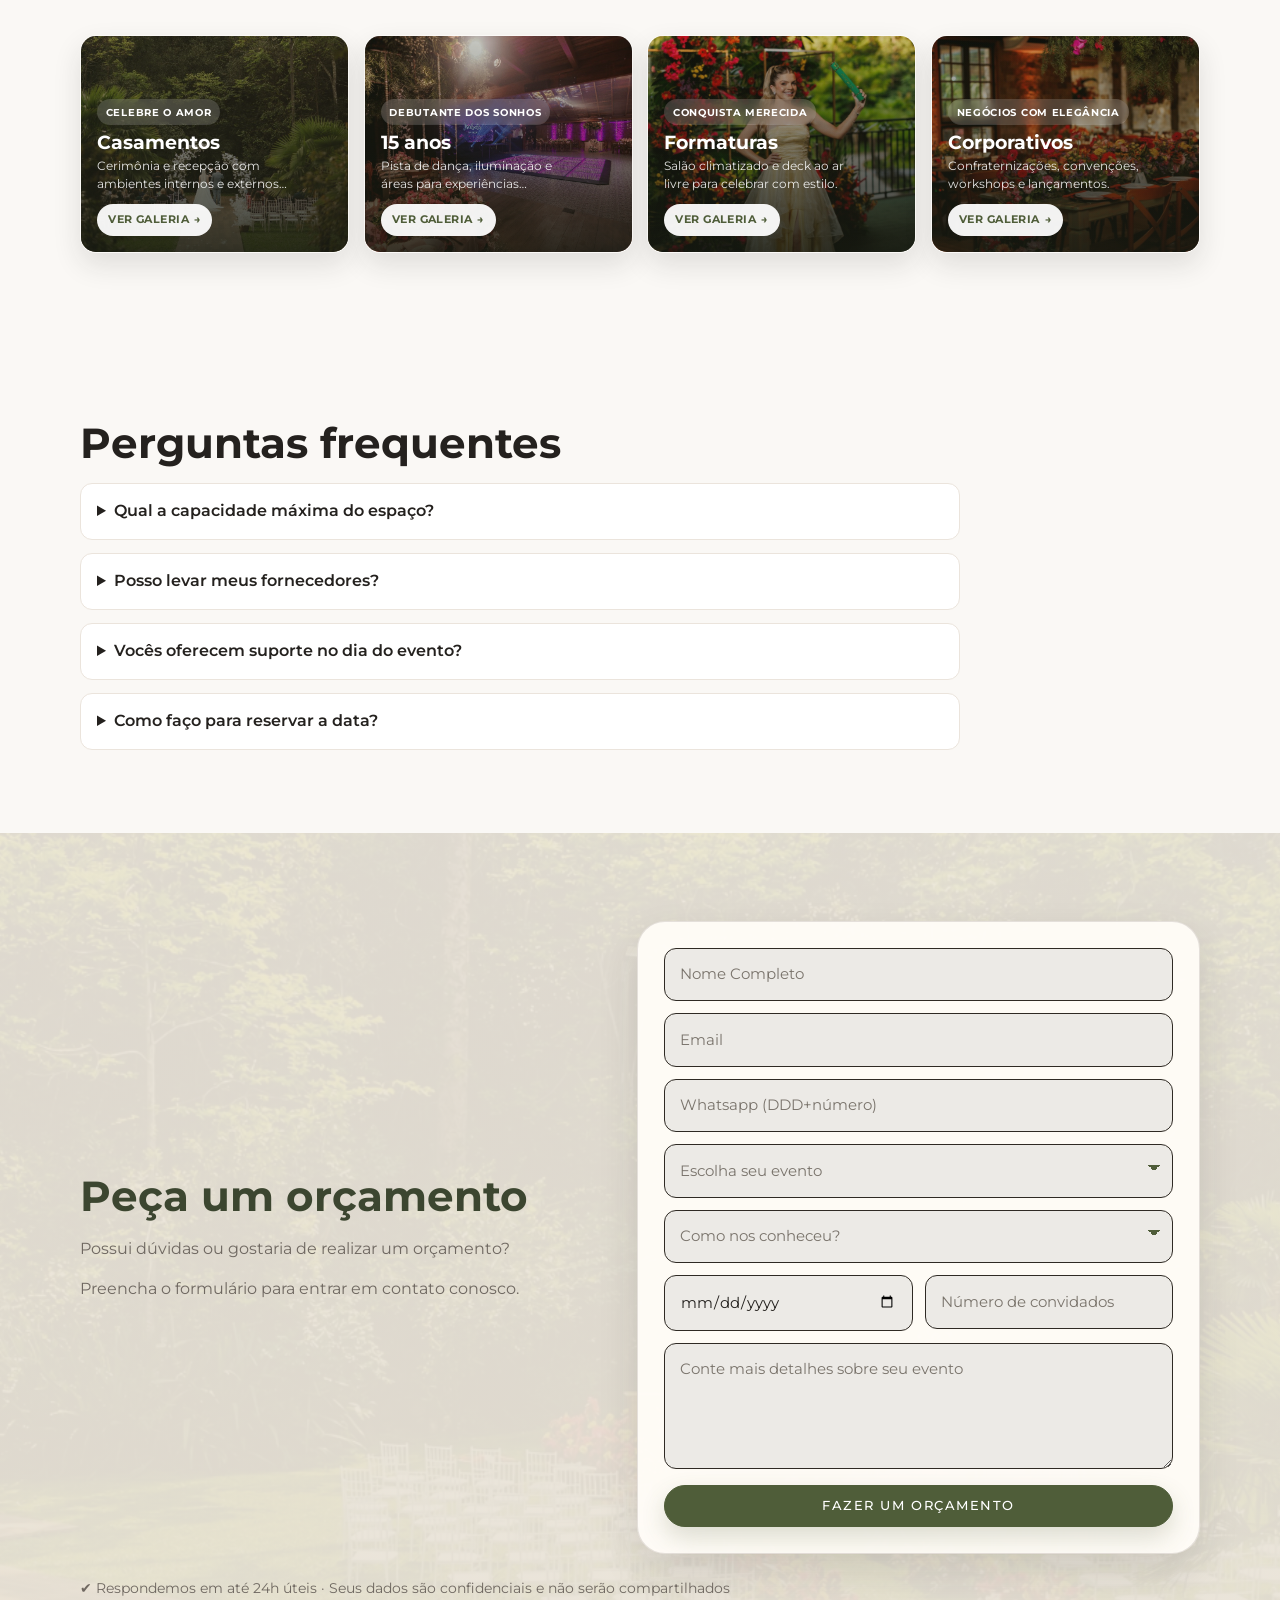
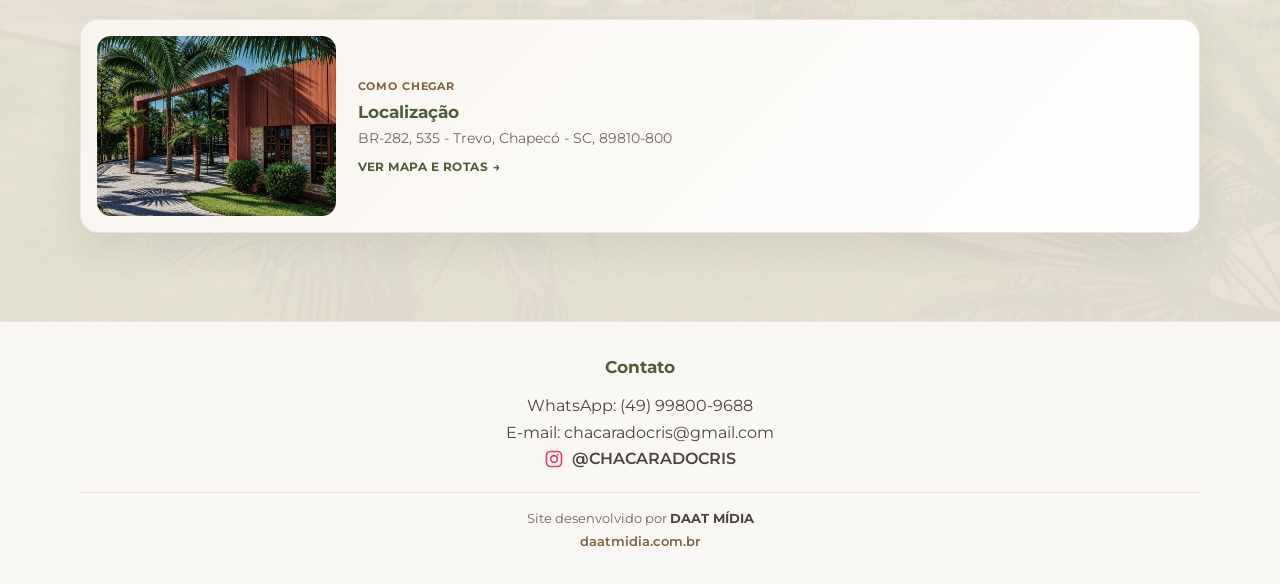
==== commit dee02383: "Adiciona carrossel contínuo nas galerias da página Sobre Nós. Reaproveita o mesmo movimento automáti" ====
--- a/index.html
+++ b/index.html
@@ -28,7 +28,7 @@
   <link rel="preconnect" href="https://fonts.googleapis.com">
   <link rel="preconnect" href="https://fonts.gstatic.com" crossorigin>
   <link href="https://fonts.googleapis.com/css2?family=Cormorant+Garamond:wght@500;600;700&family=Montserrat:wght@400;500;600;700&display=swap" rel="stylesheet">
-  <link rel="stylesheet" href="./css/styles.css?v=20260724a3">
+  <link rel="stylesheet" href="./css/styles.css?v=20260724a4">
   <script type="application/ld+json">
     {
       "@context": "https://schema.org",
@@ -410,6 +410,6 @@
     <img class="whatsapp-float-icon" src="./assets/whatsapp-icon.png" width="140" height="130" alt="" decoding="async" />
   </a>
 
-  <script src="./js/main.js?v=20260724z"></script>
+  <script src="./js/main.js?v=20260724a4"></script>
 </body>
 </html>
--- a/css/styles.css
+++ b/css/styles.css
@@ -3860,6 +3860,25 @@
   display: block;
 }
 
+.cerimonia-gallery-panel .about-carousel-viewport {
+  width: 100%;
+  margin-top: 0.35rem;
+  padding: 0.35rem 0 0.75rem;
+}
+
+.cerimonia-gallery-panel .about-carousel-track {
+  padding-inline: 0;
+}
+
+.cerimonia-gallery-panel .about-carousel-card {
+  flex-basis: clamp(230px, 28vw, 380px);
+}
+
+.cerimonia-gallery-panel .about-carousel-hint {
+  margin-top: 0.15rem;
+  padding-inline: 0;
+}
+
 .cerimonia-gallery-panel-close {
   position: absolute;
   top: 0.35rem;
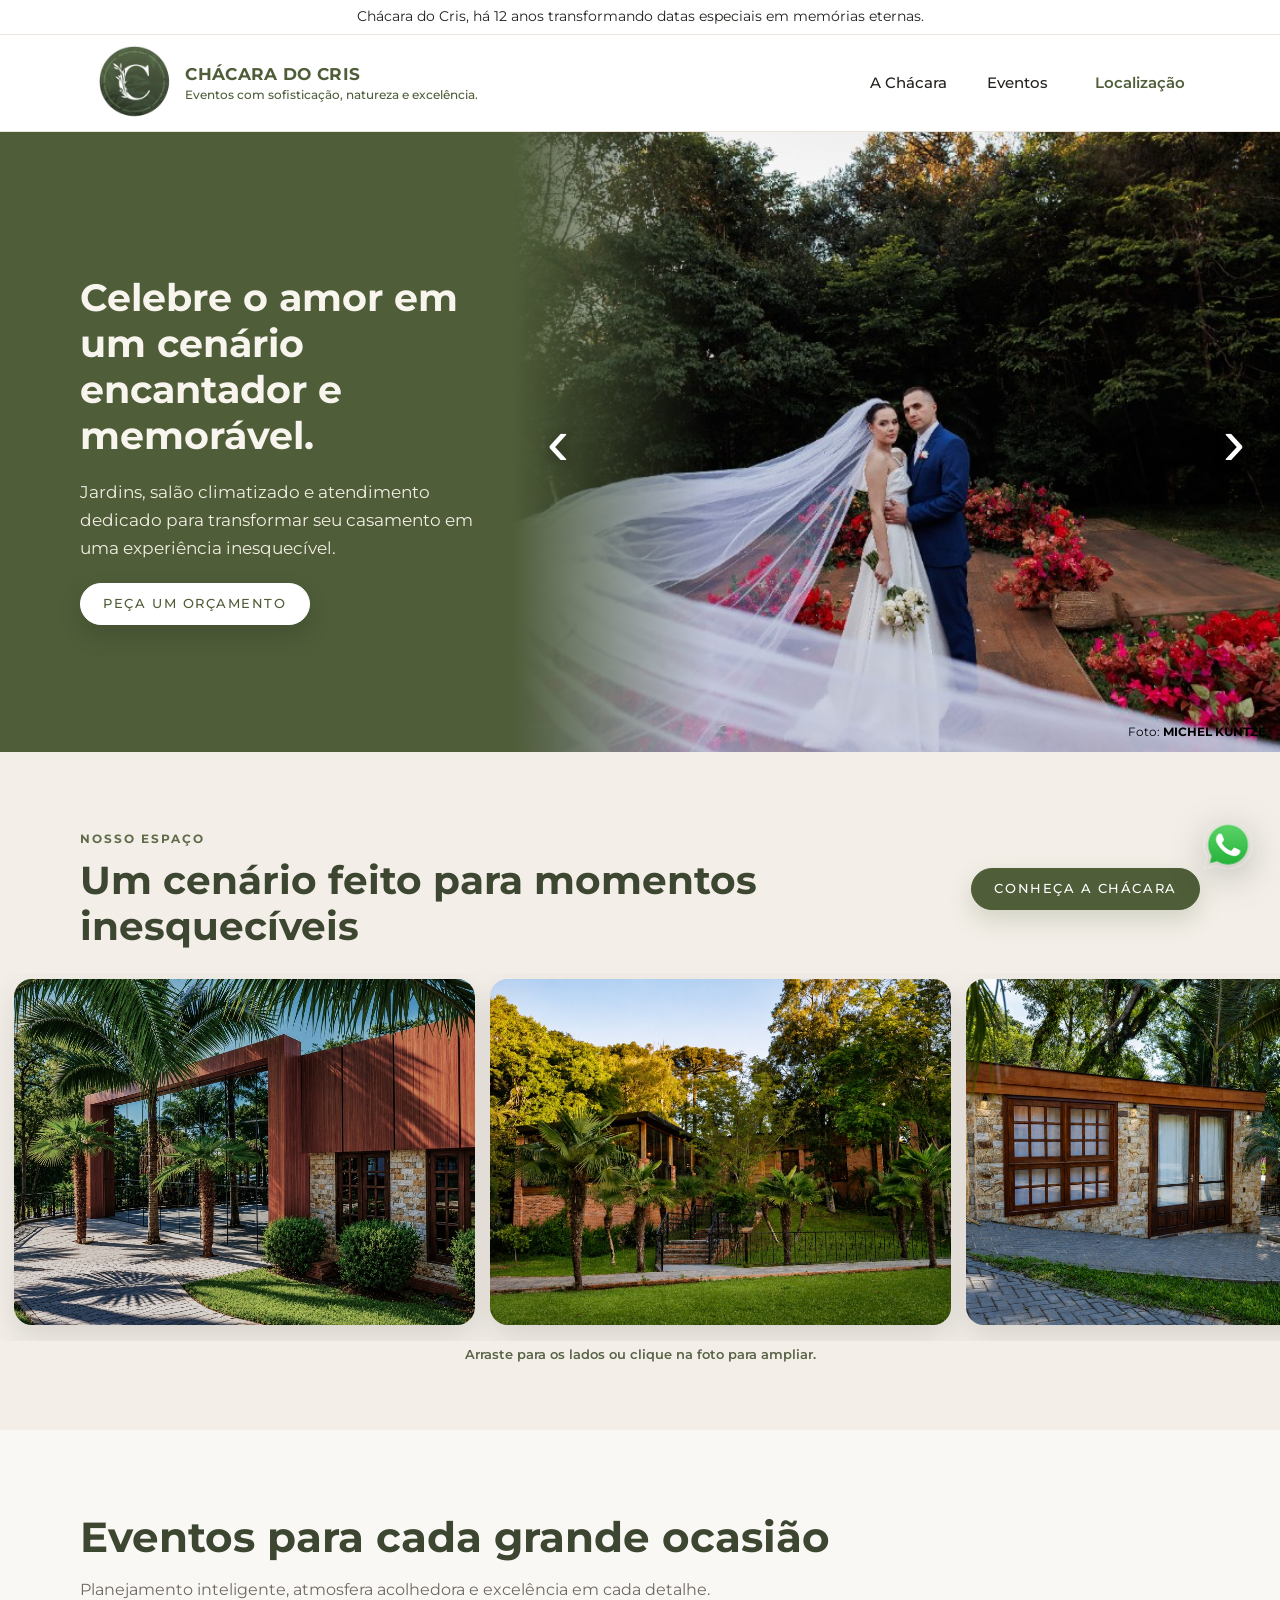
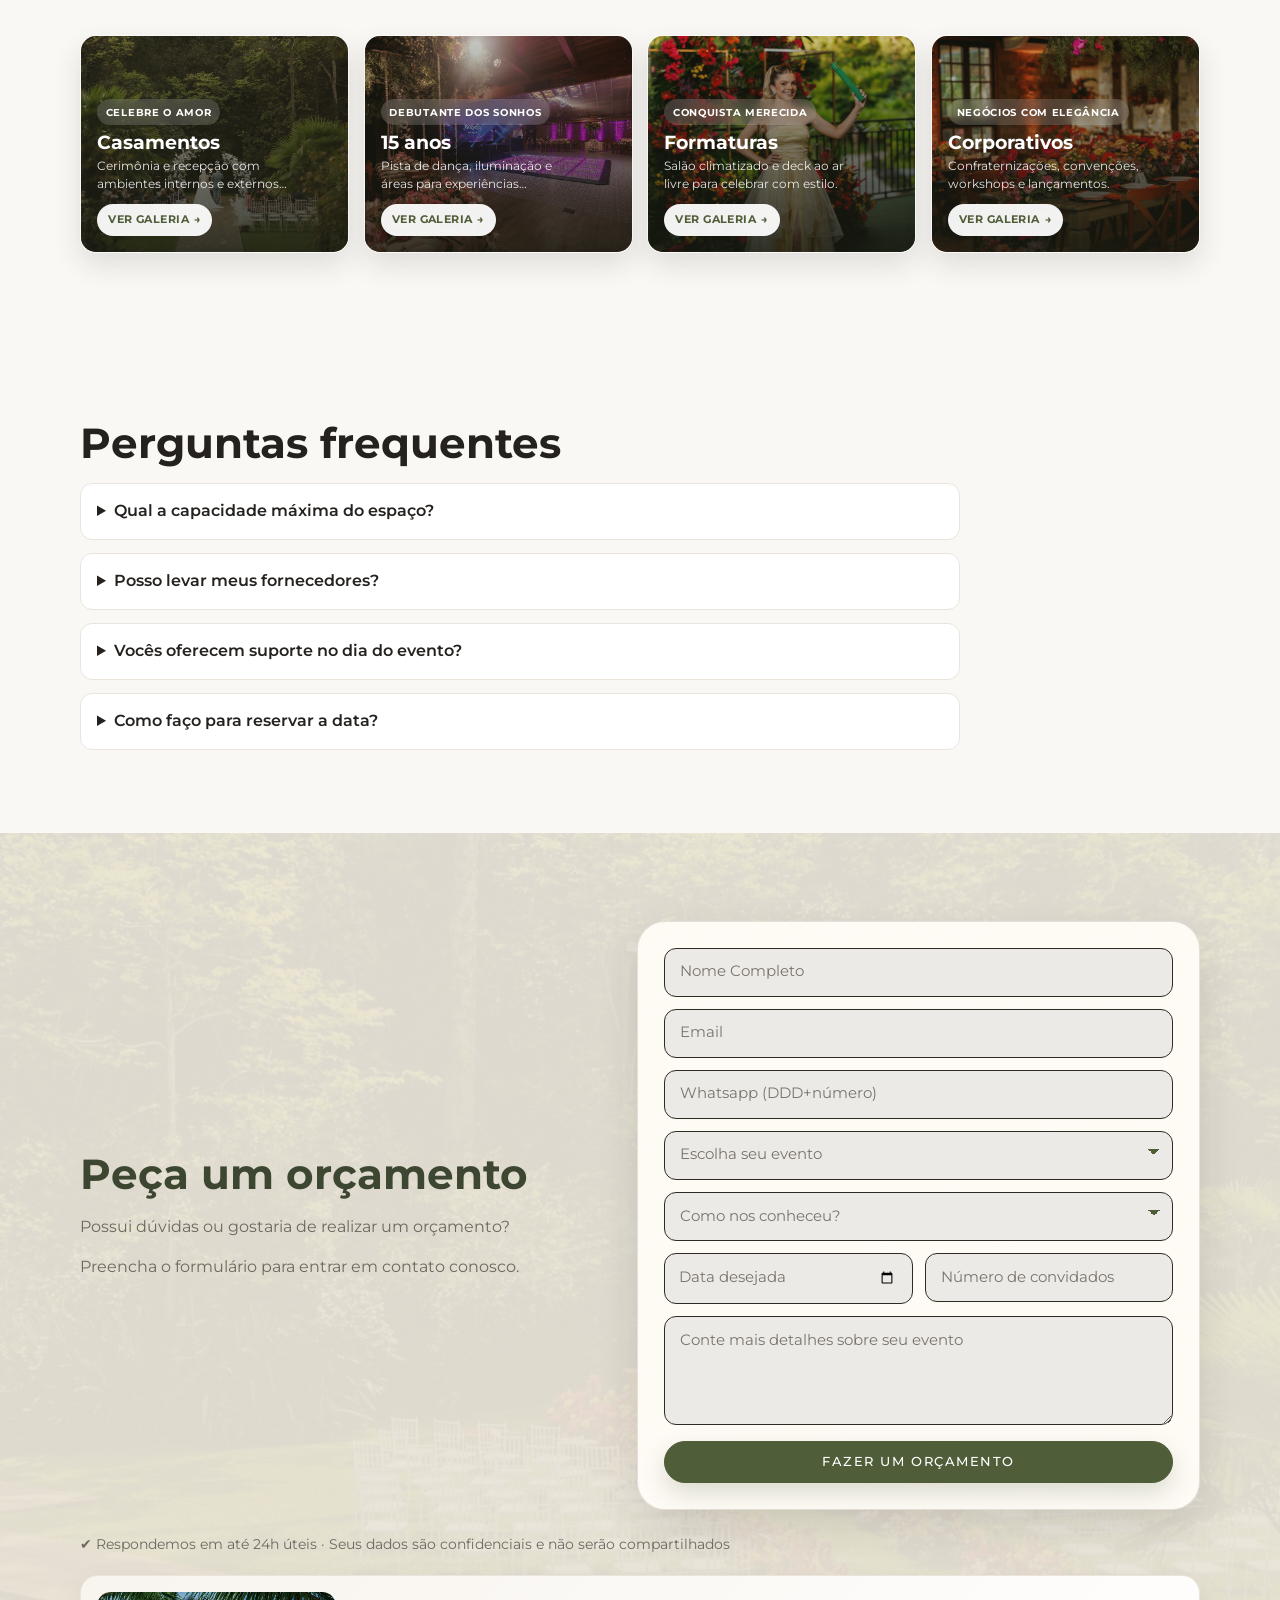
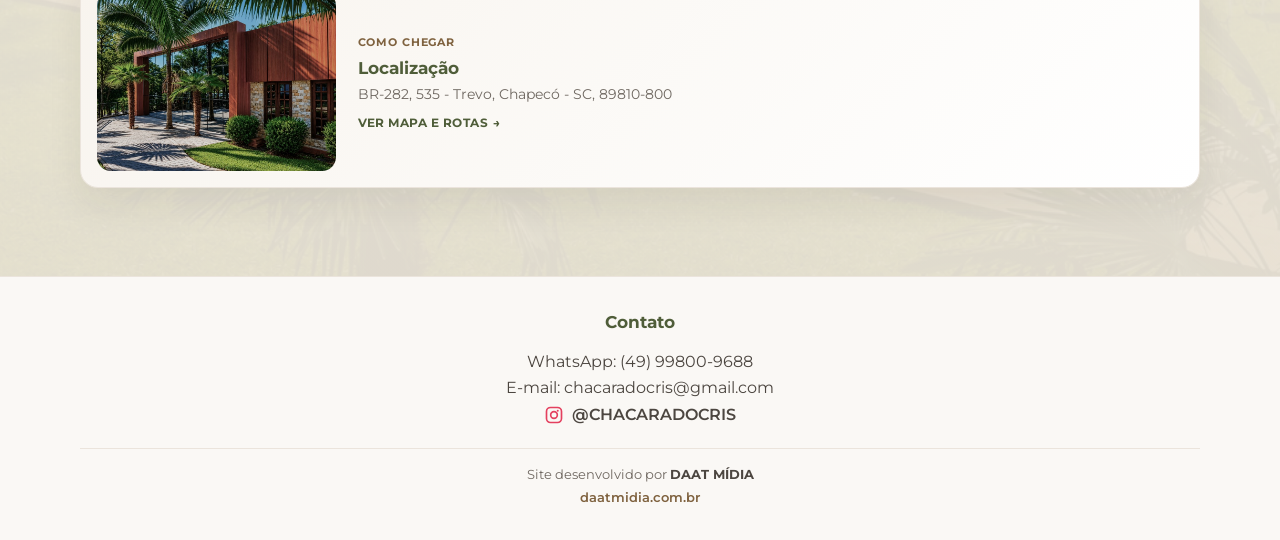
==== commit 94b2a7b7: "Mostra o rótulo Data desejada no campo de data do formulário. Deixa o campo de data com o mesmo tama" ====
--- a/index.html
+++ b/index.html
@@ -28,7 +28,7 @@
   <link rel="preconnect" href="https://fonts.googleapis.com">
   <link rel="preconnect" href="https://fonts.gstatic.com" crossorigin>
   <link href="https://fonts.googleapis.com/css2?family=Cormorant+Garamond:wght@500;600;700&family=Montserrat:wght@400;500;600;700&display=swap" rel="stylesheet">
-  <link rel="stylesheet" href="./css/styles.css?v=20260724a4">
+  <link rel="stylesheet" href="./css/styles.css?v=20260724a5">
   <script type="application/ld+json">
     {
       "@context": "https://schema.org",
@@ -342,9 +342,10 @@
               </select>
 
               <div class="form-row form-row-2">
-                <div>
+                <div class="date-field">
                   <label class="sr-only" for="data">Data desejada</label>
-                  <input id="data" name="data" type="date" required aria-label="Data desejada">
+                  <input id="data" name="data" type="date" required aria-label="Data desejada" class="date-field-input">
+                  <span class="date-field-placeholder" aria-hidden="true">Data desejada</span>
                 </div>
                 <div>
                   <label class="sr-only" for="convidados">Número de convidados</label>
--- a/css/styles.css
+++ b/css/styles.css
@@ -2011,12 +2011,21 @@
 .quote-form input,
 .quote-form select,
 .quote-form textarea {
+  width: 100%;
+  min-width: 0;
+  box-sizing: border-box;
   border: 1px solid #2f2a24;
   border-radius: 12px;
   background: #eceae6;
   color: #24211e;
   padding: 0.85rem 0.95rem;
   font-size: 0.92rem;
+  line-height: 1.35;
+}
+
+.quote-form input,
+.quote-form select {
+  min-height: 3.05rem;
 }
 
 .quote-form input::placeholder,
@@ -2054,10 +2063,79 @@
 .form-row {
   display: grid;
   gap: 0.75rem;
+  width: 100%;
+}
+
+.form-row > * {
+  min-width: 0;
+  width: 100%;
 }
 
 .form-row-2 {
   grid-template-columns: repeat(2, minmax(0, 1fr));
+}
+
+.date-field {
+  position: relative;
+  width: 100%;
+  min-width: 0;
+}
+
+.date-field-input {
+  width: 100%;
+  min-width: 0;
+  color: #24211e;
+}
+
+.date-field-input:required:invalid {
+  color: transparent;
+}
+
+.date-field-input:required:invalid::-webkit-datetime-edit,
+.date-field-input:required:invalid::-webkit-datetime-edit-fields-wrapper,
+.date-field-input:required:invalid::-webkit-datetime-edit-text,
+.date-field-input:required:invalid::-webkit-datetime-edit-month-field,
+.date-field-input:required:invalid::-webkit-datetime-edit-day-field,
+.date-field-input:required:invalid::-webkit-datetime-edit-year-field {
+  color: transparent;
+}
+
+.date-field-input:focus,
+.date-field-input:valid {
+  color: #24211e;
+}
+
+.date-field-input:focus::-webkit-datetime-edit,
+.date-field-input:valid::-webkit-datetime-edit,
+.date-field-input:focus::-webkit-datetime-edit-fields-wrapper,
+.date-field-input:valid::-webkit-datetime-edit-fields-wrapper,
+.date-field-input:focus::-webkit-datetime-edit-text,
+.date-field-input:valid::-webkit-datetime-edit-text,
+.date-field-input:focus::-webkit-datetime-edit-month-field,
+.date-field-input:valid::-webkit-datetime-edit-month-field,
+.date-field-input:focus::-webkit-datetime-edit-day-field,
+.date-field-input:valid::-webkit-datetime-edit-day-field,
+.date-field-input:focus::-webkit-datetime-edit-year-field,
+.date-field-input:valid::-webkit-datetime-edit-year-field {
+  color: #24211e;
+}
+
+.date-field-placeholder {
+  position: absolute;
+  left: 0.95rem;
+  top: 50%;
+  transform: translateY(-50%);
+  color: #7a746c;
+  font-size: 0.92rem;
+  line-height: 1.35;
+  pointer-events: none;
+  white-space: nowrap;
+}
+
+.date-field:has(.date-field-input:focus) .date-field-placeholder,
+.date-field:has(.date-field-input:valid) .date-field-placeholder {
+  opacity: 0;
+  visibility: hidden;
 }
 
 .btn-quote-submit {
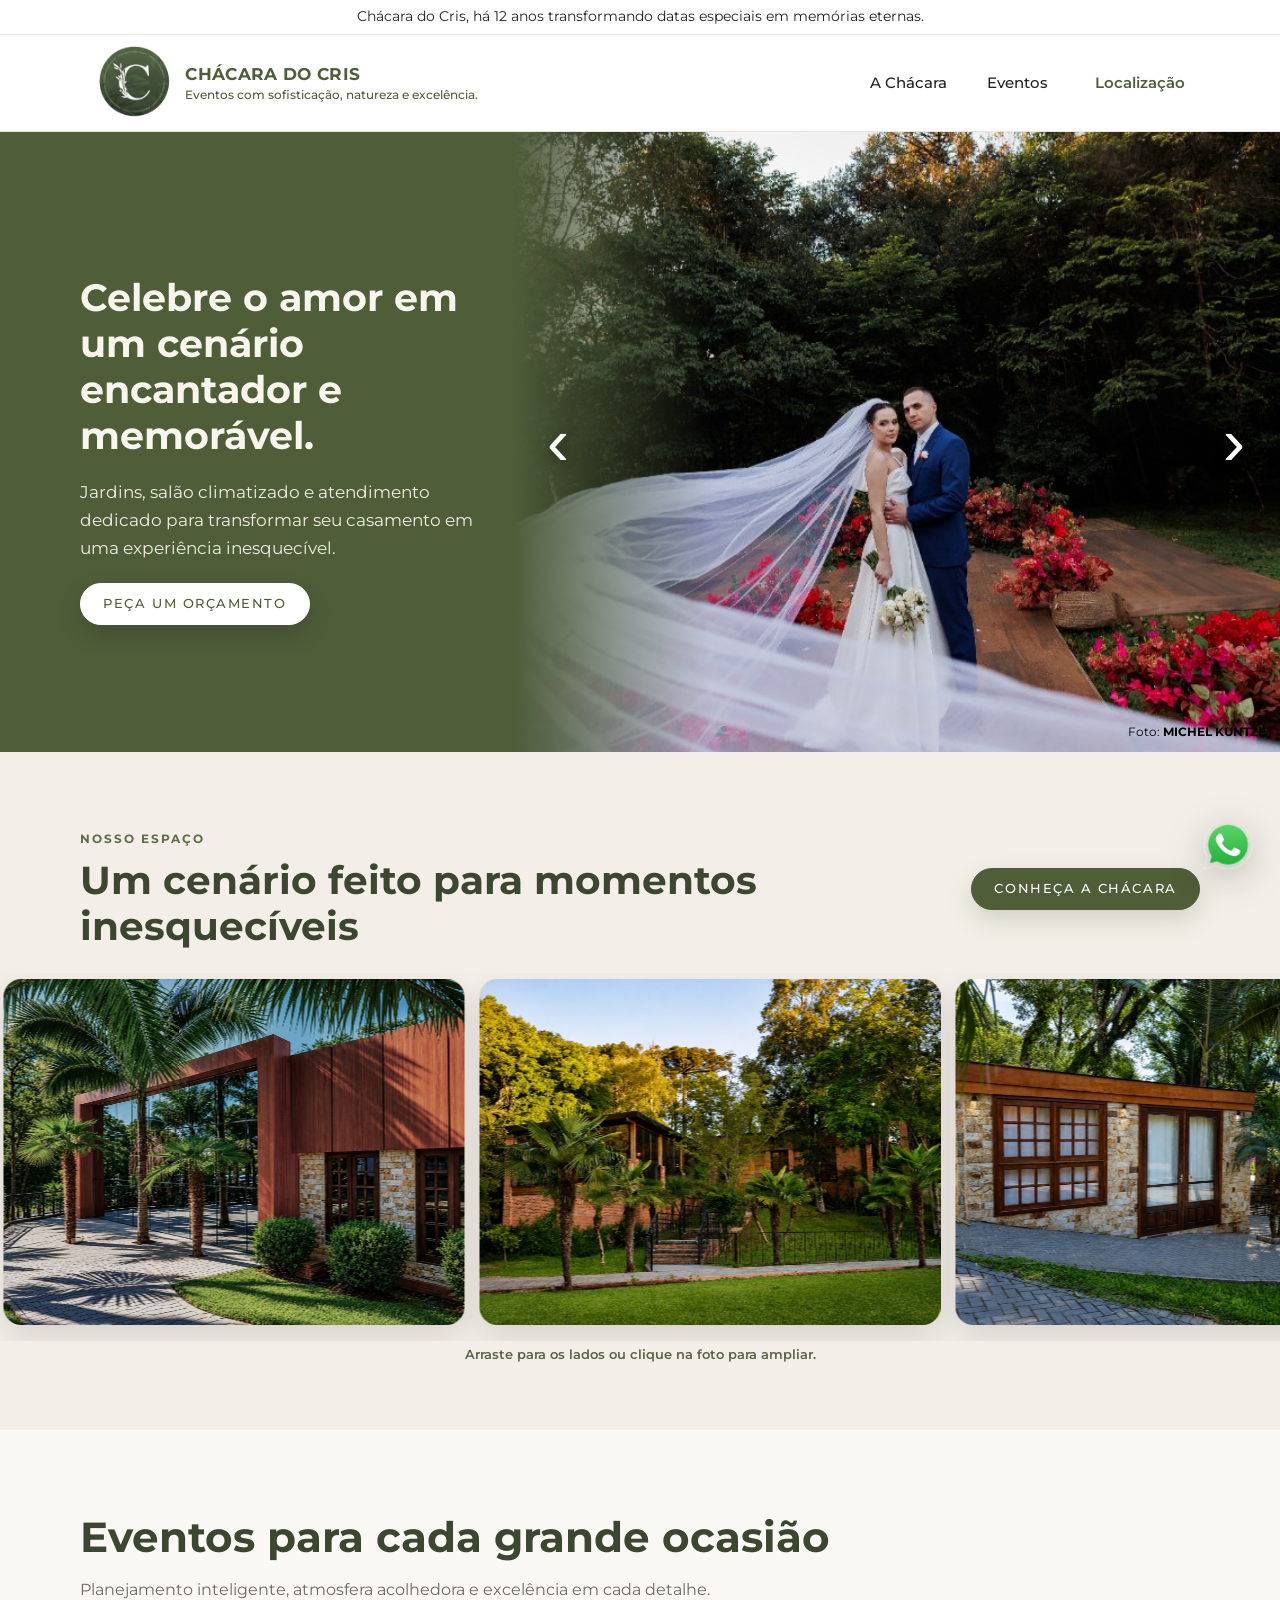
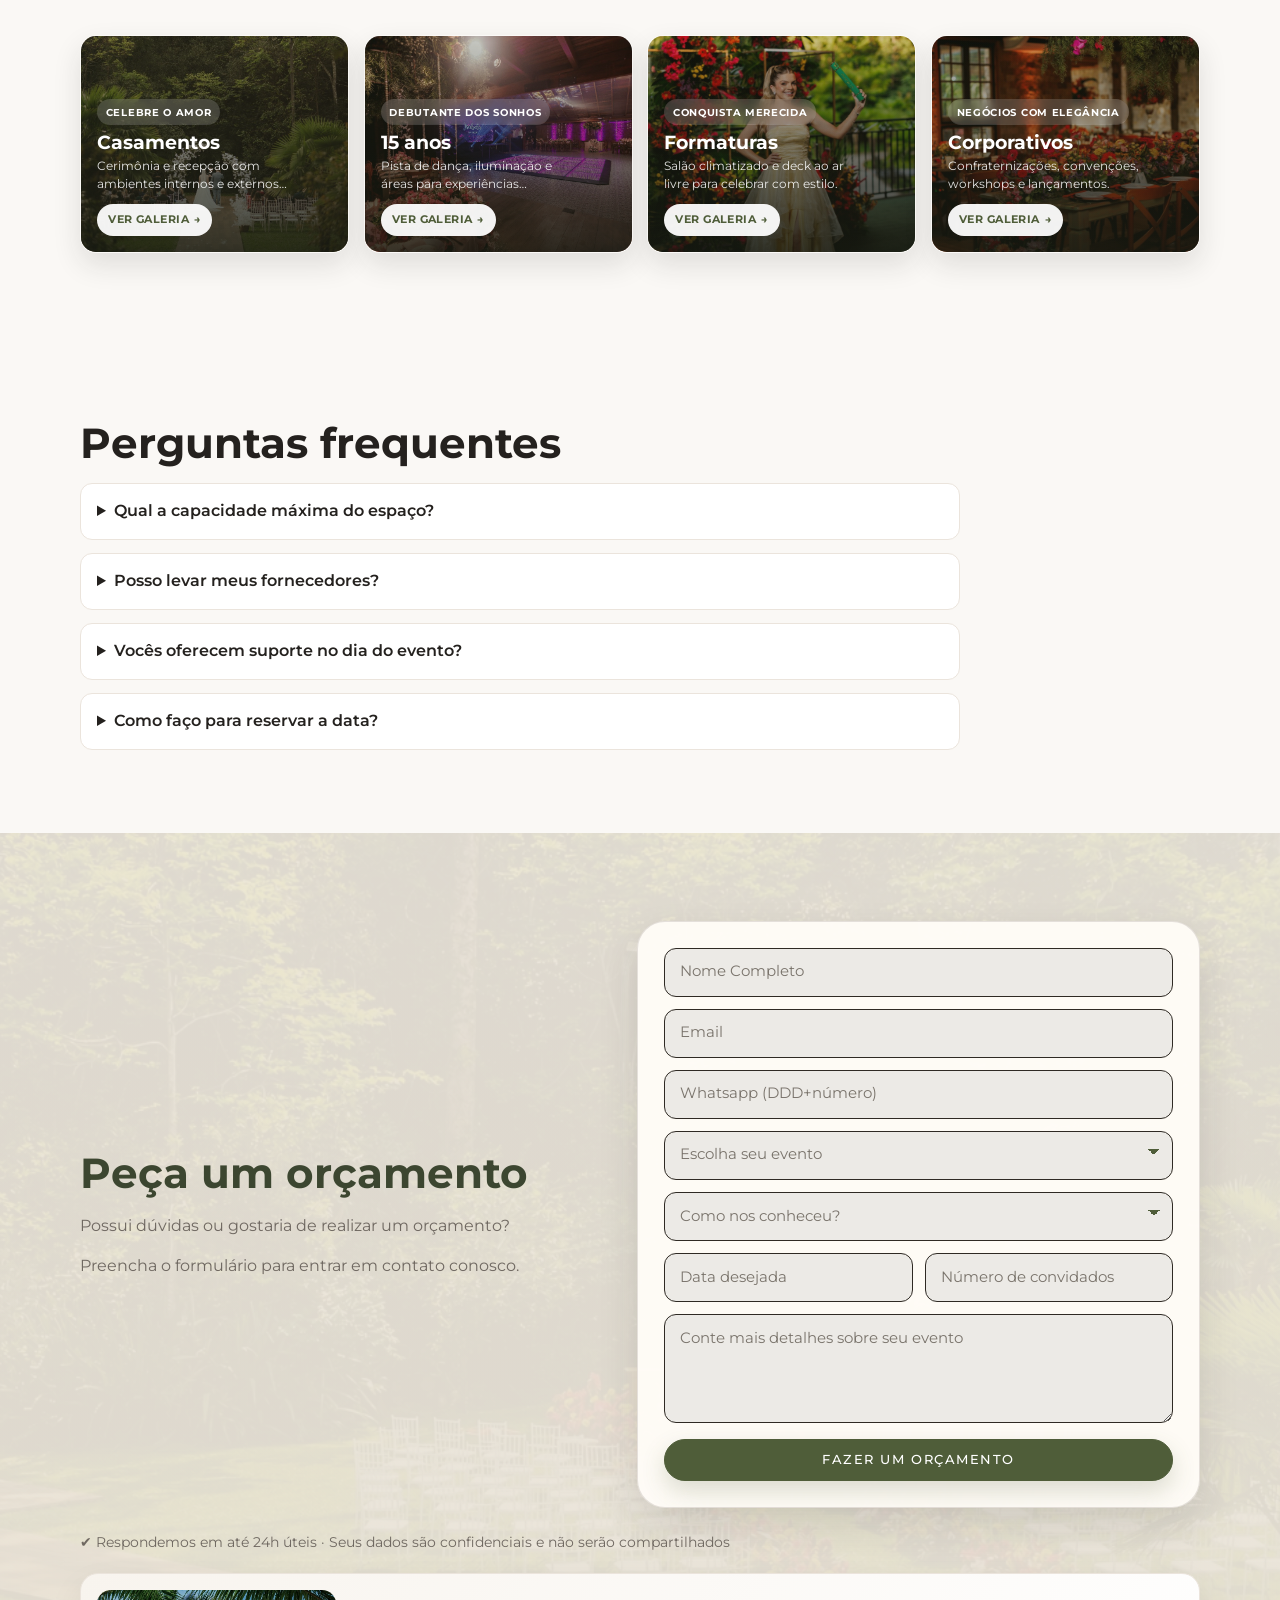
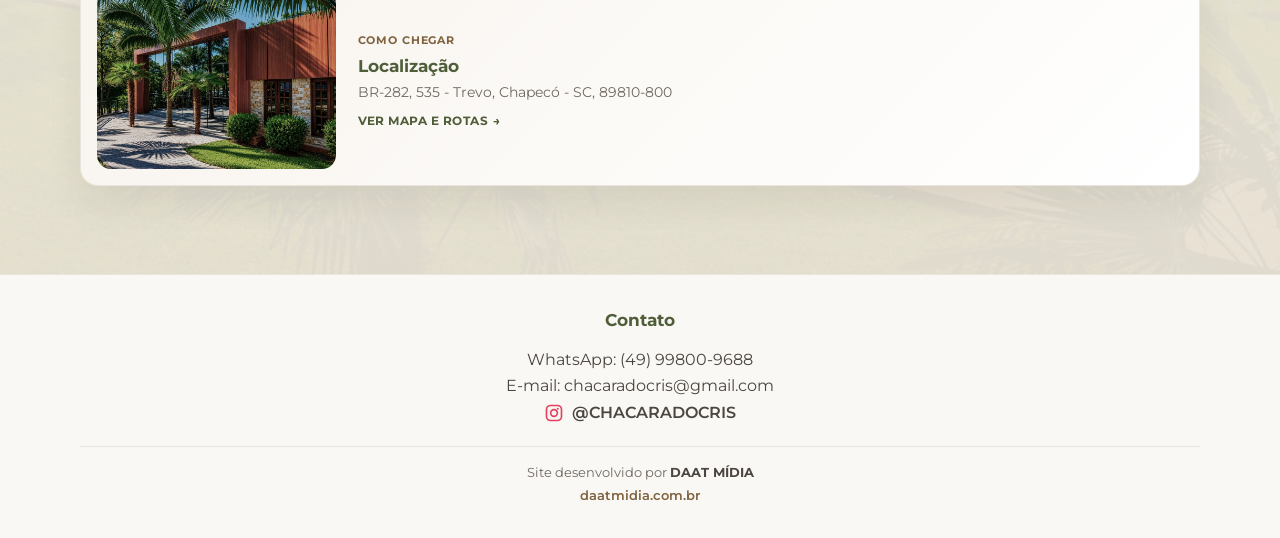
==== commit 05536bb0: "Equaliza o campo de data ao tamanho dos demais inputs no mobile. Usa placeholder visível e altura fi" ====
--- a/index.html
+++ b/index.html
@@ -28,7 +28,7 @@
   <link rel="preconnect" href="https://fonts.googleapis.com">
   <link rel="preconnect" href="https://fonts.gstatic.com" crossorigin>
   <link href="https://fonts.googleapis.com/css2?family=Cormorant+Garamond:wght@500;600;700&family=Montserrat:wght@400;500;600;700&display=swap" rel="stylesheet">
-  <link rel="stylesheet" href="./css/styles.css?v=20260724a5">
+  <link rel="stylesheet" href="./css/styles.css?v=20260724a6">
   <script type="application/ld+json">
     {
       "@context": "https://schema.org",
@@ -344,8 +344,17 @@
               <div class="form-row form-row-2">
                 <div class="date-field">
                   <label class="sr-only" for="data">Data desejada</label>
-                  <input id="data" name="data" type="date" required aria-label="Data desejada" class="date-field-input">
-                  <span class="date-field-placeholder" aria-hidden="true">Data desejada</span>
+                  <input
+                    id="data"
+                    name="data"
+                    class="date-field-input"
+                    type="text"
+                    inputmode="numeric"
+                    placeholder="Data desejada"
+                    required
+                    aria-label="Data desejada"
+                    autocomplete="off"
+                  >
                 </div>
                 <div>
                   <label class="sr-only" for="convidados">Número de convidados</label>
@@ -411,6 +420,6 @@
     <img class="whatsapp-float-icon" src="./assets/whatsapp-icon.png" width="140" height="130" alt="" decoding="async" />
   </a>
 
-  <script src="./js/main.js?v=20260724a4"></script>
+  <script src="./js/main.js?v=20260724a6"></script>
 </body>
 </html>
--- a/css/styles.css
+++ b/css/styles.css
@@ -2081,61 +2081,37 @@
   min-width: 0;
 }
 
-.date-field-input {
+.date-field-input,
+.quote-form input.date-field-input[type="date"],
+.quote-form input.date-field-input[type="text"] {
+  display: block;
   width: 100%;
+  max-width: 100%;
   min-width: 0;
+  height: 3.05rem;
+  max-height: 3.05rem;
+  min-height: 3.05rem;
+  box-sizing: border-box;
+  -webkit-appearance: none;
+  appearance: none;
   color: #24211e;
 }
 
-.date-field-input:required:invalid {
-  color: transparent;
-}
-
-.date-field-input:required:invalid::-webkit-datetime-edit,
-.date-field-input:required:invalid::-webkit-datetime-edit-fields-wrapper,
-.date-field-input:required:invalid::-webkit-datetime-edit-text,
-.date-field-input:required:invalid::-webkit-datetime-edit-month-field,
-.date-field-input:required:invalid::-webkit-datetime-edit-day-field,
-.date-field-input:required:invalid::-webkit-datetime-edit-year-field {
-  color: transparent;
-}
-
-.date-field-input:focus,
-.date-field-input:valid {
-  color: #24211e;
-}
-
-.date-field-input:focus::-webkit-datetime-edit,
-.date-field-input:valid::-webkit-datetime-edit,
-.date-field-input:focus::-webkit-datetime-edit-fields-wrapper,
-.date-field-input:valid::-webkit-datetime-edit-fields-wrapper,
-.date-field-input:focus::-webkit-datetime-edit-text,
-.date-field-input:valid::-webkit-datetime-edit-text,
-.date-field-input:focus::-webkit-datetime-edit-month-field,
-.date-field-input:valid::-webkit-datetime-edit-month-field,
-.date-field-input:focus::-webkit-datetime-edit-day-field,
-.date-field-input:valid::-webkit-datetime-edit-day-field,
-.date-field-input:focus::-webkit-datetime-edit-year-field,
-.date-field-input:valid::-webkit-datetime-edit-year-field {
-  color: #24211e;
-}
-
-.date-field-placeholder {
-  position: absolute;
-  left: 0.95rem;
-  top: 50%;
-  transform: translateY(-50%);
-  color: #7a746c;
-  font-size: 0.92rem;
-  line-height: 1.35;
-  pointer-events: none;
-  white-space: nowrap;
-}
-
-.date-field:has(.date-field-input:focus) .date-field-placeholder,
-.date-field:has(.date-field-input:valid) .date-field-placeholder {
-  opacity: 0;
-  visibility: hidden;
+.quote-form input.date-field-input[type="date"]::-webkit-calendar-picker-indicator {
+  width: 1rem;
+  height: 1rem;
+  margin: 0;
+  opacity: 0.55;
+  cursor: pointer;
+}
+
+.quote-form input.date-field-input[type="date"]::-webkit-date-and-time-value {
+  text-align: left;
+}
+
+.quote-form input.date-field-input[type="date"]::-webkit-datetime-edit {
+  padding: 0;
+  margin: 0;
 }
 
 .btn-quote-submit {
@@ -2199,6 +2175,23 @@
 
   .form-row-2 {
     grid-template-columns: 1fr;
+  }
+
+  .quote-form input,
+  .quote-form select,
+  .quote-form .date-field-input,
+  .quote-form .date-field {
+    width: 100%;
+    max-width: 100%;
+    min-width: 0;
+  }
+
+  .quote-form input,
+  .quote-form select,
+  .quote-form .date-field-input {
+    height: 3.05rem;
+    max-height: 3.05rem;
+    min-height: 3.05rem;
   }
 
   .quote-extras {
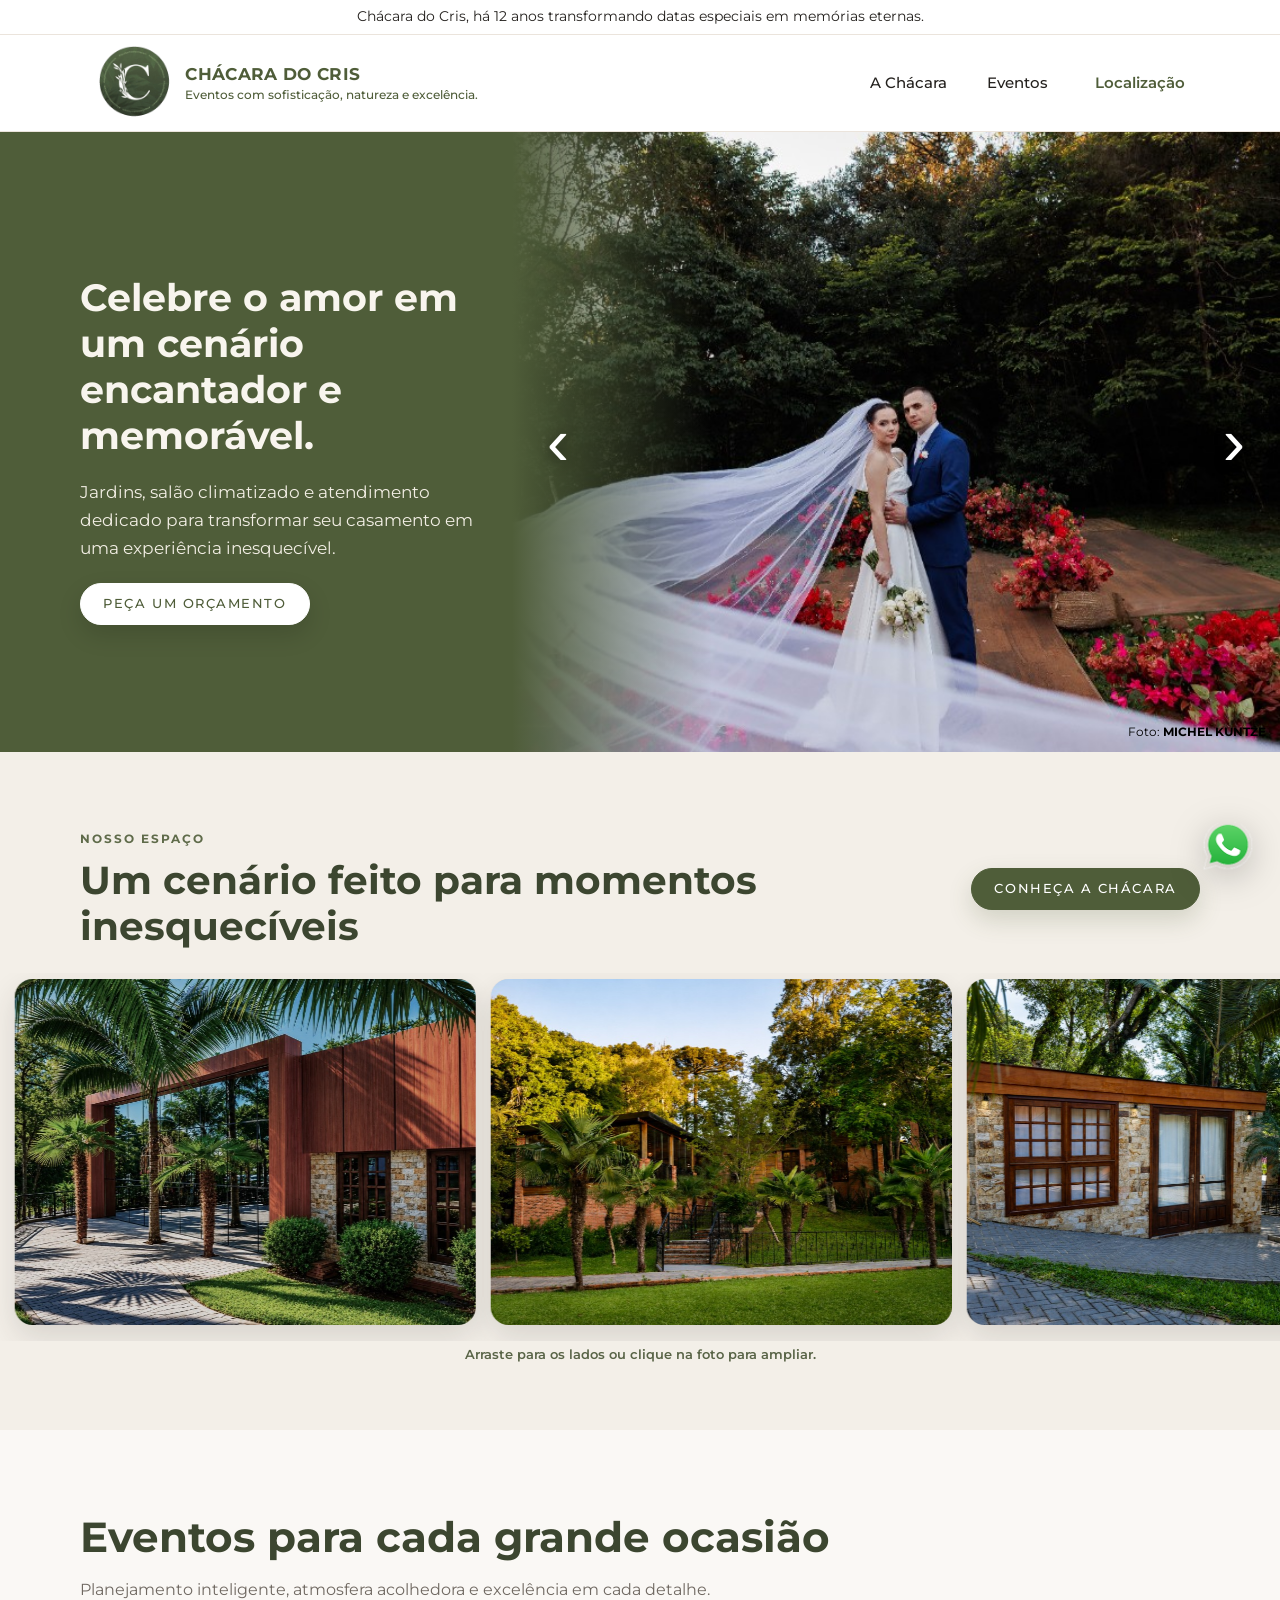
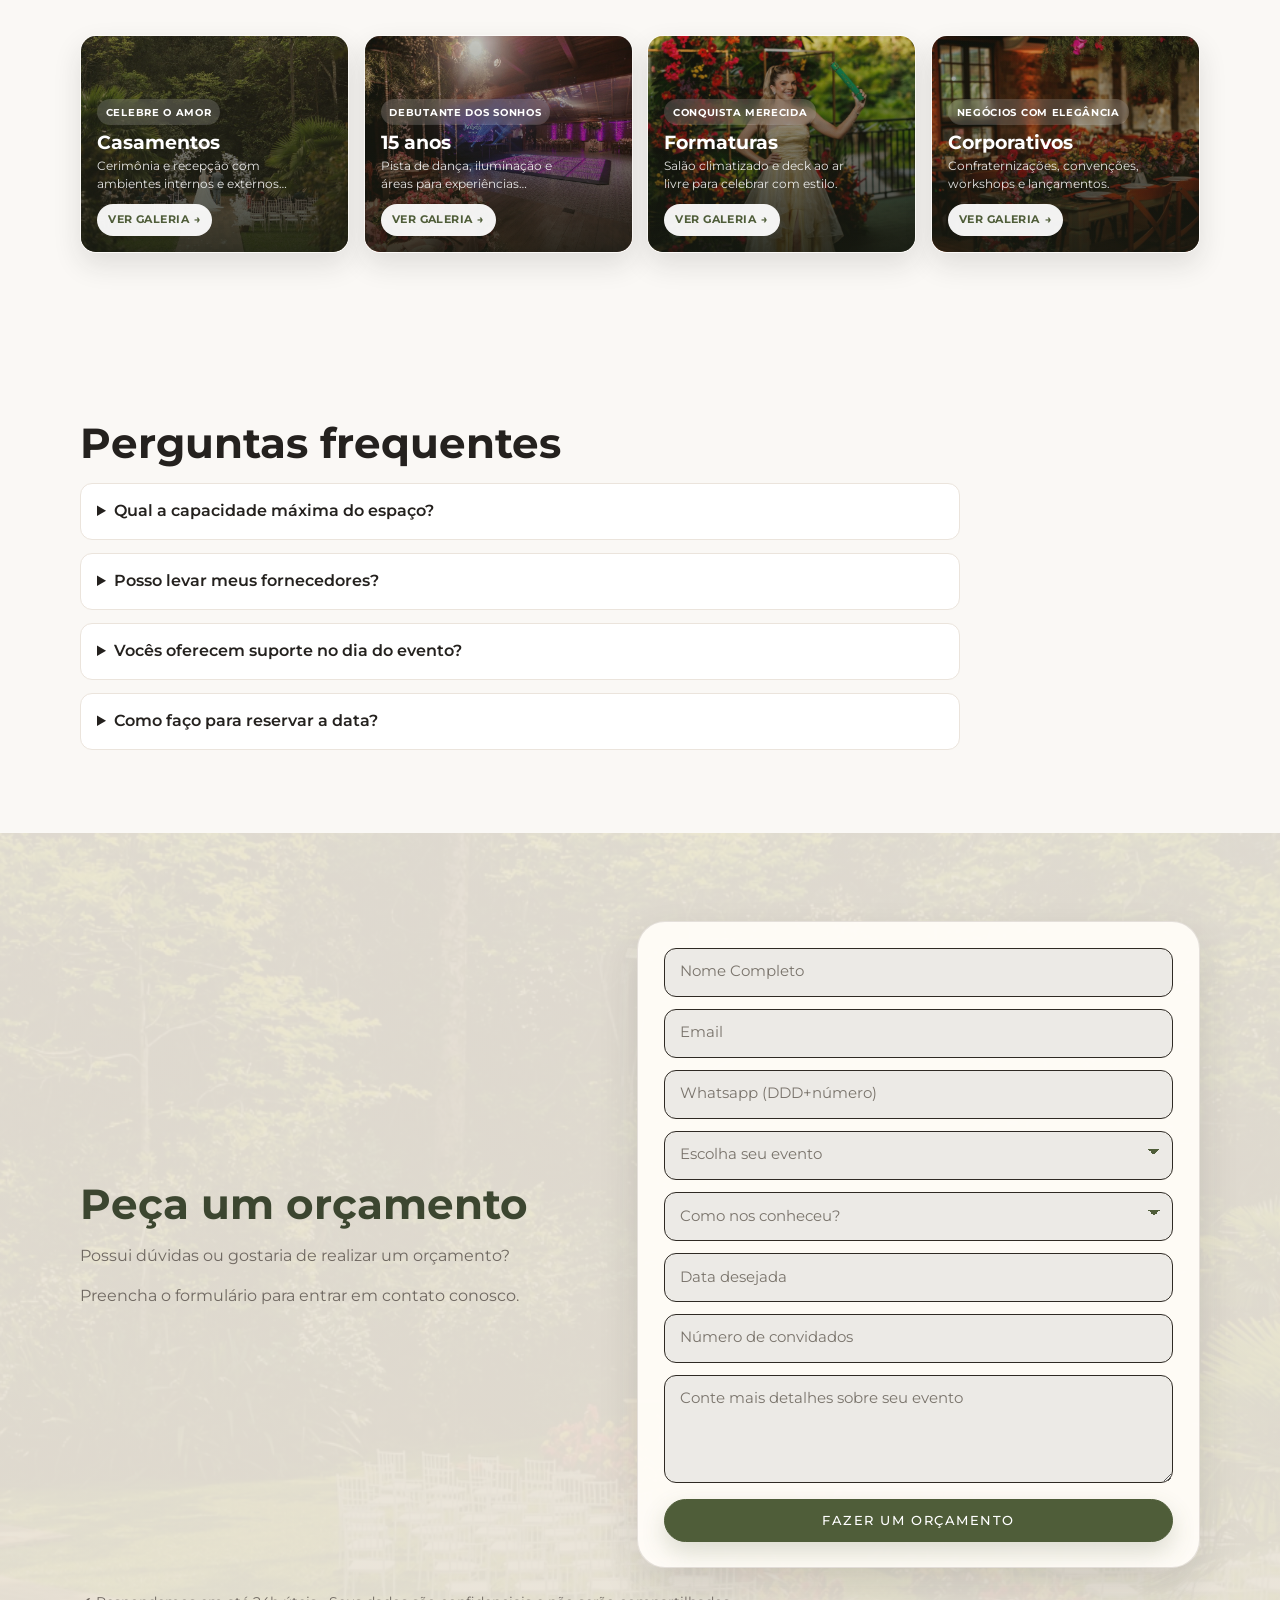
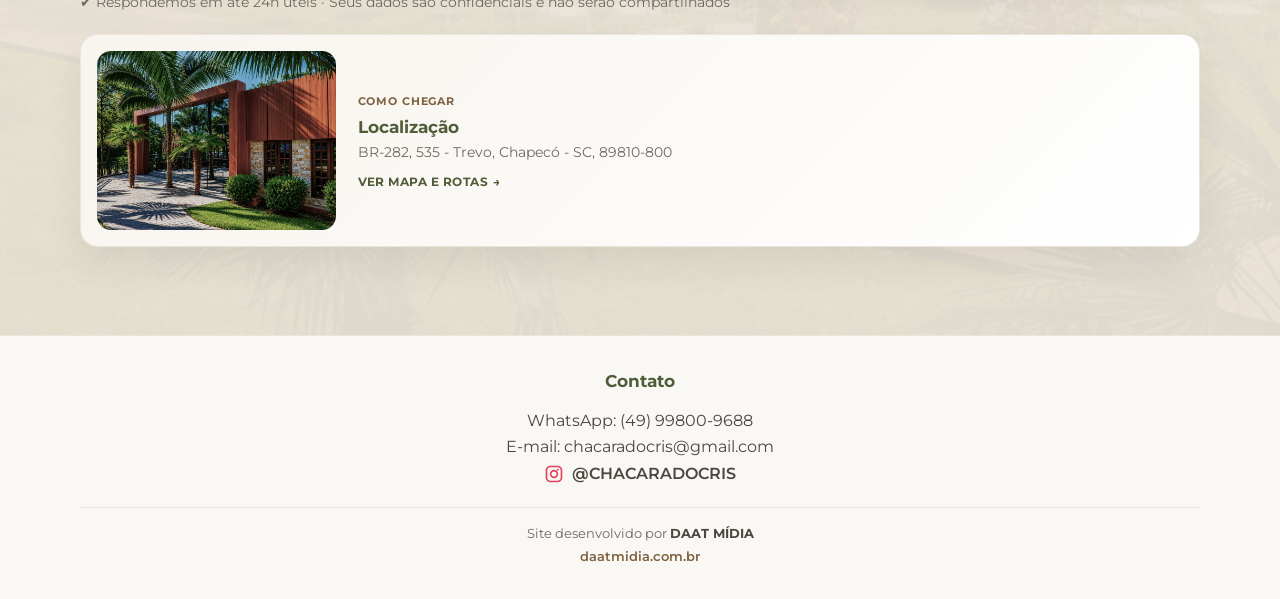
==== commit 66202d30: "Deixa o campo de data com a mesma largura dos demais no formulário. Tira o campo da grade de duas co" ====
--- a/index.html
+++ b/index.html
@@ -28,7 +28,7 @@
   <link rel="preconnect" href="https://fonts.googleapis.com">
   <link rel="preconnect" href="https://fonts.gstatic.com" crossorigin>
   <link href="https://fonts.googleapis.com/css2?family=Cormorant+Garamond:wght@500;600;700&family=Montserrat:wght@400;500;600;700&display=swap" rel="stylesheet">
-  <link rel="stylesheet" href="./css/styles.css?v=20260724a6">
+  <link rel="stylesheet" href="./css/styles.css?v=20260724a7">
   <script type="application/ld+json">
     {
       "@context": "https://schema.org",
@@ -341,8 +341,7 @@
                 <option value="Outro">Outro</option>
               </select>
 
-              <div class="form-row form-row-2">
-                <div class="date-field">
+              <div class="date-field">
                   <label class="sr-only" for="data">Data desejada</label>
                   <input
                     id="data"
@@ -356,11 +355,11 @@
                     autocomplete="off"
                   >
                 </div>
-                <div>
+
+              <div>
                   <label class="sr-only" for="convidados">Número de convidados</label>
                   <input id="convidados" name="convidados" type="number" min="1" max="500" placeholder="Número de convidados" required>
                 </div>
-              </div>
 
               <label class="sr-only" for="mensagem">Detalhes do evento</label>
               <textarea id="mensagem" name="mensagem" rows="4" placeholder="Conte mais detalhes sobre seu evento"></textarea>
@@ -420,6 +419,6 @@
     <img class="whatsapp-float-icon" src="./assets/whatsapp-icon.png" width="140" height="130" alt="" decoding="async" />
   </a>
 
-  <script src="./js/main.js?v=20260724a6"></script>
+  <script src="./js/main.js?v=20260724a7"></script>
 </body>
 </html>
